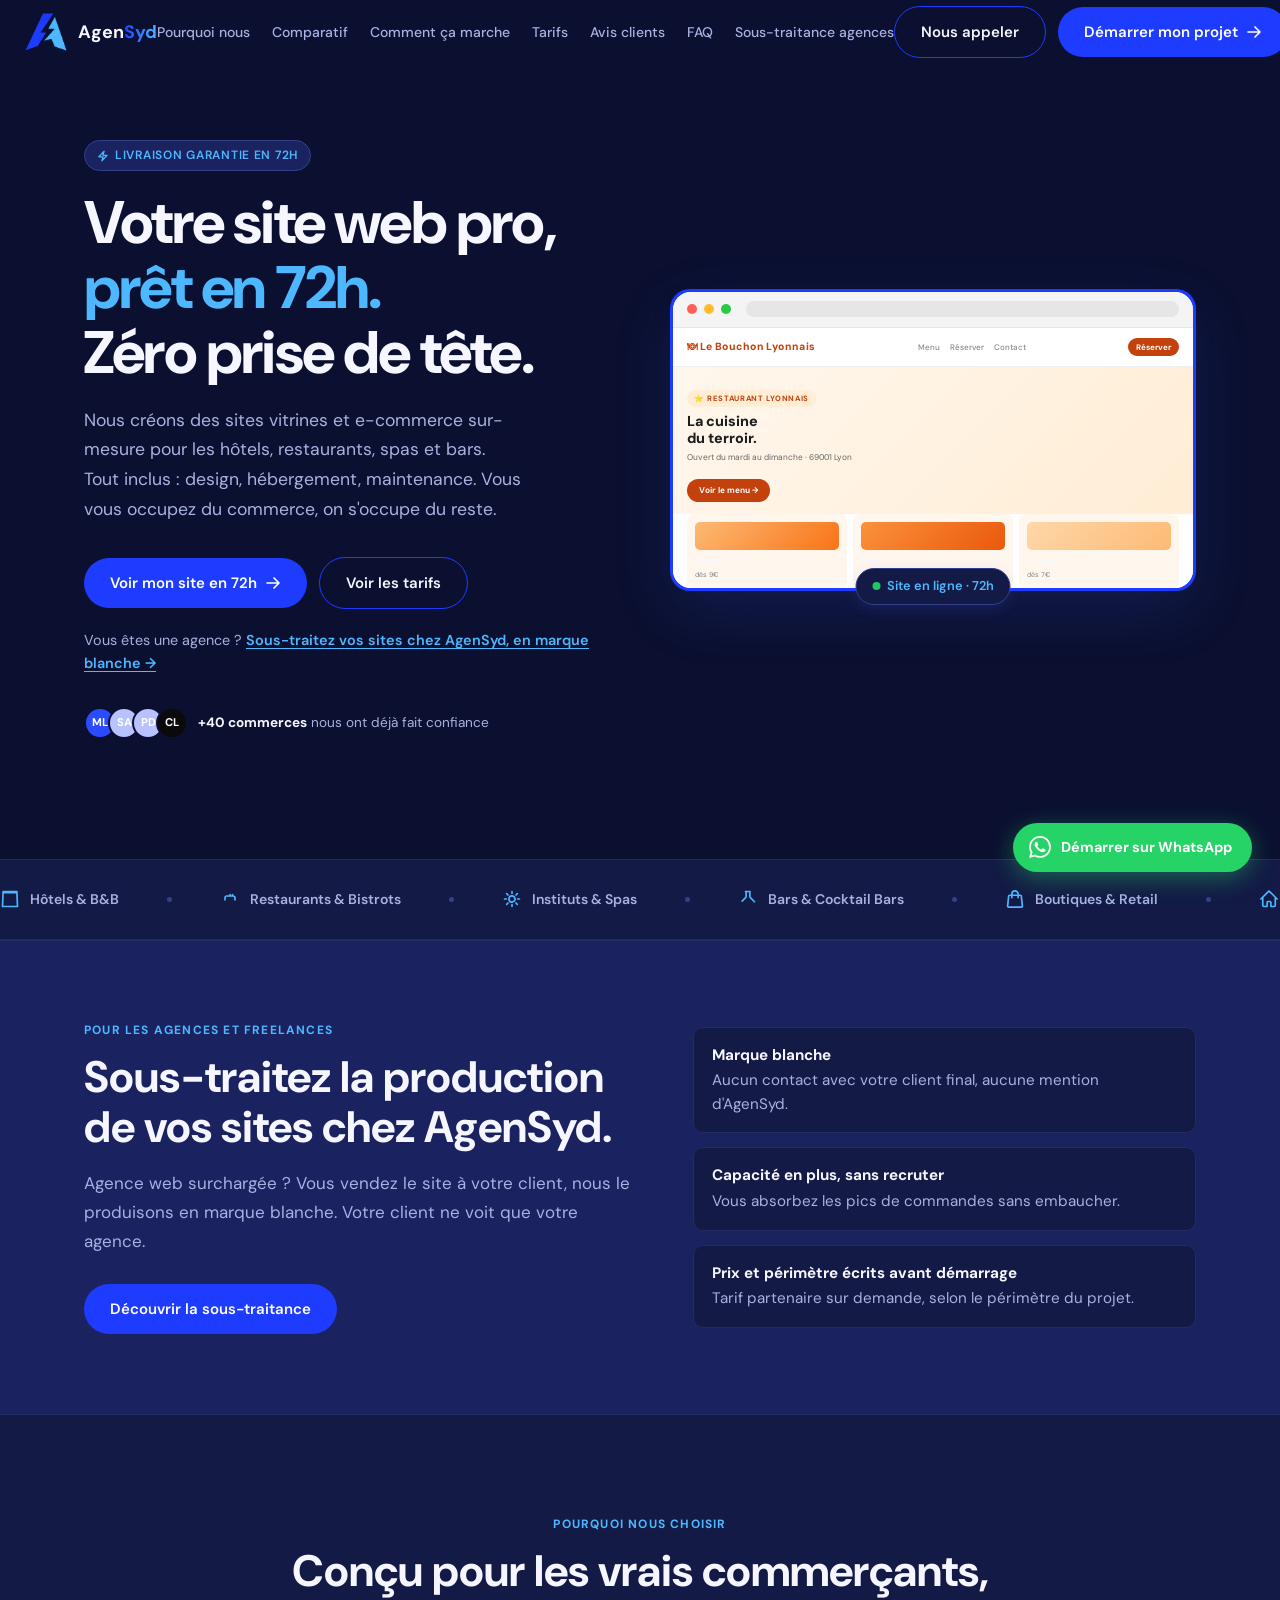
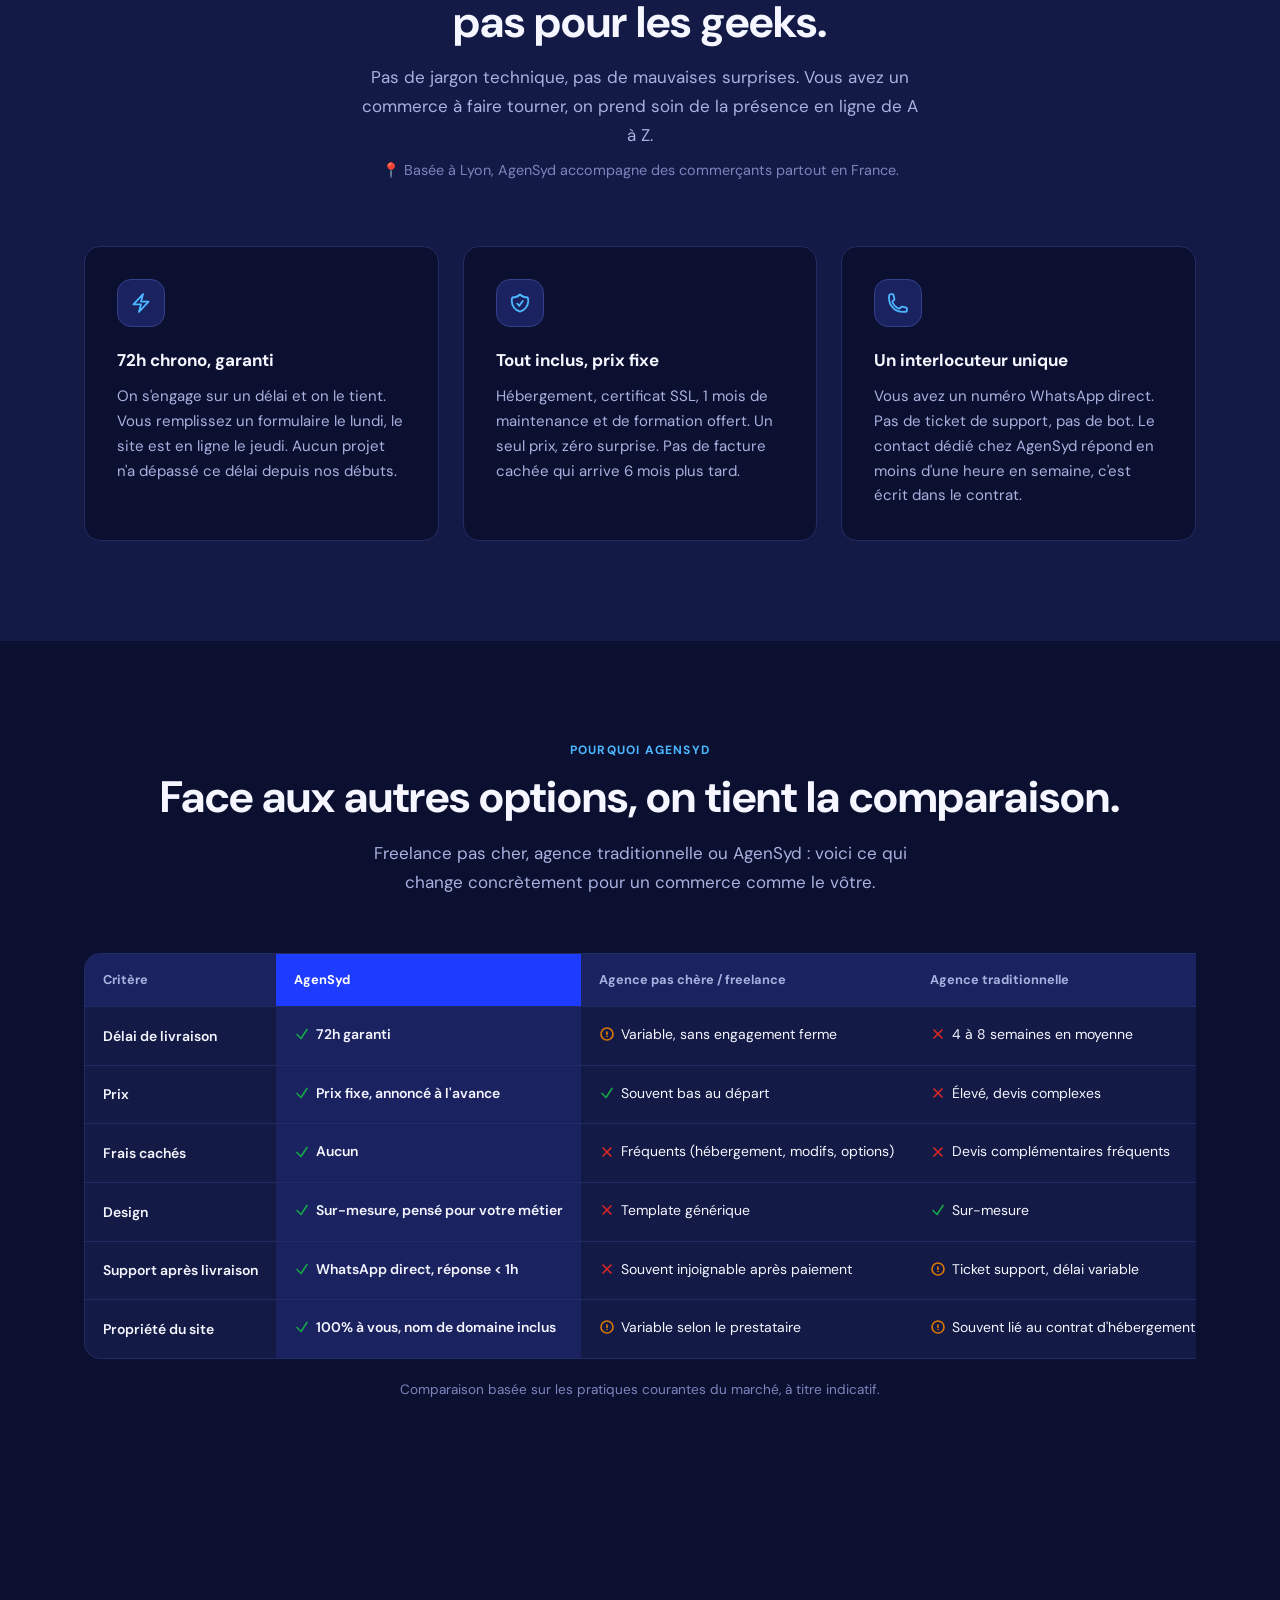
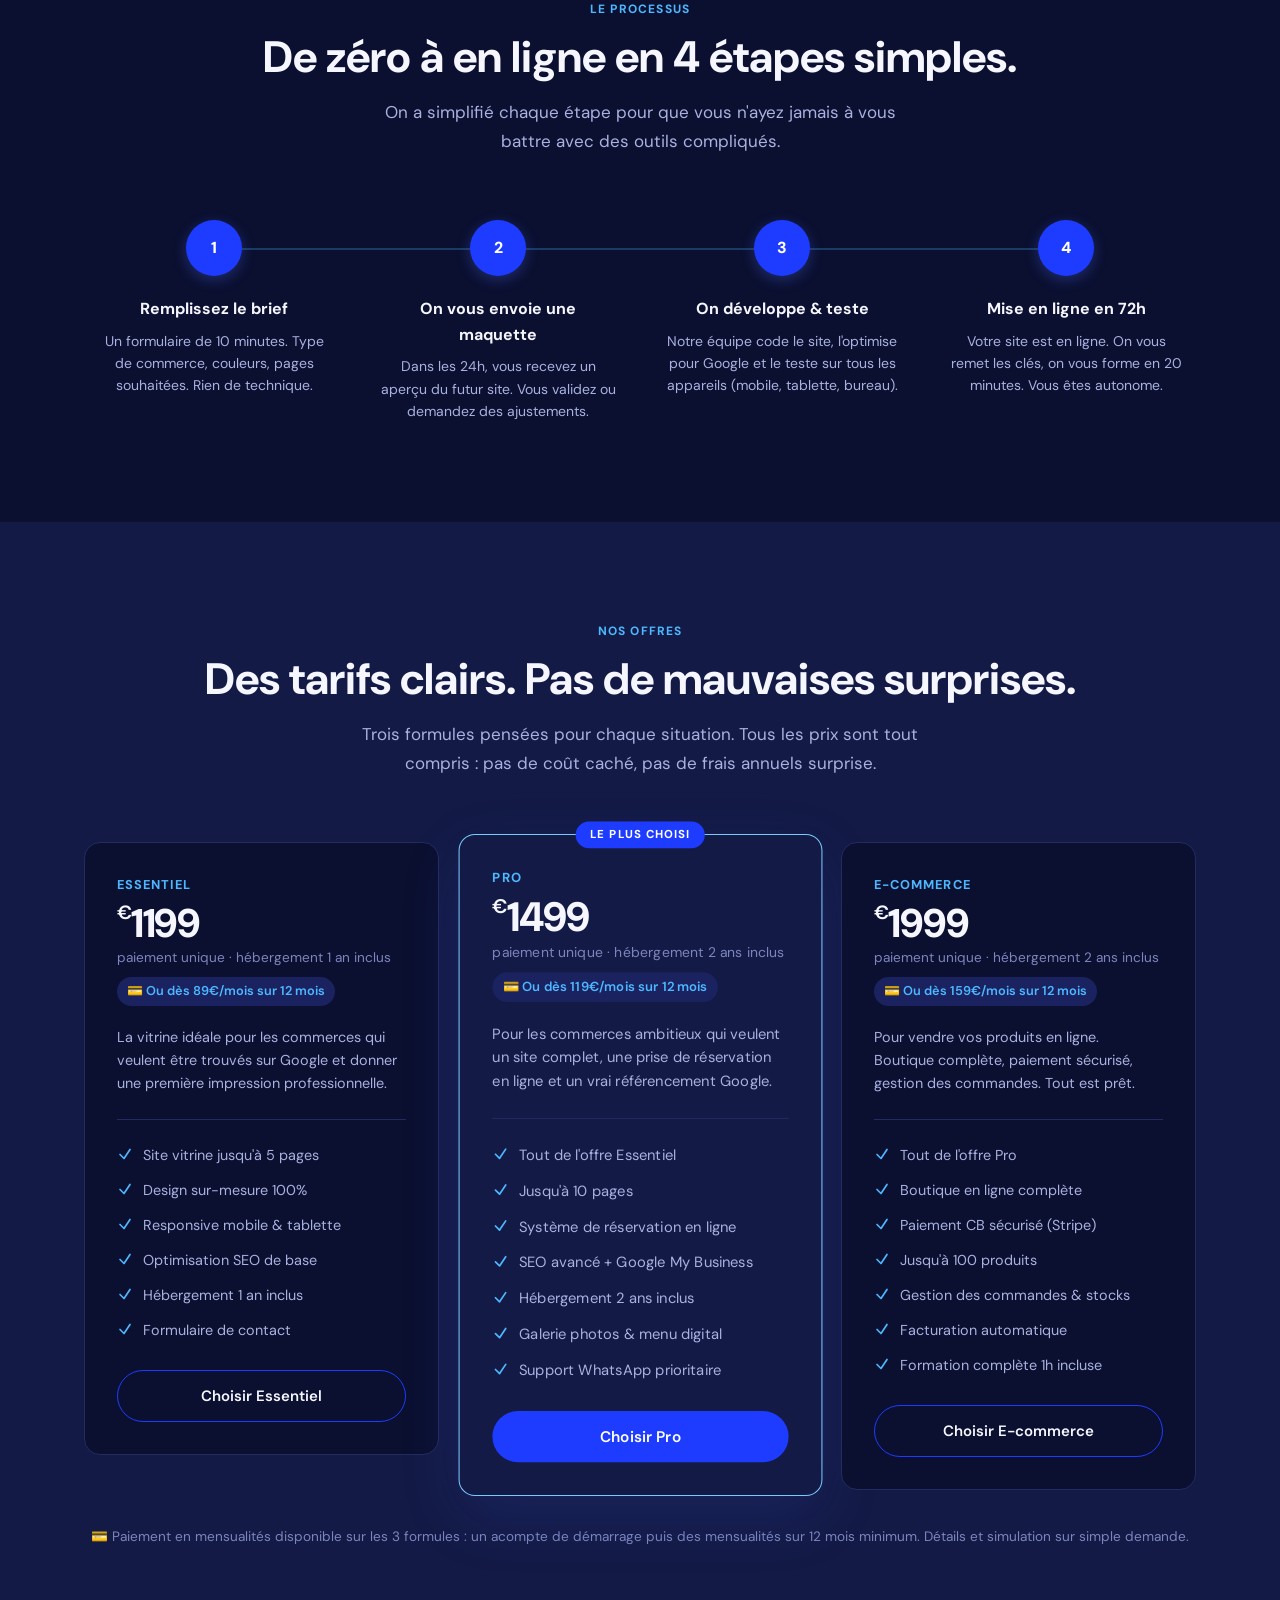
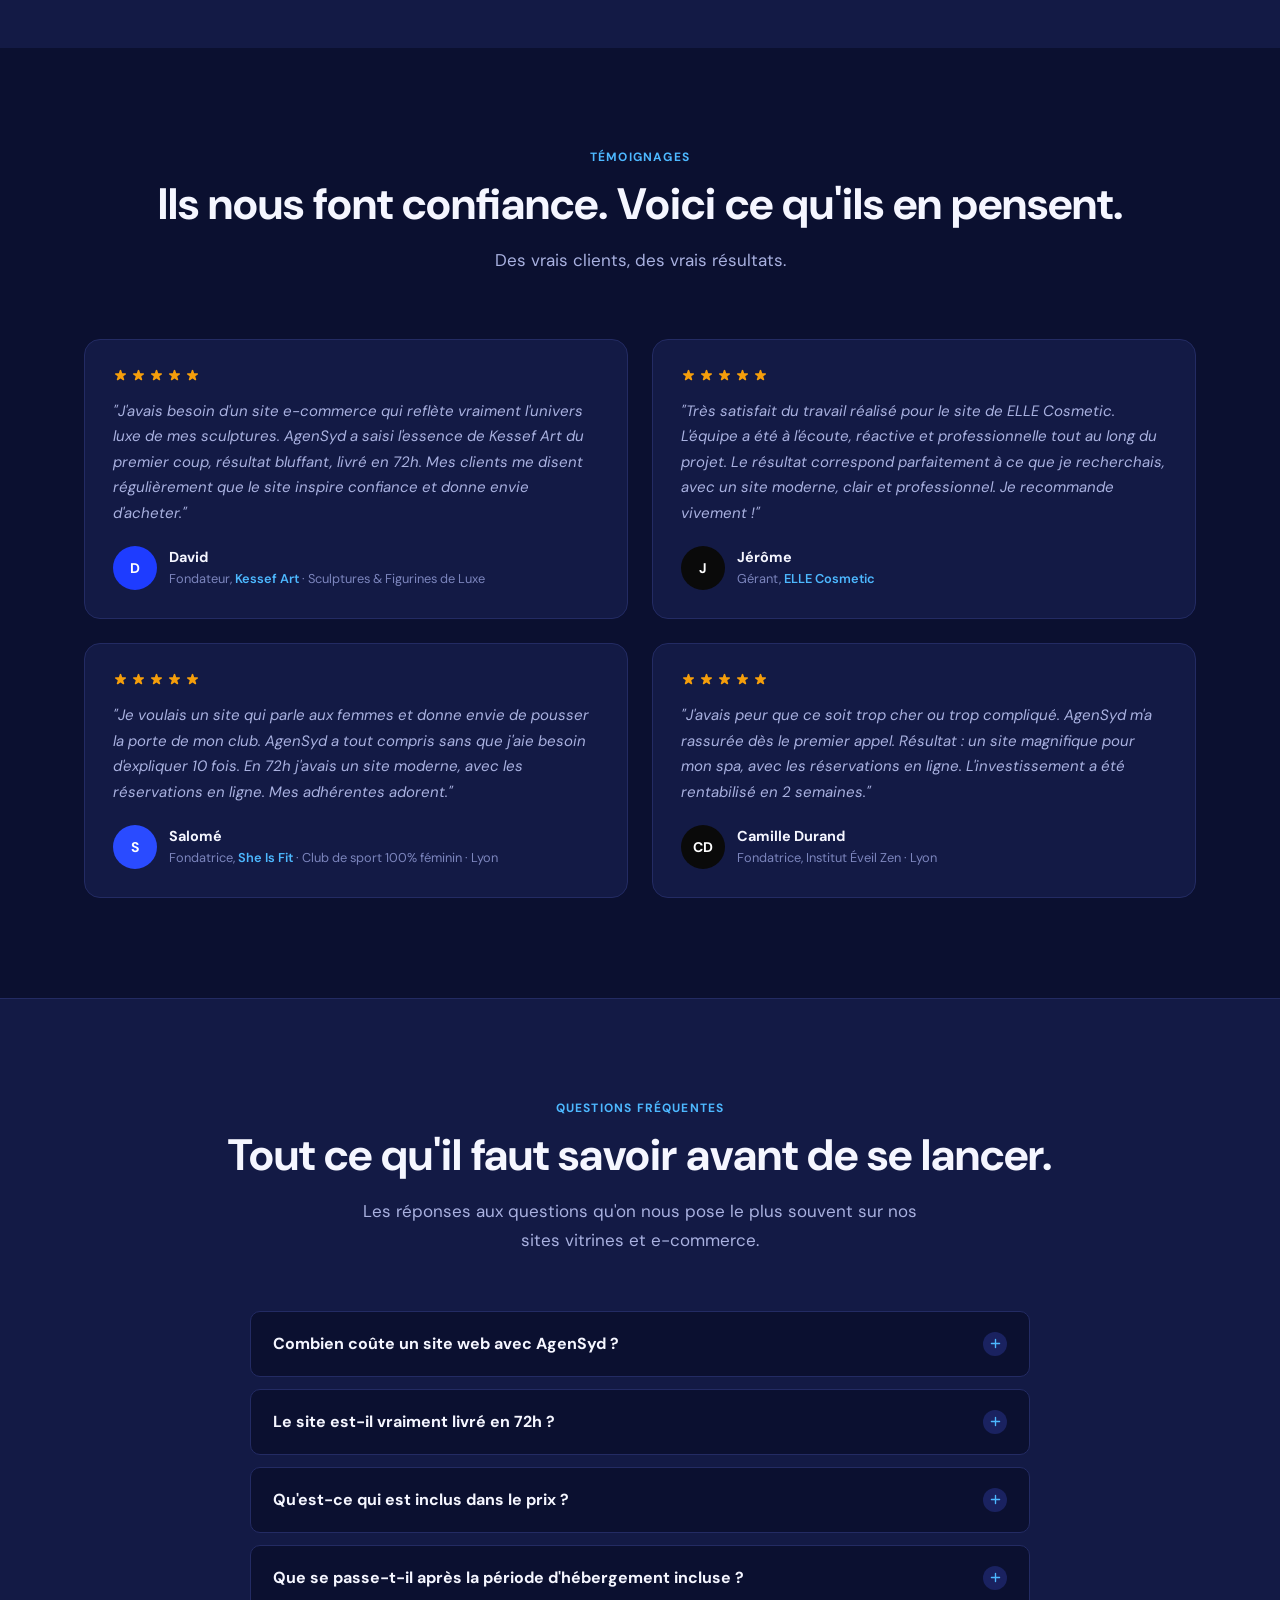
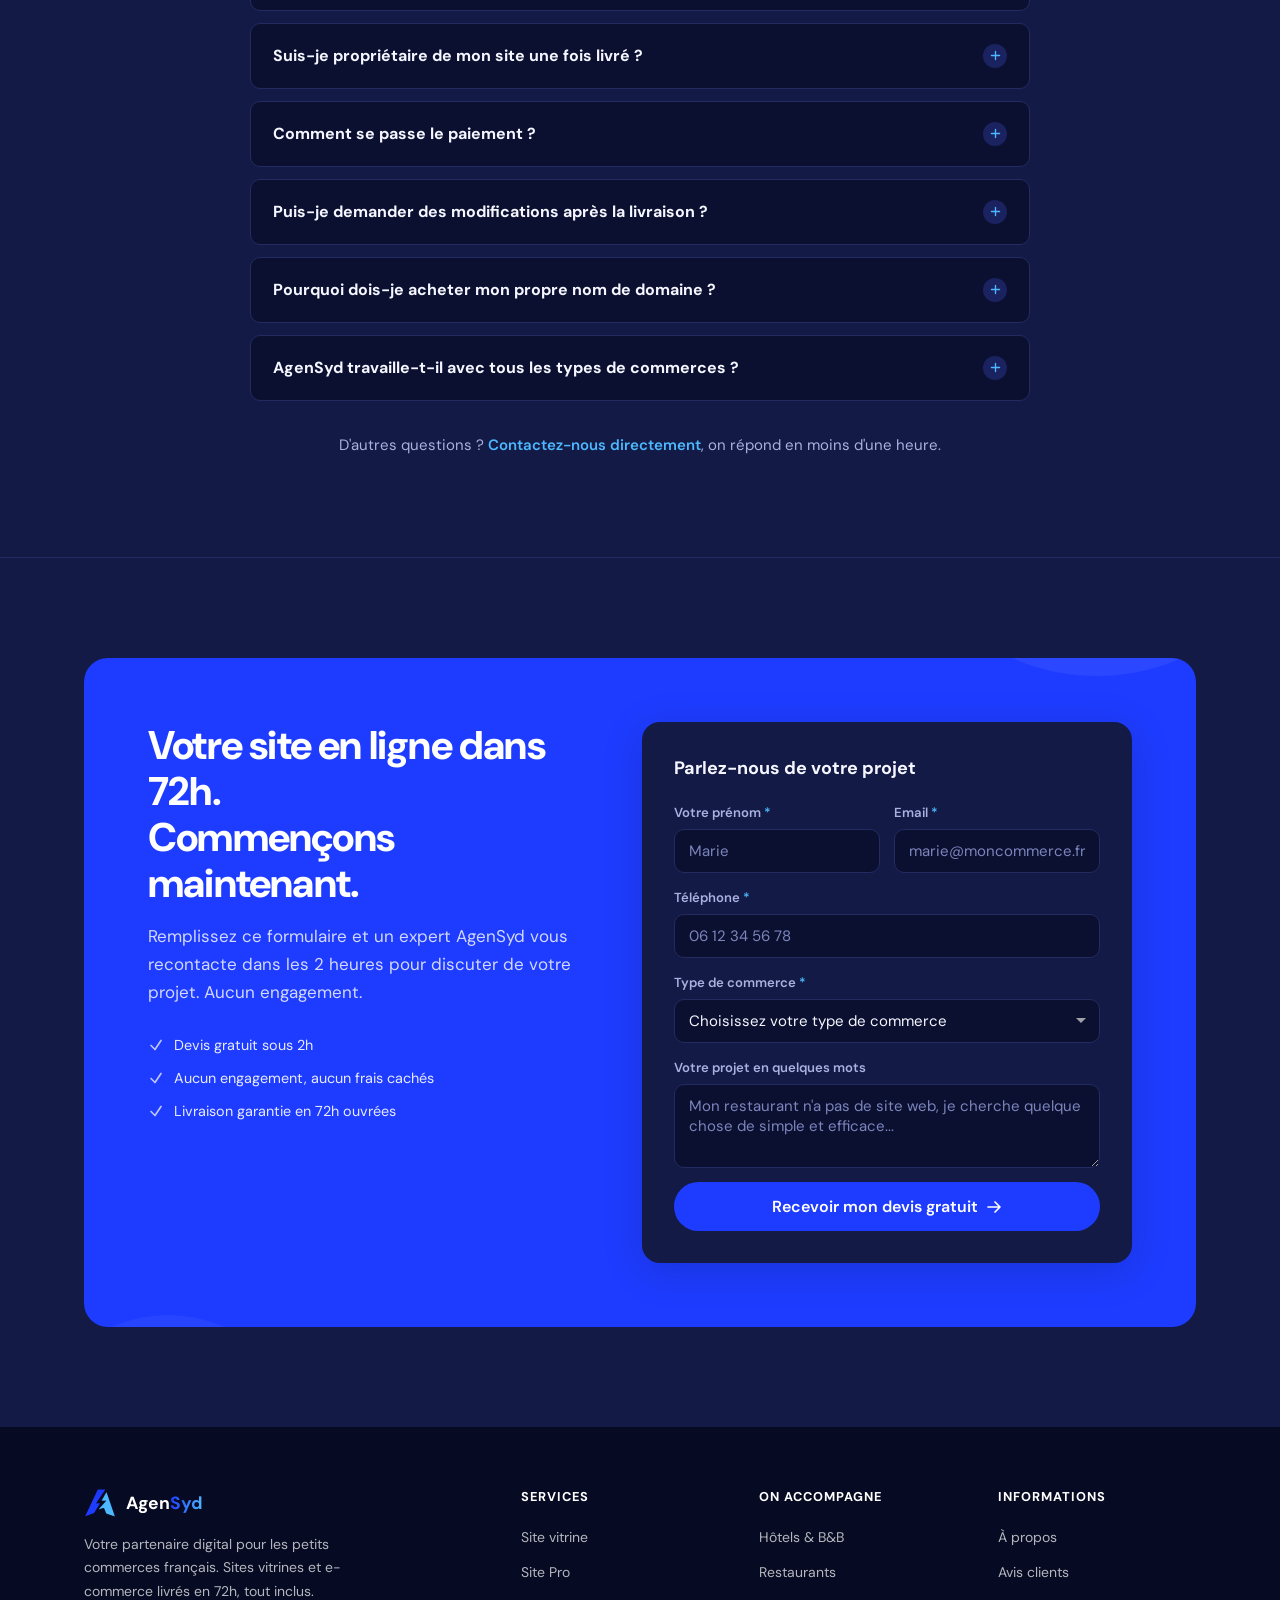
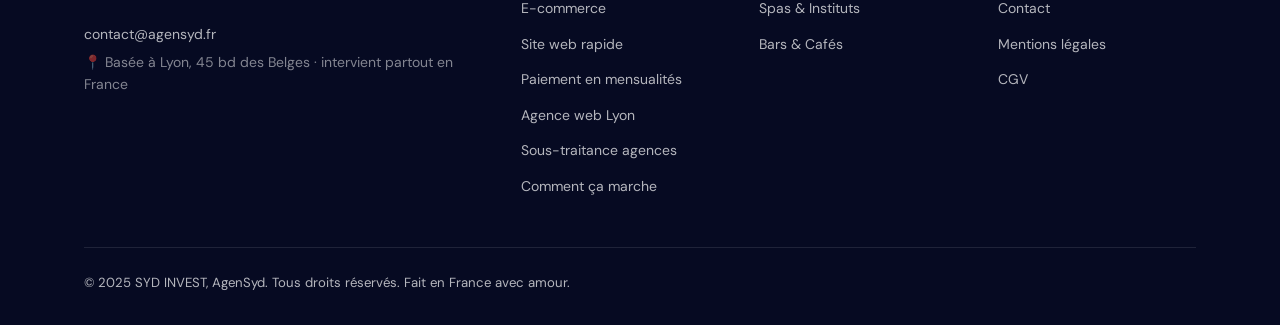
==== index.html @ ad27736f "GEO : bots IA dans robots.txt, schema Organization enrichi, tarifs et FAQ dans llms.txt Co-Authored-" ====
<!DOCTYPE html>
<html lang="fr">
<head>
<!-- Google Tag Manager -->
<script>(function(w,d,s,l,i){w[l]=w[l]||[];w[l].push({'gtm.start':
new Date().getTime(),event:'gtm.js'});var f=d.getElementsByTagName(s)[0],
j=d.createElement(s),dl=l!='dataLayer'?'&l='+l:'';j.async=true;j.src=
'https://www.googletagmanager.com/gtm.js?id='+i+dl;f.parentNode.insertBefore(j,f);
})(window,document,'script','dataLayer','GTM-NB92428T');</script>
<!-- End Google Tag Manager -->

  <meta charset="UTF-8" />
  <meta name="viewport" content="width=device-width, initial-scale=1.0" />
  <title>AgenSyd : Votre site web professionnel en 72h | Hôtels, Restaurants, Spas</title>
  <meta name="description" content="AgenSyd crée des sites vitrines et e-commerce pour les petits commerces français en 72h. Tout inclus : hébergement, maintenance, design. À partir de 1199€." />
  <meta name="keywords" content="agence web, site vitrine, site e-commerce, restaurant, hôtel, spa, bar, 72h, France" />
  <meta property="og:title" content="AgenSyd : Votre site web en 72h" />
  <meta property="og:description" content="Sites vitrines et e-commerce pour les petits commerces français. Livraison en 72h, tout inclus." />
  <meta property="og:type" content="website" />
  <meta property="og:url" content="https://www.agensyd.fr/" />
  <meta property="og:image" content="https://www.agensyd.fr/og-image.jpg" />
  <meta property="og:image:width" content="1200" />
  <meta property="og:image:height" content="630" />
  <meta name="twitter:card" content="summary_large_image" />
  <link rel="canonical" href="https://www.agensyd.fr/" />
  <link rel="icon" type="image/png" href="favicon.png" />
  <link rel="apple-touch-icon" href="apple-touch-icon.png" />
  <link rel="preconnect" href="https://fonts.googleapis.com" />
  <link rel="preconnect" href="https://fonts.gstatic.com" crossorigin />
  <link href="https://fonts.googleapis.com/css2?family=DM+Sans:ital,opsz,wght@0,9..40,300;0,9..40,400;0,9..40,500;0,9..40,600;0,9..40,700;1,9..40,400&family=Inter:wght@400;500;600&display=swap" rel="stylesheet" />
  <script type="application/ld+json">
  {
    "@context": "https://schema.org",
    "@graph": [
      {
        "@type": "Organization",
        "@id": "https://www.agensyd.fr/#organization",
        "name": "AgenSyd",
        "legalName": "SYD INVEST",
        "url": "https://www.agensyd.fr/",
        "logo": { "@type": "ImageObject", "url": "https://www.agensyd.fr/logo.png" },
        "email": "contact@agensyd.fr",
        "telephone": "+33698312855",
        "taxID": "FR69101059954",
        "vatID": "FR69101059954",
        "identifier": { "@type": "PropertyValue", "name": "SIRET", "value": "104 059 954 00012" },
        "address": {
          "@type": "PostalAddress",
          "streetAddress": "45 boulevard des Belges",
          "postalCode": "69006",
          "addressLocality": "Lyon",
          "addressCountry": "FR"
        },
        "areaServed": { "@type": "Country", "name": "France" },
        "description": "Agence web française à Lyon. Sites vitrines et e-commerce pour hôtels, restaurants et spas, livrés en 72h, prix fixe, hébergement et maintenance inclus. Sous-traitance en marque blanche pour agences.",
        "knowsAbout": ["Création de site web", "Site vitrine", "Site e-commerce", "Site pour restaurant", "Site pour hôtel", "Site pour spa", "Sous-traitance web en marque blanche", "SEO local"]
      },
      {
        "@type": "ProfessionalService",
        "@id": "https://www.agensyd.fr/#service-provider",
        "name": "AgenSyd",
        "image": "https://www.agensyd.fr/logo.png",
        "url": "https://www.agensyd.fr/",
        "telephone": "+33698312855",
        "email": "contact@agensyd.fr",
        "priceRange": "€€",
        "address": {
          "@type": "PostalAddress",
          "streetAddress": "45 boulevard des Belges",
          "postalCode": "69006",
          "addressLocality": "Lyon",
          "addressCountry": "FR"
        },
        "geo": {
          "@type": "GeoCoordinates",
          "latitude": 45.7719,
          "longitude": 4.8552
        },
        "areaServed": [
          { "@type": "City", "name": "Lyon" },
          { "@type": "Country", "name": "France" }
        ],
        "parentOrganization": { "@id": "https://www.agensyd.fr/#organization" },
        "hasOfferCatalog": {
          "@type": "OfferCatalog",
          "name": "Formules de création de site web",
          "itemListElement": [
            { "@type": "Offer", "itemOffered": { "@id": "https://www.agensyd.fr/#service-essentiel" } },
            { "@type": "Offer", "itemOffered": { "@id": "https://www.agensyd.fr/#service-pro" } },
            { "@type": "Offer", "itemOffered": { "@id": "https://www.agensyd.fr/#service-ecommerce" } }
          ]
        }
      },
      {
        "@type": "Service",
        "@id": "https://www.agensyd.fr/#service-essentiel",
        "name": "Formule Essentiel",
        "description": "Site vitrine sur-mesure jusqu'à 5 pages, responsive, SEO de base, hébergement 1 an inclus et formulaire de contact.",
        "provider": { "@id": "https://www.agensyd.fr/#organization" },
        "areaServed": { "@type": "Country", "name": "France" },
        "serviceType": "Création de site vitrine",
        "offers": {
          "@type": "Offer",
          "price": "1199",
          "priceCurrency": "EUR",
          "availability": "https://schema.org/InStock",
          "url": "https://www.agensyd.fr/#pricing"
        }
      },
      {
        "@type": "Service",
        "@id": "https://www.agensyd.fr/#service-pro",
        "name": "Formule Pro",
        "description": "Site vitrine complet jusqu'à 10 pages avec système de réservation en ligne, SEO avancé, galerie photos, hébergement 2 ans inclus et support WhatsApp prioritaire.",
        "provider": { "@id": "https://www.agensyd.fr/#organization" },
        "areaServed": { "@type": "Country", "name": "France" },
        "serviceType": "Création de site web professionnel avec réservation en ligne",
        "offers": {
          "@type": "Offer",
          "price": "1499",
          "priceCurrency": "EUR",
          "availability": "https://schema.org/InStock",
          "url": "https://www.agensyd.fr/#pricing"
        }
      },
      {
        "@type": "Service",
        "@id": "https://www.agensyd.fr/#service-ecommerce",
        "name": "Formule E-commerce",
        "description": "Boutique en ligne complète avec paiement CB sécurisé, jusqu'à 100 produits, gestion des commandes, hébergement 2 ans inclus et formation d'1h incluse.",
        "provider": { "@id": "https://www.agensyd.fr/#organization" },
        "areaServed": { "@type": "Country", "name": "France" },
        "serviceType": "Création de boutique e-commerce",
        "offers": {
          "@type": "Offer",
          "price": "1999",
          "priceCurrency": "EUR",
          "availability": "https://schema.org/InStock",
          "url": "https://www.agensyd.fr/#pricing"
        }
      },
      {
        "@type": "WebSite",
        "@id": "https://www.agensyd.fr/#website",
        "url": "https://www.agensyd.fr/",
        "name": "AgenSyd",
        "publisher": { "@id": "https://www.agensyd.fr/#organization" },
        "inLanguage": "fr-FR"
      },
      {
        "@type": "FAQPage",
        "@id": "https://www.agensyd.fr/#faq",
        "mainEntity": [
          {
            "@type": "Question",
            "name": "Combien coûte un site web avec AgenSyd ?",
            "acceptedAnswer": {
              "@type": "Answer",
              "text": "AgenSyd propose 3 formules à prix fixe, sans surprise : Essentiel à 1199€ (site vitrine jusqu'à 5 pages), Pro à 1499€ (avec réservation en ligne) et E-commerce à 1999€ (boutique en ligne complète). L'hébergement, le nom de domaine et la maintenance sont inclus dans chaque formule."
            }
          },
          {
            "@type": "Question",
            "name": "Le site est-il vraiment livré en 72h ?",
            "acceptedAnswer": {
              "@type": "Answer",
              "text": "Oui : une fois que le client a rempli le formulaire, envoyé ses contenus et acheté son nom de domaine, AgenSyd livre le site en 72 heures ouvrées. Le nom de domaine doit être acheté au plus vite car c'est la première étape technique indispensable au lancement."
            }
          },
          {
            "@type": "Question",
            "name": "Qu'est-ce qui est inclus dans le prix d'un site AgenSyd ?",
            "acceptedAnswer": {
              "@type": "Answer",
              "text": "Chaque formule AgenSyd inclut le design sur-mesure, l'hébergement (1 an pour Essentiel, 2 ans pour Pro et E-commerce), un certificat SSL, et 1 mois de maintenance offert après la livraison : accompagnement, ajustements et une formation. Aucun frais caché."
            }
          },
          {
            "@type": "Question",
            "name": "Que se passe-t-il après la période d'hébergement incluse ?",
            "acceptedAnswer": {
              "@type": "Answer",
              "text": "À la fin de la période d'hébergement incluse (1 ou 2 ans selon la formule), AgenSyd contacte le client pour proposer un renouvellement à un tarif transparent. Le site continue de fonctionner normalement, sans coupure automatique."
            }
          },
          {
            "@type": "Question",
            "name": "Le client est-il propriétaire de son site une fois livré ?",
            "acceptedAnswer": {
              "@type": "Answer",
              "text": "Oui. Une fois le solde payé, AgenSyd cède l'intégralité des droits sur le site créé : contenus, design et code appartiennent au client, qui n'est jamais lié contractuellement à AgenSyd après la livraison."
            }
          },
          {
            "@type": "Question",
            "name": "Comment se passe le paiement chez AgenSyd ?",
            "acceptedAnswer": {
              "@type": "Answer",
              "text": "AgenSyd propose deux modes de paiement. Le paiement comptant : le prix affiché est le prix final, par exemple 1499€ TTC pour le site Professionnel, réglé par virement bancaire à la livraison du site. Ou les mensualités sur 12 mois minimum : un acompte de démarrage (299€ Essentiel, 349€ Professionnel, 399€ E-commerce) est payé à la commande, puis 89€, 119€ ou 159€ par mois. Cet acompte garantit à AgenSyd le temps de la première mensualité, car le site est déployé dès l'acompte payé."
            }
          },
          {
            "@type": "Question",
            "name": "Peut-on demander des modifications après la livraison du site ?",
            "acceptedAnswer": {
              "@type": "Answer",
              "text": "Oui, gratuitement pendant le premier mois suivant la livraison. Au-delà de ce mois, AgenSyd propose un forfait maintenance à 59€/mois, sans engagement, pour continuer à faire évoluer le site."
            }
          },
          {
            "@type": "Question",
            "name": "Pourquoi le client doit-il acheter son propre nom de domaine ?",
            "acceptedAnswer": {
              "@type": "Answer",
              "text": "Pour deux raisons : cela garantit que le client est le seul propriétaire de son nom de domaine, même s'il arrête de travailler avec AgenSyd un jour, sans rien perdre. Et cet achat est un engagement concret qui montre que le client est vraiment prêt à lancer son site."
            }
          },
          {
            "@type": "Question",
            "name": "Avec quels types de commerces AgenSyd travaille-t-il ?",
            "acceptedAnswer": {
              "@type": "Answer",
              "text": "AgenSyd est spécialisé dans les sites web pour petits commerces : hôtels, restaurants, spas, bars et instituts. Chaque formule est adaptée à ces métiers (menu digital, réservation en ligne, galerie photos, référencement local)."
            }
          }
        ]
      }
    ]
  }
  </script>
  <style>
    /* ─── Reset & Base ─── */
    *, *::before, *::after { box-sizing: border-box; margin: 0; padding: 0; }
    :root {
      --electric: #1E3CFF;
      --brand: #4DB8FF;
      --brand-light: #7AC9FF;
      --brand-pale: #1A2260;
      --sky: #8FA0FF;
      --sky-light: #B3BFFF;
      --sky-pale: #1A2260;
      --gradient: #1E3CFF;
      --gradient-soft: #1A2260;
      --bg: #0B1030;
      --surface: #131A45;
      --surface-2: #1A2260;
      --border: #232B63;
      --border-strong: #34408A;
      --text: #F5F6FF;
      --text-2: #A9B1E0;
      --text-3: #7C85BD;
      --radius: 16px;
      --radius-sm: 10px;
      --shadow-sm: 0 1px 3px rgba(0,0,0,.06), 0 1px 2px rgba(0,0,0,.04);
      --shadow: 0 4px 16px rgba(77,107,255,.08), 0 2px 6px rgba(0,0,0,.04);
      --shadow-lg: 0 20px 60px rgba(77,107,255,.14), 0 8px 24px rgba(0,0,0,.06);
    }
    html { scroll-behavior: smooth; font-size: 16px; }
    body {
      font-family: 'DM Sans', 'Inter', system-ui, sans-serif;
      background: var(--bg);
      color: var(--text);
      line-height: 1.6;
      -webkit-font-smoothing: antialiased;
      overflow-x: hidden;
    }
    img { max-width: 100%; display: block; }
    a { text-decoration: none; color: inherit; }
    button, input, textarea, select { font-family: inherit; }

    /* ─── Scroll Animations ─── */
    .reveal {
      opacity: 0;
      transform: translateY(28px);
      transition: opacity .65s cubic-bezier(.22,1,.36,1), transform .65s cubic-bezier(.22,1,.36,1);
    }
    .reveal.visible { opacity: 1; transform: none; }
    .reveal-delay-1 { transition-delay: .1s; }
    .reveal-delay-2 { transition-delay: .2s; }
    .reveal-delay-3 { transition-delay: .3s; }
    .reveal-delay-4 { transition-delay: .4s; }
    @media (prefers-reduced-motion: reduce) {
      .reveal { opacity: 1; transform: none; transition: none; }
    }

    /* ─── Helpers ─── */
    .container { max-width: 1160px; margin: 0 auto; padding: 0 24px; }
    .badge {
      display: inline-flex; align-items: center; gap: 6px;
      background: var(--gradient-soft);
      border: 1px solid var(--border-strong);
      color: var(--brand);
      font-size: .75rem; font-weight: 600; letter-spacing: .06em; text-transform: uppercase;
      padding: 5px 12px; border-radius: 100px;
    }
    .badge svg { width: 12px; height: 12px; flex-shrink: 0; }
    .section-label {
      font-size: .75rem; font-weight: 700; letter-spacing: .1em; text-transform: uppercase;
      color: var(--brand); margin-bottom: 12px;
    }
    .section-title {
      font-size: clamp(1.75rem, 4vw, 2.75rem);
      font-weight: 700; line-height: 1.15; color: var(--text); margin-bottom: 16px;
    }
    .section-sub {
      font-size: 1.0625rem; color: var(--text-2); max-width: 560px; line-height: 1.7;
    }
    .btn {
      display: inline-flex; align-items: center; gap: 8px;
      padding: 13px 26px; border-radius: 100px; font-size: .9375rem; font-weight: 600;
      cursor: pointer; transition: all .2s cubic-bezier(.22,1,.36,1);
      border: none; white-space: nowrap;
    }
    .btn:focus-visible { outline: 2px solid var(--brand); outline-offset: 3px; }
    .btn-primary {
      background: var(--gradient); color: #fff;
      box-shadow: 0 4px 14px rgba(77,107,255,.35);
    }
    .btn-primary:hover { transform: translateY(-2px); box-shadow: 0 8px 24px rgba(77,107,255,.42); }
    .btn-primary:active { transform: translateY(0); }
    .btn-ghost {
      background: transparent; color: var(--text);
      border: 1.5px solid var(--border);
    }
    .btn-ghost:hover { border-color: var(--brand-light); color: var(--brand); background: var(--brand-pale); }
    .btn svg { width: 16px; height: 16px; flex-shrink: 0; }

    /* ─── Navbar ─── */
    #navbar {
      position: fixed; top: 0; left: 0; right: 0; z-index: 1000;
      transition: background .3s, box-shadow .3s;
    }
    #navbar.scrolled {
      background: rgba(255,255,255,.92);
      backdrop-filter: blur(20px) saturate(180%);
      -webkit-backdrop-filter: blur(20px) saturate(180%);
      box-shadow: 0 1px 0 var(--border);
    }
    #navbar .container { max-width: 1320px; }
    .nav-inner {
      display: flex; align-items: center;
      height: 64px;
    }
    .nav-logo { flex: 0 0 auto; }
    .nav-cta { flex: 0 0 auto; }
    .nav-logo {
      display: flex; align-items: center; gap: 10px; font-weight: 700; font-size: 1.125rem;
    }
    .logo-syd {
      background: var(--gradient);
      -webkit-background-clip: text; -webkit-text-fill-color: transparent;
      background-clip: text;
      display: inline;
    }
    .nav-logo-mark {
      width: 44px; height: 44px;
      display: flex; align-items: center; justify-content: center;
    }
    .nav-logo-mark img {
      width: 44px; height: 44px; object-fit: contain;
    }
    .nav-links {
      flex: 1;
      display: flex; align-items: center; justify-content: center; gap: 22px; list-style: none;
    }
    .nav-links a {
      font-size: .875rem; font-weight: 500; color: var(--text-2);
      white-space: nowrap;
      transition: color .15s;
    }
    .nav-links a:hover { color: var(--brand); }
    .nav-cta { display: flex; align-items: center; gap: 12px; }
    .nav-hamburger {
      display: none; flex-direction: column; gap: 5px; cursor: pointer;
      background: none; border: none; padding: 4px;
    }
    .nav-hamburger span {
      width: 22px; height: 2px; background: var(--text); border-radius: 2px;
      transition: all .25s;
      transform-origin: center;
    }
    .nav-hamburger[aria-expanded="true"] span:nth-child(1) { transform: translateY(7px) rotate(45deg); }
    .nav-hamburger[aria-expanded="true"] span:nth-child(2) { opacity: 0; }
    .nav-hamburger[aria-expanded="true"] span:nth-child(3) { transform: translateY(-7px) rotate(-45deg); }
    .mobile-menu {
      display: none; position: fixed; inset: 64px 0 0; background: #FFFFFF;
      padding: 24px; flex-direction: column; gap: 8px;
      border-top: 1px solid var(--border); z-index: 999; overflow-y: auto;
    }
    .mobile-menu.open { display: flex; }
    .mobile-menu a {
      padding: 12px 0; font-size: 1.0625rem; font-weight: 500; color: var(--text);
      border-bottom: 1px solid var(--border);
    }
    .mobile-menu .btn { margin-top: 12px; justify-content: center; }

    /* ─── Hero ─── */
    #hero {
      padding: 140px 0 80px;
      background: transparent;
      overflow: hidden;
    }
    .hero-content {
      display: grid; grid-template-columns: 1fr 1fr;
      gap: 60px; align-items: center;
    }
    .hero-title {
      font-size: clamp(2.2rem, 5.5vw, 3.75rem);
      font-weight: 800; line-height: 1.08; letter-spacing: -.03em;
      color: var(--text); margin-bottom: 20px;
    }
    .hero-title .highlight {
      background: var(--gradient);
      -webkit-background-clip: text; -webkit-text-fill-color: transparent;
      background-clip: text;
    }
    .hero-sub {
      font-size: 1.1rem; color: var(--text-2); line-height: 1.7;
      margin-bottom: 32px; max-width: 440px;
    }
    .hero-actions { display: flex; flex-wrap: wrap; gap: 12px; align-items: center; }

    /* ─── WhatsApp Floating Button ─── */
    .whatsapp-float {
      position: fixed; bottom: 28px; right: 28px; z-index: 999;
      display: flex; align-items: center; gap: 10px;
      background: #25D366; color: #fff;
      padding: 13px 20px 13px 16px;
      border-radius: 100px;
      box-shadow: 0 6px 24px rgba(37,211,102,.4);
      font-size: .9rem; font-weight: 700;
      text-decoration: none;
      transition: transform .2s cubic-bezier(.22,1,.36,1), box-shadow .2s;
      animation: wa-bounce 3s ease-in-out infinite;
    }
    .whatsapp-float:hover {
      transform: translateY(-3px) scale(1.03);
      box-shadow: 0 10px 32px rgba(37,211,102,.5);
      text-decoration: none; color: #fff;
    }
    .whatsapp-float svg { width: 22px; height: 22px; flex-shrink: 0; }
    @keyframes wa-bounce {
      0%, 100% { transform: translateY(0); }
      50% { transform: translateY(-5px); }
    }
    .whatsapp-float .wa-label { white-space: nowrap; }
    @media (max-width: 480px) {
      .whatsapp-float { bottom: 20px; right: 16px; padding: 12px 16px 12px 14px; font-size: .82rem; }
      .whatsapp-float .wa-label { display: none; }
      .whatsapp-float { padding: 14px; border-radius: 50%; }
    }
    .hero-social-proof {
      display: flex; align-items: center; gap: 10px; margin-top: 32px;
    }
    .hero-avatars { display: flex; }
    .hero-avatars span {
      width: 32px; height: 32px; border-radius: 50%; border: 2.5px solid #fff;
      display: flex; align-items: center; justify-content: center;
      font-size: .7rem; font-weight: 700; color: #fff; margin-left: -8px;
      flex-shrink: 0;
    }
    .hero-avatars span:first-child { margin-left: 0; }
    .hero-proof-text { font-size: .85rem; color: var(--text-2); }
    .hero-proof-text strong { color: var(--text); }
    .hero-visual { position: relative; }
    .mockup-wrapper {
      position: relative; border-radius: 20px;
      background: var(--gradient);
      padding: 3px;
      box-shadow: var(--shadow-lg);
      animation: float 5s ease-in-out infinite;
    }
    @keyframes float {
      0%, 100% { transform: translateY(0); }
      50% { transform: translateY(-12px); }
    }
    .mockup-inner {
      background: #fff; border-radius: 18px; overflow: hidden;
    }
    .mockup-bar {
      background: #F4F4F5; height: 36px; display: flex; align-items: center;
      padding: 0 14px; gap: 7px; border-bottom: 1px solid #E6E6E6;
      flex-shrink: 0;
    }
    .mockup-dot { width: 10px; height: 10px; border-radius: 50%; }
    /* ── Mockup viewport ── */
    .mockup-viewport {
      position: relative; overflow: hidden;
      height: 260px; background: #fff;
    }
    /* 3 slides stacked, fade in/out */
    .mslide {
      position: absolute; inset: 0;
      opacity: 0; transition: opacity .8s ease;
    }
    .mslide.active { opacity: 1; }
    /* ── Slide shared layout ── */
    .ms-nav {
      display: flex; align-items: center; justify-content: space-between;
      padding: 10px 14px; border-bottom: 1px solid #f0f0f0;
    }
    .ms-logo { font-size: .65rem; font-weight: 800; letter-spacing: .04em; }
    .ms-nav-links { display: flex; gap: 10px; }
    .ms-nav-links span { font-size: .5rem; color: #888; font-weight: 500; }
    .ms-cta-sm {
      font-size: .5rem; font-weight: 700; color: #fff;
      padding: 3px 8px; border-radius: 20px;
    }
    .ms-hero {
      padding: 16px 14px 12px;
      position: relative;
    }
    .ms-tag {
      display: inline-block; font-size: .48rem; font-weight: 700;
      letter-spacing: .08em; text-transform: uppercase;
      padding: 2px 7px; border-radius: 20px; margin-bottom: 6px;
    }
    .ms-title { font-size: .9rem; font-weight: 800; line-height: 1.2; margin-bottom: 5px; }
    .ms-sub { font-size: .52rem; color: #666; line-height: 1.5; margin-bottom: 10px; }
    .ms-btn {
      display: inline-block; font-size: .52rem; font-weight: 700; color: #fff;
      padding: 5px 12px; border-radius: 20px;
    }
    .ms-cards {
      display: grid; grid-template-columns: 1fr 1fr 1fr;
      gap: 6px; padding: 0 14px 14px;
    }
    .ms-card {
      border-radius: 8px; padding: 8px;
      font-size: .48rem; font-weight: 600;
    }
    .ms-card-img { height: 28px; border-radius: 5px; margin-bottom: 5px; }
    .ms-card-label { font-size: .44rem; color: #888; margin-top: 2px; font-weight: 400; }
    .mockup-badge-floating {
      position: absolute; bottom: -14px; left: 50%; transform: translateX(-50%);
      background: #fff; border: 1.5px solid var(--border-strong);
      border-radius: 100px; padding: 7px 16px;
      display: flex; align-items: center; gap: 6px;
      font-size: .8rem; font-weight: 600; color: var(--brand);
      box-shadow: 0 4px 14px rgba(77,107,255,.15);
      white-space: nowrap;
    }
    .pulse {
      width: 8px; height: 8px; border-radius: 50%; background: #22C55E;
      animation: pulse 2s ease-in-out infinite;
    }
    @keyframes pulse {
      0%, 100% { opacity: 1; transform: scale(1); }
      50% { opacity: .6; transform: scale(1.3); }
    }

    /* ─── Social Proof Band ─── */
    #social-proof {
      border-top: 1px solid var(--border); border-bottom: 1px solid var(--border);
      padding: 28px 0; background: var(--surface); overflow: hidden;
      margin-top: 40px;
    }
    .proof-track-wrapper { overflow: hidden; }
    .proof-track {
      display: flex; gap: 48px; align-items: center;
      animation: scroll-track 22s linear infinite;
      width: max-content;
    }
    @keyframes scroll-track {
      from { transform: translateX(0); }
      to { transform: translateX(-50%); }
    }
    .proof-track:hover { animation-play-state: paused; }
    .proof-item {
      display: flex; align-items: center; gap: 10px;
      font-size: .875rem; font-weight: 600; color: var(--text-2);
      white-space: nowrap; flex-shrink: 0;
    }
    .proof-item svg { width: 20px; height: 20px; color: var(--brand); flex-shrink: 0; }
    .proof-sep {
      width: 5px; height: 5px; border-radius: 50%;
      background: var(--border-strong); flex-shrink: 0;
    }

    /* ─── Comparison Table ─── */
    #comparison { padding: 100px 0; background: var(--bg); }
    .comp-header { text-align: center; margin-bottom: 56px; }
    .comp-header .section-sub { margin: 0 auto; }
    .comp-table-wrap { overflow-x: auto; -webkit-overflow-scrolling: touch; }
    .comp-table {
      width: 100%; min-width: 680px; border-collapse: separate; border-spacing: 0;
      background: var(--surface); border-radius: var(--radius); overflow: hidden;
      border: 1px solid var(--border);
    }
    .comp-table th, .comp-table td {
      padding: 16px 18px; text-align: left; font-size: .875rem;
      border-bottom: 1px solid var(--border);
    }
    .comp-table thead th {
      font-size: .8rem; font-weight: 700; color: var(--text-2);
      background: var(--surface-2); white-space: nowrap;
    }
    .comp-table thead th.comp-us {
      background: var(--gradient); color: #fff; position: relative;
    }
    .comp-table tbody th {
      font-weight: 600; color: var(--text); white-space: nowrap;
    }
    .comp-table tbody tr:last-child th, .comp-table tbody tr:last-child td { border-bottom: none; }
    .comp-table td.comp-us { background: var(--surface-2); font-weight: 600; }
    .comp-yes, .comp-no, .comp-mid { display: inline-flex; align-items: center; gap: 6px; white-space: nowrap; }
    .comp-yes svg { width: 16px; height: 16px; color: #16A34A; flex-shrink: 0; }
    .comp-no svg { width: 16px; height: 16px; color: #DC2626; flex-shrink: 0; }
    .comp-mid svg { width: 16px; height: 16px; color: #D97706; flex-shrink: 0; }
    .comp-note { text-align: center; font-size: .85rem; color: var(--text-3); margin-top: 20px; }

    /* ─── Why Section ─── */
    #why {
      padding: 100px 0;
      background: var(--surface);
    }
    .why-header { text-align: center; margin-bottom: 64px; }
    .why-header .section-sub { margin: 0 auto; }
    .why-grid {
      display: grid; grid-template-columns: repeat(3, 1fr); gap: 24px;
    }
    .why-card {
      background: var(--bg); border: 1px solid var(--border);
      border-radius: var(--radius); padding: 32px;
      transition: border-color .25s, box-shadow .25s, transform .25s;
    }
    .why-card:hover {
      border-color: var(--border-strong);
      box-shadow: var(--shadow);
      transform: translateY(-3px);
    }
    .why-icon {
      width: 48px; height: 48px; border-radius: 14px;
      background: var(--gradient-soft); border: 1px solid var(--border-strong);
      display: flex; align-items: center; justify-content: center;
      margin-bottom: 20px;
    }
    .why-icon svg { width: 22px; height: 22px; color: var(--brand); }
    .why-title { font-size: 1.0625rem; font-weight: 700; margin-bottom: 10px; }
    .why-desc { font-size: .9375rem; color: var(--text-2); line-height: 1.65; }

    /* ─── How It Works ─── */
    #how {
      padding: 100px 0;
      background: var(--bg);
    }
    .how-header { text-align: center; margin-bottom: 64px; }
    .how-header .section-sub { margin: 0 auto; }
    .how-steps {
      display: grid; grid-template-columns: repeat(4, 1fr);
      gap: 24px; position: relative;
    }
    .how-steps::before {
      content: '';
      position: absolute; top: 28px; left: calc(12.5% + 12px); right: calc(12.5% + 12px);
      height: 2px;
      background: var(--brand);
      opacity: .25;
    }
    .how-step { text-align: center; padding: 0 12px; position: relative; }
    .how-step-num {
      width: 56px; height: 56px; border-radius: 50%;
      background: var(--gradient);
      color: #fff; font-size: 1rem; font-weight: 800;
      display: flex; align-items: center; justify-content: center;
      margin: 0 auto 20px;
      position: relative; z-index: 1;
      box-shadow: 0 4px 14px rgba(77,107,255,.3);
    }
    .how-step-title { font-size: 1rem; font-weight: 700; margin-bottom: 8px; }
    .how-step-desc { font-size: .875rem; color: var(--text-2); line-height: 1.6; }

    /* ─── Pricing ─── */
    #pricing {
      padding: 100px 0;
      background: var(--surface);
    }
    .pricing-header { text-align: center; margin-bottom: 64px; }
    .pricing-header .section-sub { margin: 0 auto; }
    .pricing-grid {
      display: grid; grid-template-columns: repeat(3, 1fr); gap: 24px;
      align-items: start;
    }
    .pricing-card {
      background: var(--bg); border: 1.5px solid var(--border);
      border-radius: var(--radius); padding: 32px; position: relative;
      transition: border-color .25s, box-shadow .25s, transform .25s;
    }
    .pricing-card:hover { transform: translateY(-4px); box-shadow: var(--shadow-lg); }
    .pricing-card.featured {
      border-color: var(--brand-light);
      background: #fff;
      box-shadow: var(--shadow-lg);
      transform: scale(1.025);
    }
    .pricing-card.featured:hover { transform: scale(1.025) translateY(-4px); }
    .pricing-featured-badge {
      position: absolute; top: -13px; left: 50%; transform: translateX(-50%);
      background: var(--gradient); color: #fff;
      font-size: .7rem; font-weight: 700; letter-spacing: .08em; text-transform: uppercase;
      padding: 4px 14px; border-radius: 100px; white-space: nowrap;
    }
    .pricing-plan { font-size: .8rem; font-weight: 700; letter-spacing: .08em; text-transform: uppercase; color: var(--brand); margin-bottom: 8px; }
    .pricing-price {
      font-size: 2.5rem; font-weight: 800; line-height: 1; margin-bottom: 4px;
      letter-spacing: -.03em; color: var(--text);
    }
    .pricing-price sup { font-size: 1.2rem; vertical-align: top; margin-top: 6px; font-weight: 600; }
    .pricing-billing { font-size: .85rem; color: var(--text-3); margin-bottom: 8px; }
    .pricing-monthly {
      display: inline-flex; align-items: center; gap: 5px;
      font-size: .8rem; color: var(--brand); font-weight: 600;
      background: var(--brand-pale); border-radius: 100px;
      padding: 4px 10px; margin-bottom: 20px;
    }
    .pricing-desc { font-size: .9rem; color: var(--text-2); margin-bottom: 24px; line-height: 1.6; }
    .pricing-note { text-align: center; font-size: .85rem; color: var(--text-3); margin-top: 36px; }
    .pricing-divider { height: 1px; background: var(--border); margin-bottom: 24px; }
    .pricing-features { list-style: none; display: flex; flex-direction: column; gap: 12px; margin-bottom: 28px; }
    .pricing-features li {
      display: flex; align-items: flex-start; gap: 10px;
      font-size: .9rem; color: var(--text-2);
    }
    .pricing-features li svg { width: 16px; height: 16px; color: var(--brand); flex-shrink: 0; margin-top: 2px; }
    .pricing-btn { width: 100%; justify-content: center; }

    /* ─── Agency band ─── */
    .hero-agency-link { margin-top: 20px; font-size: .9rem; color: var(--text-2); }
    .hero-agency-link a { color: var(--brand); font-weight: 600; text-decoration: underline; text-underline-offset: 3px; }
    #agencies { padding: 80px 0; background: var(--surface-2); border-top: 1px solid var(--border); border-bottom: 1px solid var(--border); }
    .agency-inner { display: grid; grid-template-columns: 1.1fr 1fr; gap: 56px; align-items: center; }
    .agency-inner .section-title { text-align: left; margin-bottom: 16px; }
    .agency-inner .section-sub { margin: 0 0 28px; }
    .agency-points { list-style: none; display: flex; flex-direction: column; gap: 14px; }
    .agency-points li { background: var(--surface); border: 1px solid var(--border); border-radius: var(--radius-sm); padding: 16px 18px; font-size: .95rem; color: var(--text-2); line-height: 1.55; }
    .agency-points strong { display: block; color: var(--text); margin-bottom: 2px; }
    @media (max-width: 860px) { .agency-inner { grid-template-columns: 1fr; gap: 32px; } }
    /* ─── Testimonials ─── */
    #testimonials {
      padding: 100px 0;
      background: var(--bg);
    }
    .testi-header { text-align: center; margin-bottom: 64px; }
    .testi-header .section-sub { margin: 0 auto; }
    .testi-grid { display: grid; grid-template-columns: repeat(2, 1fr); gap: 24px; }
    .testi-card {
      background: var(--surface); border: 1px solid var(--border);
      border-radius: var(--radius); padding: 28px;
      transition: box-shadow .25s, transform .25s;
    }
    .testi-card:hover { box-shadow: var(--shadow); transform: translateY(-3px); }
    .testi-stars { display: flex; gap: 3px; margin-bottom: 16px; }
    .testi-stars svg { width: 15px; height: 15px; color: #F59E0B; }
    .testi-quote {
      font-size: .9375rem; color: var(--text-2); line-height: 1.7;
      margin-bottom: 20px; font-style: italic;
    }
    .testi-author { display: flex; align-items: center; gap: 12px; }
    .testi-avatar {
      width: 44px; height: 44px; border-radius: 50%;
      background: var(--gradient);
      display: flex; align-items: center; justify-content: center;
      color: #fff; font-size: .875rem; font-weight: 700; flex-shrink: 0;
    }
    .testi-name { font-size: .9rem; font-weight: 700; }
    .testi-role { font-size: .8rem; color: var(--text-3); }

    /* ─── FAQ ─── */
    #faq { padding: 100px 0; background: var(--surface); border-top: 1px solid var(--border); border-bottom: 1px solid var(--border); }
    .faq-header { text-align: center; margin-bottom: 56px; }
    .faq-header .section-sub { margin: 0 auto; }
    .faq-list { max-width: 780px; margin: 0 auto; display: flex; flex-direction: column; gap: 12px; }
    .faq-item { border: 1px solid var(--border); border-radius: var(--radius-sm); background: var(--bg); overflow: hidden; }
    .faq-q {
      width: 100%; display: flex; align-items: center; justify-content: space-between; gap: 16px;
      padding: 20px 22px; background: none; border: none; cursor: pointer; text-align: left;
      font-family: inherit; font-size: 1rem; font-weight: 700; color: var(--text);
    }
    .faq-q:focus-visible { outline: 2px solid var(--brand); outline-offset: -2px; }
    .faq-q .faq-icon {
      flex-shrink: 0; width: 24px; height: 24px; border-radius: 50%;
      background: var(--gradient-soft); color: var(--brand);
      display: flex; align-items: center; justify-content: center;
      transition: transform .25s cubic-bezier(.22,1,.36,1);
    }
    .faq-q .faq-icon svg { width: 13px; height: 13px; }
    .faq-item.open .faq-q .faq-icon { transform: rotate(45deg); }
    .faq-a {
      max-height: 0; overflow: hidden; transition: max-height .3s cubic-bezier(.22,1,.36,1);
    }
    .faq-a p {
      padding: 0 22px 20px; font-size: .9375rem; color: var(--text-2); line-height: 1.7;
    }
    .faq-more { text-align: center; margin-top: 32px; font-size: .9375rem; color: var(--text-2); }
    .faq-more a { color: var(--brand); font-weight: 600; }
    .faq-more a:hover { text-decoration: underline; }

    /* ─── CTA Final ─── */
    #contact {
      padding: 100px 0;
      background: var(--surface);
    }
    .cta-wrapper {
      background: var(--gradient);
      border-radius: 24px; padding: 64px;
      position: relative; overflow: hidden;
    }
    .cta-wrapper::before {
      content: '';
      position: absolute; top: -60%; right: -10%;
      width: 420px; height: 420px; border-radius: 50%;
      background: rgba(255,255,255,.06);
    }
    .cta-wrapper::after {
      content: '';
      position: absolute; bottom: -40%; left: -5%;
      width: 280px; height: 280px; border-radius: 50%;
      background: rgba(255,255,255,.04);
    }
    .cta-inner {
      display: grid; grid-template-columns: 1fr 1fr;
      gap: 60px; align-items: start; position: relative; z-index: 1;
    }
    .cta-text-col h2 {
      font-size: clamp(1.75rem, 3.5vw, 2.5rem); font-weight: 800;
      line-height: 1.15; color: #fff; margin-bottom: 16px; letter-spacing: -.02em;
    }
    .cta-text-col p { font-size: 1.0625rem; color: rgba(255,255,255,.8); line-height: 1.65; margin-bottom: 28px; }
    .cta-perks { display: flex; flex-direction: column; gap: 10px; }
    .cta-perk {
      display: flex; align-items: center; gap: 10px;
      font-size: .9rem; color: rgba(255,255,255,.9);
    }
    .cta-perk svg { width: 16px; height: 16px; color: rgba(255,255,255,.7); flex-shrink: 0; }
    .contact-form {
      background: #fff; border-radius: 18px; padding: 32px;
      box-shadow: 0 8px 40px rgba(0,0,0,.15);
    }
    .form-title { font-size: 1.125rem; font-weight: 700; margin-bottom: 20px; color: var(--text); }
    .form-row { display: grid; grid-template-columns: 1fr 1fr; gap: 14px; }
    .form-group { display: flex; flex-direction: column; gap: 6px; margin-bottom: 14px; }
    .form-group label { font-size: .82rem; font-weight: 600; color: var(--text-2); }
    .form-group label span { color: var(--brand); }
    .form-control {
      padding: 11px 14px; border-radius: var(--radius-sm);
      border: 1.5px solid var(--border); background: var(--bg);
      font-size: .9375rem; color: var(--text);
      transition: border-color .2s, box-shadow .2s;
    }
    .form-control:focus { outline: none; border-color: var(--brand); box-shadow: 0 0 0 3px rgba(77,107,255,.12); }
    .form-control::placeholder { color: var(--text-3); }
    .form-control.error { border-color: #EF4444; }
    .form-error { font-size: .78rem; color: #EF4444; margin-top: 2px; display: none; }
    .form-error.show { display: block; }
    select.form-control { cursor: pointer; appearance: none;
      background-image: url("data:image/svg+xml,%3Csvg xmlns='http://www.w3.org/2000/svg' width='12' height='12' viewBox='0 0 12 12'%3E%3Cpath fill='%23A1A1AA' d='M6 8L1 3h10z'/%3E%3C/svg%3E");
      background-repeat: no-repeat; background-position: right 12px center;
      padding-right: 36px;
    }
    .form-submit { width: 100%; justify-content: center; padding: 14px 28px; font-size: 1rem; }
    .form-success {
      display: none; text-align: center; padding: 20px;
      background: #F0FDF4; border: 1px solid #86EFAC; border-radius: var(--radius-sm);
      color: #15803D; font-weight: 600; margin-top: 12px;
    }
    .form-success.show { display: block; }

    /* ─── Footer ─── */
    footer {
      background: var(--text); color: rgba(255,255,255,.7);
      padding: 60px 0 32px;
    }
    .footer-grid {
      display: grid; grid-template-columns: 2fr 1fr 1fr 1fr;
      gap: 40px; margin-bottom: 48px;
    }
    .footer-logo {
      display: flex; align-items: center; gap: 10px;
      font-weight: 700; font-size: 1.1rem; color: #fff; margin-bottom: 14px;
    }
    .footer-logo-mark {
      width: 32px; height: 32px;
      display: flex; align-items: center; justify-content: center;
    }
    .footer-logo-mark img {
      width: 32px; height: 32px; object-fit: contain;
    }
    .footer-desc { font-size: .875rem; line-height: 1.65; margin-bottom: 20px; max-width: 260px; }
    .footer-col-title { font-size: .8rem; font-weight: 700; letter-spacing: .08em; text-transform: uppercase; color: #fff; margin-bottom: 16px; }
    .footer-links { list-style: none; display: flex; flex-direction: column; gap: 10px; }
    .footer-links a { font-size: .875rem; transition: color .15s; }
    .footer-links a:hover { color: #fff; }
    .footer-bottom {
      display: flex; align-items: center; justify-content: space-between;
      border-top: 1px solid rgba(255,255,255,.1); padding-top: 24px;
      flex-wrap: wrap; gap: 12px;
    }
    .footer-copy { font-size: .825rem; }
    .footer-socials { display: flex; gap: 12px; }
    .footer-social-link {
      width: 34px; height: 34px; border-radius: 9px;
      border: 1px solid rgba(255,255,255,.12); background: rgba(255,255,255,.05);
      display: flex; align-items: center; justify-content: center;
      transition: background .2s, border-color .2s;
    }
    .footer-social-link:hover { background: rgba(255,255,255,.1); border-color: rgba(255,255,255,.25); }
    .footer-social-link svg { width: 15px; height: 15px; }

    /* ─── Responsive ─── */
    @media (max-width: 1024px) {
      .hero-content { grid-template-columns: 1fr; gap: 48px; }
      .hero-visual { max-width: 480px; margin: 0 auto; }
      .how-steps::before { display: none; }
      .how-steps { grid-template-columns: repeat(2, 1fr); }
      .footer-grid { grid-template-columns: 1fr 1fr; }
    }
    @media (max-width: 1180px) {
      .nav-links, .nav-cta .btn-ghost, .nav-cta .btn-primary { display: none; }
      .nav-hamburger { display: flex; }
      .nav-cta { margin-left: auto; }
    }
    @media (max-width: 768px) {
      #hero { padding: 110px 0 60px; }
      .hero-title { font-size: clamp(1.9rem, 8vw, 2.6rem); }
      .why-grid, .pricing-grid, .testi-grid { grid-template-columns: 1fr; }
      .pricing-card.featured { transform: none; }
      .pricing-card.featured:hover { transform: translateY(-4px); }
      .how-steps { grid-template-columns: 1fr; }
      .cta-inner { grid-template-columns: 1fr; }
      .cta-wrapper { padding: 36px 24px; }
      .form-row { grid-template-columns: 1fr; }
      .footer-grid { grid-template-columns: 1fr; }
      .footer-bottom { flex-direction: column; align-items: flex-start; }
    }
    @media (max-width: 480px) {
      .hero-actions { flex-direction: column; align-items: flex-start; }
      .hero-actions .btn { width: 100%; justify-content: center; }
    }

    /* ─── Pack : nuit profonde et bleu vif ─── */
    .btn-primary, .btn-primary:hover { box-shadow: none; }
    .mobile-menu { background: var(--bg); }
    #navbar.scrolled { background: rgba(11,16,48,.9); }
    .pricing-card.featured, .contact-form, .mockup-badge-floating { background: var(--surface); }
    .hero-avatars span { border-color: var(--bg); }
    footer { background: #060A22; }

    /* ─── Bleu électrique : couleur secondaire ─── */
    .btn-ghost { border-color: var(--electric); }
    .btn-ghost:hover { background: var(--electric); border-color: var(--electric); color: #fff; }
    .cta-wrapper { background: var(--electric); }

    /* ─── CTA : bleu électrique ─── */
    .btn-primary { background: #1E3CFF; color: #fff; box-shadow: none; }
    .btn-primary:hover { background: #4D6BFF; color: #fff; box-shadow: none; }
    .cta-band .btn-primary { background: #F5F6FF; color: #1E3CFF; }
    .cta-band .btn-primary:hover { background: #fff; color: #1E3CFF; }

    /* ─── Liens et accents : bleu clair ─── */
    .hero-title .highlight, h1 .hl { background: none; -webkit-text-fill-color: #4DB8FF; color: #4DB8FF; }
    .logo-syd { background: linear-gradient(90deg, #1E3CFF 0%, #4DB8FF 100%); -webkit-background-clip: text; background-clip: text; -webkit-text-fill-color: transparent; color: transparent; }
</style>
</head>
<body>
<!-- Google Tag Manager (noscript) -->
<noscript><iframe src="https://www.googletagmanager.com/ns.html?id=GTM-NB92428T"
height="0" width="0" style="display:none;visibility:hidden"></iframe></noscript>
<!-- End Google Tag Manager (noscript) -->


<!-- ─── NAVBAR ─── -->
<header id="navbar" role="banner">
  <div class="container">
    <nav class="nav-inner" aria-label="Navigation principale">
      <a href="#" class="nav-logo" aria-label="Accueil AgenSyd">
        <div class="nav-logo-mark">
          <img src="logo-icon.png" alt="AgenSyd logo" width="44" height="44" />
        </div>
        <span>Agen<span class="logo-syd">Syd</span></span>
      </a>
      <ul class="nav-links" role="list">
        <li><a href="#why">Pourquoi nous</a></li>
        <li><a href="#comparison">Comparatif</a></li>
        <li><a href="#how">Comment ça marche</a></li>
        <li><a href="#pricing">Tarifs</a></li>
        <li><a href="#testimonials">Avis clients</a></li>
        <li><a href="#faq">FAQ</a></li>
        <li><a href="sous-traitance.html">Sous-traitance agences</a></li>
      </ul>
      <div class="nav-cta">
        <a href="tel:+33698312855" class="btn btn-ghost">Nous appeler</a>
        <a href="#contact" class="btn btn-primary">
          Démarrer mon projet
          <svg xmlns="http://www.w3.org/2000/svg" fill="none" viewBox="0 0 24 24" stroke="currentColor" stroke-width="2.5" aria-hidden="true"><path stroke-linecap="round" stroke-linejoin="round" d="M13.5 4.5 21 12m0 0-7.5 7.5M21 12H3"/></svg>
        </a>
        <button class="nav-hamburger" id="hamburger" aria-label="Menu" aria-expanded="false" aria-controls="mobile-menu">
          <span></span><span></span><span></span>
        </button>
      </div>
    </nav>
  </div>
</header>
<nav id="mobile-menu" class="mobile-menu" aria-label="Menu mobile">
  <a href="#why" onclick="closeMobile()">Pourquoi nous</a>
  <a href="#comparison" onclick="closeMobile()">Comparatif</a>
  <a href="#how" onclick="closeMobile()">Comment ça marche</a>
  <a href="#pricing" onclick="closeMobile()">Tarifs</a>
  <a href="#testimonials" onclick="closeMobile()">Avis clients</a>
  <a href="#faq" onclick="closeMobile()">FAQ</a>
  <a href="sous-traitance.html" onclick="closeMobile()">Sous-traitance agences</a>
  <a href="#contact" class="btn btn-primary" onclick="closeMobile()">Démarrer mon projet</a>
  <a href="tel:+33698312855" class="btn btn-ghost" onclick="closeMobile()">Nous appeler</a>
</nav>

<!-- ─── HERO ─── -->
<main>
<section id="hero" aria-labelledby="hero-title">
  <div class="container">
    <div class="hero-content">
      <div class="hero-text">
        <div class="reveal" style="margin-bottom:20px">
          <span class="badge">
            <svg xmlns="http://www.w3.org/2000/svg" fill="none" viewBox="0 0 24 24" stroke="currentColor" stroke-width="2.5" aria-hidden="true"><path stroke-linecap="round" stroke-linejoin="round" d="M3.75 13.5l10.5-11.25L12 10.5h8.25L9.75 21.75 12 13.5H3.75z"/></svg>
            Livraison garantie en 72h
          </span>
        </div>
        <h1 class="hero-title reveal reveal-delay-1" id="hero-title">
          Votre site web pro,<br>
          <span class="highlight">prêt en 72h.</span><br>
          Zéro prise de tête.
        </h1>
        <p class="hero-sub reveal reveal-delay-2">
          Nous créons des sites vitrines et e-commerce sur-mesure pour les hôtels, restaurants, spas et bars. Tout inclus&nbsp;: design, hébergement, maintenance. Vous vous occupez du commerce, on s'occupe du reste.
        </p>
        <div class="hero-actions reveal reveal-delay-3">
          <a href="#contact" class="btn btn-primary">
            Voir mon site en 72h
            <svg xmlns="http://www.w3.org/2000/svg" fill="none" viewBox="0 0 24 24" stroke="currentColor" stroke-width="2.5" aria-hidden="true"><path stroke-linecap="round" stroke-linejoin="round" d="M13.5 4.5 21 12m0 0-7.5 7.5M21 12H3"/></svg>
          </a>
          <a href="#pricing" class="btn btn-ghost">Voir les tarifs</a>
        </div>
        <p class="hero-agency-link reveal reveal-delay-3">Vous êtes une agence&nbsp;? <a href="sous-traitance.html">Sous-traitez vos sites chez AgenSyd, en marque blanche&nbsp;&rarr;</a></p>
        <div class="hero-social-proof reveal reveal-delay-4">
          <div class="hero-avatars" aria-hidden="true">
            <span style="background:#2A4BFF">ML</span>
            <span style="background:#B7C2FF">SA</span>
            <span style="background:#B7C2FF">PD</span>
            <span style="background:#0A0A0A">CL</span>
          </div>
          <p class="hero-proof-text">
            <strong>+40 commerces</strong> nous ont déjà fait confiance
          </p>
        </div>
      </div>

      <div class="hero-visual reveal reveal-delay-2" aria-hidden="true">
        <div class="mockup-wrapper">
          <div class="mockup-inner">
            <div class="mockup-bar">
              <div class="mockup-dot" style="background:#FF5F57"></div>
              <div class="mockup-dot" style="background:#FFBD2E"></div>
              <div class="mockup-dot" style="background:#28CA41"></div>
              <div style="flex:1;height:16px;background:#E6E6E6;border-radius:100px;margin-left:8px;"></div>
            </div>
            <div class="mockup-viewport">

              <!-- Slide 1 : Restaurant -->
              <div class="mslide active">
                <div class="ms-nav">
                  <div class="ms-logo" style="color:#C2410C;">🍽 Le Bouchon Lyonnais</div>
                  <div class="ms-nav-links">
                    <span>Menu</span><span>Réserver</span><span>Contact</span>
                  </div>
                  <div class="ms-cta-sm" style="background:#C2410C;">Réserver</div>
                </div>
                <div class="ms-hero" style="background:linear-gradient(135deg,#FFF7ED,#FFEDD5);">
                  <div class="ms-tag" style="background:#FFEDD5;color:#C2410C;">⭐ Restaurant lyonnais</div>
                  <div class="ms-title" style="color:#1C1C1E;">La cuisine<br>du terroir.</div>
                  <div class="ms-sub">Ouvert du mardi au dimanche · 69001 Lyon</div>
                  <div class="ms-btn" style="background:#C2410C;">Voir le menu →</div>
                </div>
                <div class="ms-cards">
                  <div class="ms-card" style="background:#FFF7ED;">
                    <div class="ms-card-img" style="background:linear-gradient(135deg,#FDBA74,#F97316);"></div>
                    <div>Entrées</div><div class="ms-card-label">dès 9€</div>
                  </div>
                  <div class="ms-card" style="background:#FFF7ED;">
                    <div class="ms-card-img" style="background:linear-gradient(135deg,#FB923C,#EA580C);"></div>
                    <div>Plats</div><div class="ms-card-label">dès 18€</div>
                  </div>
                  <div class="ms-card" style="background:#FFF7ED;">
                    <div class="ms-card-img" style="background:linear-gradient(135deg,#FED7AA,#FDBA74);"></div>
                    <div>Desserts</div><div class="ms-card-label">dès 7€</div>
                  </div>
                </div>
              </div>

              <!-- Slide 2 : Spa -->
              <div class="mslide">
                <div class="ms-nav">
                  <div class="ms-logo" style="color:#0F766E;">✦ Spa Sérénité</div>
                  <div class="ms-nav-links">
                    <span>Soins</span><span>Tarifs</span><span>Réserver</span>
                  </div>
                  <div class="ms-cta-sm" style="background:#0F766E;">Réserver</div>
                </div>
                <div class="ms-hero" style="background:linear-gradient(135deg,#F0FDFA,#CCFBF1);">
                  <div class="ms-tag" style="background:#CCFBF1;color:#0F766E;">✦ Institut & spa</div>
                  <div class="ms-title" style="color:#134E4A;">Prenez soin<br>de vous.</div>
                  <div class="ms-sub">Massages · Soins visage · Hammam · Paris 8e</div>
                  <div class="ms-btn" style="background:#0F766E;">Découvrir nos soins →</div>
                </div>
                <div class="ms-cards">
                  <div class="ms-card" style="background:#F0FDFA;">
                    <div class="ms-card-img" style="background:linear-gradient(135deg,#5EEAD4,#14B8A6);"></div>
                    <div>Massages</div><div class="ms-card-label">dès 60€</div>
                  </div>
                  <div class="ms-card" style="background:#F0FDFA;">
                    <div class="ms-card-img" style="background:linear-gradient(135deg,#99F6E4,#5EEAD4);"></div>
                    <div>Visage</div><div class="ms-card-label">dès 75€</div>
                  </div>
                  <div class="ms-card" style="background:#F0FDFA;">
                    <div class="ms-card-img" style="background:linear-gradient(135deg,#CCFBF1,#99F6E4);"></div>
                    <div>Forfaits</div><div class="ms-card-label">dès 120€</div>
                  </div>
                </div>
              </div>

              <!-- Slide 3 : Hôtel -->
              <div class="mslide">
                <div class="ms-nav">
                  <div class="ms-logo" style="color:#1D4ED8;">🏨 Hôtel du Parc</div>
                  <div class="ms-nav-links">
                    <span>Chambres</span><span>Services</span><span>Contact</span>
                  </div>
                  <div class="ms-cta-sm" style="background:#1D4ED8;">Réserver</div>
                </div>
                <div class="ms-hero" style="background:linear-gradient(135deg,#EFF6FF,#EEF1FF);">
                  <div class="ms-tag" style="background:#EEF1FF;color:#1D4ED8;">★★★ Hôtel Bordeaux</div>
                  <div class="ms-title" style="color:#1E3A8A;">Un séjour<br>inoubliable.</div>
                  <div class="ms-sub">20 chambres · Petit-déjeuner inclus · Centre-ville</div>
                  <div class="ms-btn" style="background:#1D4ED8;">Voir les chambres →</div>
                </div>
                <div class="ms-cards">
                  <div class="ms-card" style="background:#EFF6FF;">
                    <div class="ms-card-img" style="background:linear-gradient(135deg,#93C5FD,#CBD3FF);"></div>
                    <div>Standard</div><div class="ms-card-label">dès 89€/nuit</div>
                  </div>
                  <div class="ms-card" style="background:#EFF6FF;">
                    <div class="ms-card-img" style="background:#60A5FA;"></div>
                    <div>Supérieure</div><div class="ms-card-label">dès 129€/nuit</div>
                  </div>
                  <div class="ms-card" style="background:#EFF6FF;">
                    <div class="ms-card-img" style="background:linear-gradient(135deg,#BFDBFE,#93C5FD);"></div>
                    <div>Suite</div><div class="ms-card-label">dès 199€/nuit</div>
                  </div>
                </div>
              </div>

            </div>
          </div>
          <div class="mockup-badge-floating">
            <div class="pulse"></div>
            Site en ligne · 72h
          </div>
        </div>
      </div>
    </div>
  </div>
</section>

<!-- ─── SOCIAL PROOF BAND ─── -->
<div id="social-proof" aria-label="Types de clients accompagnés">
  <div class="proof-track-wrapper">
    <div class="proof-track" aria-hidden="true">
      <div class="proof-item">
        <svg xmlns="http://www.w3.org/2000/svg" fill="none" viewBox="0 0 24 24" stroke="currentColor" stroke-width="2"><path stroke-linecap="round" stroke-linejoin="round" d="M3.75 3h16.5M3.75 3v1.5m0-1.5L3 21h18l-.75-18M3.75 4.5h16.5"/></svg>
        Hôtels &amp; B&amp;B
      </div>
      <div class="proof-sep"></div>
      <div class="proof-item">
        <svg xmlns="http://www.w3.org/2000/svg" fill="none" viewBox="0 0 24 24" stroke="currentColor" stroke-width="2"><path stroke-linecap="round" stroke-linejoin="round" d="M12 8.25v-1.5m0 1.5c-1.355 0-2.697.056-4.024.166C6.845 8.51 6 9.473 6 10.608v2.513m6-4.871c1.355 0 2.697.056 4.024.166C17.155 8.51 18 9.473 18 10.608v2.513M15 8.25v-1.5"/></svg>
        Restaurants &amp; Bistrots
      </div>
      <div class="proof-sep"></div>
      <div class="proof-item">
        <svg xmlns="http://www.w3.org/2000/svg" fill="none" viewBox="0 0 24 24" stroke="currentColor" stroke-width="2"><path stroke-linecap="round" stroke-linejoin="round" d="M12 3v2.25m6.364.386-1.591 1.591M21 12h-2.25m-.386 6.364-1.591-1.591M12 18.75V21m-4.773-4.227-1.591 1.591M5.25 12H3m4.227-4.773L5.636 5.636M15.75 12a3.75 3.75 0 1 1-7.5 0 3.75 3.75 0 0 1 7.5 0z"/></svg>
        Instituts &amp; Spas
      </div>
      <div class="proof-sep"></div>
      <div class="proof-item">
        <svg xmlns="http://www.w3.org/2000/svg" fill="none" viewBox="0 0 24 24" stroke="currentColor" stroke-width="2"><path stroke-linecap="round" stroke-linejoin="round" d="M9.75 3.104v5.714a2.25 2.25 0 0 1-.659 1.591L5 14.5M9.75 3.104c-.251.023-.501.05-.75.082m.75-.082a24.301 24.301 0 0 1 4.5 0m0 0v5.714c0 .597.237 1.17.659 1.591L19.8 15.3"/></svg>
        Bars &amp; Cocktail Bars
      </div>
      <div class="proof-sep"></div>
      <div class="proof-item">
        <svg xmlns="http://www.w3.org/2000/svg" fill="none" viewBox="0 0 24 24" stroke="currentColor" stroke-width="2"><path stroke-linecap="round" stroke-linejoin="round" d="M15.75 10.5V6a3.75 3.75 0 1 0-7.5 0v4.5m11.356-1.993 1.263 12c.07.665-.45 1.243-1.119 1.243H4.25a1.125 1.125 0 0 1-1.12-1.243l1.264-12A1.125 1.125 0 0 1 5.513 7.5h12.974c.576 0 1.059.435 1.119 1.007z"/></svg>
        Boutiques &amp; Retail
      </div>
      <div class="proof-sep"></div>
      <div class="proof-item">
        <svg xmlns="http://www.w3.org/2000/svg" fill="none" viewBox="0 0 24 24" stroke="currentColor" stroke-width="2"><path stroke-linecap="round" stroke-linejoin="round" d="M2.25 12l8.954-8.955c.44-.439 1.152-.439 1.591 0L21.75 12M4.5 9.75v10.125c0 .621.504 1.125 1.125 1.125H9.75v-4.875c0-.621.504-1.125 1.125-1.125h2.25c.621 0 1.125.504 1.125 1.125V21h4.125c.621 0 1.125-.504 1.125-1.125V9.75"/></svg>
        Chambres d'hôtes
      </div>
      <div class="proof-sep"></div>
      <div class="proof-item">
        <svg xmlns="http://www.w3.org/2000/svg" fill="none" viewBox="0 0 24 24" stroke="currentColor" stroke-width="2"><path stroke-linecap="round" stroke-linejoin="round" d="M6.75 3v2.25M17.25 3v2.25M3 18.75V7.5a2.25 2.25 0 0 1 2.25-2.25h13.5A2.25 2.25 0 0 1 21 7.5v11.25m-18 0A2.25 2.25 0 0 0 5.25 21h13.5A2.25 2.25 0 0 0 21 18.75m-18 0v-7.5"/></svg>
        Salles de réception
      </div>
      <div class="proof-sep"></div>
      <!-- Duplicate for seamless scroll loop -->
      <div class="proof-item">
        <svg xmlns="http://www.w3.org/2000/svg" fill="none" viewBox="0 0 24 24" stroke="currentColor" stroke-width="2"><path stroke-linecap="round" stroke-linejoin="round" d="M3.75 3h16.5M3.75 3v1.5m0-1.5L3 21h18l-.75-18M3.75 4.5h16.5"/></svg>
        Hôtels &amp; B&amp;B
      </div>
      <div class="proof-sep"></div>
      <div class="proof-item">
        <svg xmlns="http://www.w3.org/2000/svg" fill="none" viewBox="0 0 24 24" stroke="currentColor" stroke-width="2"><path stroke-linecap="round" stroke-linejoin="round" d="M12 8.25v-1.5m0 1.5c-1.355 0-2.697.056-4.024.166C6.845 8.51 6 9.473 6 10.608v2.513"/></svg>
        Restaurants &amp; Bistrots
      </div>
      <div class="proof-sep"></div>
      <div class="proof-item">
        <svg xmlns="http://www.w3.org/2000/svg" fill="none" viewBox="0 0 24 24" stroke="currentColor" stroke-width="2"><path stroke-linecap="round" stroke-linejoin="round" d="M12 3v2.25m6.364.386-1.591 1.591M21 12h-2.25"/></svg>
        Instituts &amp; Spas
      </div>
      <div class="proof-sep"></div>
      <div class="proof-item">
        <svg xmlns="http://www.w3.org/2000/svg" fill="none" viewBox="0 0 24 24" stroke="currentColor" stroke-width="2"><path stroke-linecap="round" stroke-linejoin="round" d="M15.75 10.5V6a3.75 3.75 0 1 0-7.5 0v4.5"/></svg>
        Boutiques &amp; Retail
      </div>
      <div class="proof-sep"></div>
      <div class="proof-item">
        <svg xmlns="http://www.w3.org/2000/svg" fill="none" viewBox="0 0 24 24" stroke="currentColor" stroke-width="2"><path stroke-linecap="round" stroke-linejoin="round" d="M9.75 3.104v5.714a2.25 2.25 0 0 1-.659 1.591L5 14.5"/></svg>
        Bars &amp; Cocktail Bars
      </div>
      <div class="proof-sep"></div>
      <div class="proof-item">
        <svg xmlns="http://www.w3.org/2000/svg" fill="none" viewBox="0 0 24 24" stroke="currentColor" stroke-width="2"><path stroke-linecap="round" stroke-linejoin="round" d="M2.25 12l8.954-8.955c.44-.439 1.152-.439 1.591 0L21.75 12M4.5 9.75v10.125"/></svg>
        Chambres d'hôtes
      </div>
      <div class="proof-sep"></div>
      <div class="proof-item">
        <svg xmlns="http://www.w3.org/2000/svg" fill="none" viewBox="0 0 24 24" stroke="currentColor" stroke-width="2"><path stroke-linecap="round" stroke-linejoin="round" d="M6.75 3v2.25M17.25 3v2.25M3 18.75V7.5"/></svg>
        Salles de réception
      </div>
    </div>
  </div>
</div>

<!-- ─── AGENCIES / SOUS-TRAITANCE ─── -->
<section id="agencies" aria-labelledby="agencies-title">
  <div class="container agency-inner">
    <div>
      <p class="section-label">Pour les agences et freelances</p>
      <h2 class="section-title" id="agencies-title">Sous-traitez la production de vos sites chez AgenSyd.</h2>
      <p class="section-sub">Agence web surchargée&nbsp;? Vous vendez le site à votre client, nous le produisons en marque blanche. Votre client ne voit que votre agence.</p>
      <a href="sous-traitance.html" class="btn btn-primary">Découvrir la sous-traitance</a>
    </div>
    <ul class="agency-points">
      <li><strong>Marque blanche</strong>Aucun contact avec votre client final, aucune mention d'AgenSyd.</li>
      <li><strong>Capacité en plus, sans recruter</strong>Vous absorbez les pics de commandes sans embaucher.</li>
      <li><strong>Prix et périmètre écrits avant démarrage</strong>Tarif partenaire sur demande, selon le périmètre du projet.</li>
    </ul>
  </div>
</section>

<!-- ─── WHY AGENSYD ─── -->
<section id="why" aria-labelledby="why-title">
  <div class="container">
    <div class="why-header">
      <p class="section-label reveal">Pourquoi nous choisir</p>
      <h2 class="section-title reveal reveal-delay-1" id="why-title">Conçu pour les vrais commerçants,<br>pas pour les geeks.</h2>
      <p class="section-sub reveal reveal-delay-2">Pas de jargon technique, pas de mauvaises surprises. Vous avez un commerce à faire tourner, on prend soin de la présence en ligne de A à Z.</p>
      <p class="section-sub reveal reveal-delay-2" style="margin-top:8px;font-size:.9rem;color:var(--text-3);">📍 Basée à Lyon, AgenSyd accompagne des commerçants partout en France.</p>
    </div>
    <div class="why-grid">
      <div class="why-card reveal">
        <div class="why-icon" aria-hidden="true">
          <svg xmlns="http://www.w3.org/2000/svg" fill="none" viewBox="0 0 24 24" stroke="currentColor" stroke-width="2"><path stroke-linecap="round" stroke-linejoin="round" d="M3.75 13.5l10.5-11.25L12 10.5h8.25L9.75 21.75 12 13.5H3.75z"/></svg>
        </div>
        <h3 class="why-title">72h chrono, garanti</h3>
        <p class="why-desc">On s'engage sur un délai et on le tient. Vous remplissez un formulaire le lundi, le site est en ligne le jeudi. Aucun projet n'a dépassé ce délai depuis nos débuts.</p>
      </div>
      <div class="why-card reveal reveal-delay-1">
        <div class="why-icon" aria-hidden="true">
          <svg xmlns="http://www.w3.org/2000/svg" fill="none" viewBox="0 0 24 24" stroke="currentColor" stroke-width="2"><path stroke-linecap="round" stroke-linejoin="round" d="M9 12.75 11.25 15 15 9.75m-3-7.036A11.959 11.959 0 0 1 3.598 6 11.99 11.99 0 0 0 3 9.749c0 5.592 3.824 10.29 9 11.623 5.176-1.332 9-6.03 9-11.622 0-1.31-.21-2.571-.598-3.751h-.152c-3.196 0-6.1-1.248-8.25-3.285z"/></svg>
        </div>
        <h3 class="why-title">Tout inclus, prix fixe</h3>
        <p class="why-desc">Hébergement, certificat SSL, 1 mois de maintenance et de formation offert. Un seul prix, zéro surprise. Pas de facture cachée qui arrive 6 mois plus tard.</p>
      </div>
      <div class="why-card reveal reveal-delay-2">
        <div class="why-icon" aria-hidden="true">
          <svg xmlns="http://www.w3.org/2000/svg" fill="none" viewBox="0 0 24 24" stroke="currentColor" stroke-width="2"><path stroke-linecap="round" stroke-linejoin="round" d="M2.25 6.75c0 8.284 6.716 15 15 15h2.25a2.25 2.25 0 0 0 2.25-2.25v-1.372c0-.516-.351-.966-.852-1.091l-4.423-1.106c-.44-.11-.902.055-1.173.417l-.97 1.293c-.282.376-.769.542-1.21.38a12.035 12.035 0 0 1-7.143-7.143c-.162-.441.004-.928.38-1.21l1.293-.97c.363-.271.527-.734.417-1.173L6.963 3.102a1.125 1.125 0 0 0-1.091-.852H4.5A2.25 2.25 0 0 0 2.25 4.5v2.25z"/></svg>
        </div>
        <h3 class="why-title">Un interlocuteur unique</h3>
        <p class="why-desc">Vous avez un numéro WhatsApp direct. Pas de ticket de support, pas de bot. Le contact dédié chez AgenSyd répond en moins d'une heure en semaine, c'est écrit dans le contrat.</p>
      </div>
    </div>
  </div>
</section>

<!-- ─── COMPARISON TABLE ─── -->
<section id="comparison" aria-labelledby="comp-title">
  <div class="container">
    <div class="comp-header">
      <p class="section-label reveal">Pourquoi AgenSyd</p>
      <h2 class="section-title reveal reveal-delay-1" id="comp-title">Face aux autres options, on tient la comparaison.</h2>
      <p class="section-sub reveal reveal-delay-2">Freelance pas cher, agence traditionnelle ou AgenSyd&nbsp;: voici ce qui change concrètement pour un commerce comme le vôtre.</p>
    </div>

    <div class="comp-table-wrap reveal reveal-delay-2">
      <table class="comp-table">
        <thead>
          <tr>
            <th scope="col">Critère</th>
            <th scope="col" class="comp-us">AgenSyd</th>
            <th scope="col">Agence pas chère / freelance</th>
            <th scope="col">Agence traditionnelle</th>
          </tr>
        </thead>
        <tbody>
          <tr>
            <th scope="row">Délai de livraison</th>
            <td class="comp-us">
              <span class="comp-yes">
                <svg xmlns="http://www.w3.org/2000/svg" viewBox="0 0 24 24" fill="none" stroke="currentColor" stroke-width="2.5"><path stroke-linecap="round" stroke-linejoin="round" d="m4.5 12.75 6 6 9-13.5"/></svg>
                72h garanti
              </span>
            </td>
            <td>
              <span class="comp-mid">
                <svg xmlns="http://www.w3.org/2000/svg" viewBox="0 0 24 24" fill="none" stroke="currentColor" stroke-width="2.5"><path stroke-linecap="round" stroke-linejoin="round" d="M12 9v3.75m9-.75a9 9 0 1 1-18 0 9 9 0 0 1 18 0Z"/><path stroke-linecap="round" stroke-linejoin="round" d="M12 15.75h.007v.008H12v-.008Z"/></svg>
                Variable, sans engagement ferme
              </span>
            </td>
            <td>
              <span class="comp-no">
                <svg xmlns="http://www.w3.org/2000/svg" viewBox="0 0 24 24" fill="none" stroke="currentColor" stroke-width="2.5"><path stroke-linecap="round" stroke-linejoin="round" d="M6 18 18 6M6 6l12 12"/></svg>
                4 à 8 semaines en moyenne
              </span>
            </td>
          </tr>
          <tr>
            <th scope="row">Prix</th>
            <td class="comp-us">
              <span class="comp-yes">
                <svg xmlns="http://www.w3.org/2000/svg" viewBox="0 0 24 24" fill="none" stroke="currentColor" stroke-width="2.5"><path stroke-linecap="round" stroke-linejoin="round" d="m4.5 12.75 6 6 9-13.5"/></svg>
                Prix fixe, annoncé à l'avance
              </span>
            </td>
            <td>
              <span class="comp-yes">
                <svg xmlns="http://www.w3.org/2000/svg" viewBox="0 0 24 24" fill="none" stroke="currentColor" stroke-width="2.5"><path stroke-linecap="round" stroke-linejoin="round" d="m4.5 12.75 6 6 9-13.5"/></svg>
                Souvent bas au départ
              </span>
            </td>
            <td>
              <span class="comp-no">
                <svg xmlns="http://www.w3.org/2000/svg" viewBox="0 0 24 24" fill="none" stroke="currentColor" stroke-width="2.5"><path stroke-linecap="round" stroke-linejoin="round" d="M6 18 18 6M6 6l12 12"/></svg>
                Élevé, devis complexes
              </span>
            </td>
          </tr>
          <tr>
            <th scope="row">Frais cachés</th>
            <td class="comp-us">
              <span class="comp-yes">
                <svg xmlns="http://www.w3.org/2000/svg" viewBox="0 0 24 24" fill="none" stroke="currentColor" stroke-width="2.5"><path stroke-linecap="round" stroke-linejoin="round" d="m4.5 12.75 6 6 9-13.5"/></svg>
                Aucun
              </span>
            </td>
            <td>
              <span class="comp-no">
                <svg xmlns="http://www.w3.org/2000/svg" viewBox="0 0 24 24" fill="none" stroke="currentColor" stroke-width="2.5"><path stroke-linecap="round" stroke-linejoin="round" d="M6 18 18 6M6 6l12 12"/></svg>
                Fréquents (hébergement, modifs, options)
              </span>
            </td>
            <td>
              <span class="comp-no">
                <svg xmlns="http://www.w3.org/2000/svg" viewBox="0 0 24 24" fill="none" stroke="currentColor" stroke-width="2.5"><path stroke-linecap="round" stroke-linejoin="round" d="M6 18 18 6M6 6l12 12"/></svg>
                Devis complémentaires fréquents
              </span>
            </td>
          </tr>
          <tr>
            <th scope="row">Design</th>
            <td class="comp-us">
              <span class="comp-yes">
                <svg xmlns="http://www.w3.org/2000/svg" viewBox="0 0 24 24" fill="none" stroke="currentColor" stroke-width="2.5"><path stroke-linecap="round" stroke-linejoin="round" d="m4.5 12.75 6 6 9-13.5"/></svg>
                Sur-mesure, pensé pour votre métier
              </span>
            </td>
            <td>
              <span class="comp-no">
                <svg xmlns="http://www.w3.org/2000/svg" viewBox="0 0 24 24" fill="none" stroke="currentColor" stroke-width="2.5"><path stroke-linecap="round" stroke-linejoin="round" d="M6 18 18 6M6 6l12 12"/></svg>
                Template générique
              </span>
            </td>
            <td>
              <span class="comp-yes">
                <svg xmlns="http://www.w3.org/2000/svg" viewBox="0 0 24 24" fill="none" stroke="currentColor" stroke-width="2.5"><path stroke-linecap="round" stroke-linejoin="round" d="m4.5 12.75 6 6 9-13.5"/></svg>
                Sur-mesure
              </span>
            </td>
          </tr>
          <tr>
            <th scope="row">Support après livraison</th>
            <td class="comp-us">
              <span class="comp-yes">
                <svg xmlns="http://www.w3.org/2000/svg" viewBox="0 0 24 24" fill="none" stroke="currentColor" stroke-width="2.5"><path stroke-linecap="round" stroke-linejoin="round" d="m4.5 12.75 6 6 9-13.5"/></svg>
                WhatsApp direct, réponse &lt; 1h
              </span>
            </td>
            <td>
              <span class="comp-no">
                <svg xmlns="http://www.w3.org/2000/svg" viewBox="0 0 24 24" fill="none" stroke="currentColor" stroke-width="2.5"><path stroke-linecap="round" stroke-linejoin="round" d="M6 18 18 6M6 6l12 12"/></svg>
                Souvent injoignable après paiement
              </span>
            </td>
            <td>
              <span class="comp-mid">
                <svg xmlns="http://www.w3.org/2000/svg" viewBox="0 0 24 24" fill="none" stroke="currentColor" stroke-width="2.5"><path stroke-linecap="round" stroke-linejoin="round" d="M12 9v3.75m9-.75a9 9 0 1 1-18 0 9 9 0 0 1 18 0Z"/><path stroke-linecap="round" stroke-linejoin="round" d="M12 15.75h.007v.008H12v-.008Z"/></svg>
                Ticket support, délai variable
              </span>
            </td>
          </tr>
          <tr>
            <th scope="row">Propriété du site</th>
            <td class="comp-us">
              <span class="comp-yes">
                <svg xmlns="http://www.w3.org/2000/svg" viewBox="0 0 24 24" fill="none" stroke="currentColor" stroke-width="2.5"><path stroke-linecap="round" stroke-linejoin="round" d="m4.5 12.75 6 6 9-13.5"/></svg>
                100% à vous, nom de domaine inclus
              </span>
            </td>
            <td>
              <span class="comp-mid">
                <svg xmlns="http://www.w3.org/2000/svg" viewBox="0 0 24 24" fill="none" stroke="currentColor" stroke-width="2.5"><path stroke-linecap="round" stroke-linejoin="round" d="M12 9v3.75m9-.75a9 9 0 1 1-18 0 9 9 0 0 1 18 0Z"/><path stroke-linecap="round" stroke-linejoin="round" d="M12 15.75h.007v.008H12v-.008Z"/></svg>
                Variable selon le prestataire
              </span>
            </td>
            <td>
              <span class="comp-mid">
                <svg xmlns="http://www.w3.org/2000/svg" viewBox="0 0 24 24" fill="none" stroke="currentColor" stroke-width="2.5"><path stroke-linecap="round" stroke-linejoin="round" d="M12 9v3.75m9-.75a9 9 0 1 1-18 0 9 9 0 0 1 18 0Z"/><path stroke-linecap="round" stroke-linejoin="round" d="M12 15.75h.007v.008H12v-.008Z"/></svg>
                Souvent lié au contrat d'hébergement
              </span>
            </td>
          </tr>
        </tbody>
      </table>
    </div>
    <p class="comp-note reveal">Comparaison basée sur les pratiques courantes du marché, à titre indicatif.</p>
  </div>
</section>

<!-- ─── HOW IT WORKS ─── -->
<section id="how" aria-labelledby="how-title">
  <div class="container">
    <div class="how-header">
      <p class="section-label reveal">Le processus</p>
      <h2 class="section-title reveal reveal-delay-1" id="how-title">De zéro à en ligne en 4 étapes simples.</h2>
      <p class="section-sub reveal reveal-delay-2">On a simplifié chaque étape pour que vous n'ayez jamais à vous battre avec des outils compliqués.</p>
    </div>
    <div class="how-steps">
      <div class="how-step reveal">
        <div class="how-step-num" aria-hidden="true">1</div>
        <h3 class="how-step-title">Remplissez le brief</h3>
        <p class="how-step-desc">Un formulaire de 10 minutes. Type de commerce, couleurs, pages souhaitées. Rien de technique.</p>
      </div>
      <div class="how-step reveal reveal-delay-1">
        <div class="how-step-num" aria-hidden="true">2</div>
        <h3 class="how-step-title">On vous envoie une maquette</h3>
        <p class="how-step-desc">Dans les 24h, vous recevez un aperçu du futur site. Vous validez ou demandez des ajustements.</p>
      </div>
      <div class="how-step reveal reveal-delay-2">
        <div class="how-step-num" aria-hidden="true">3</div>
        <h3 class="how-step-title">On développe &amp; teste</h3>
        <p class="how-step-desc">Notre équipe code le site, l'optimise pour Google et le teste sur tous les appareils (mobile, tablette, bureau).</p>
      </div>
      <div class="how-step reveal reveal-delay-3">
        <div class="how-step-num" aria-hidden="true">4</div>
        <h3 class="how-step-title">Mise en ligne en 72h</h3>
        <p class="how-step-desc">Votre site est en ligne. On vous remet les clés, on vous forme en 20 minutes. Vous êtes autonome.</p>
      </div>
    </div>
  </div>
</section>

<!-- ─── PRICING ─── -->
<section id="pricing" aria-labelledby="pricing-title">
  <div class="container">
    <div class="pricing-header">
      <p class="section-label reveal">Nos offres</p>
      <h2 class="section-title reveal reveal-delay-1" id="pricing-title">Des tarifs clairs. Pas de mauvaises surprises.</h2>
      <p class="section-sub reveal reveal-delay-2">Trois formules pensées pour chaque situation. Tous les prix sont tout compris : pas de coût caché, pas de frais annuels surprise.</p>
    </div>
    <div class="pricing-grid">
      <!-- Essentiel -->
      <div class="pricing-card reveal">
        <p class="pricing-plan">Essentiel</p>
        <div class="pricing-price"><sup>€</sup>1199</div>
        <p class="pricing-billing">paiement unique · hébergement 1 an inclus</p>
        <p class="pricing-monthly">💳 Ou dès 89€/mois sur 12 mois</p>
        <p class="pricing-desc">La vitrine idéale pour les commerces qui veulent être trouvés sur Google et donner une première impression professionnelle.</p>
        <div class="pricing-divider"></div>
        <ul class="pricing-features" aria-label="Fonctionnalités incluses">
          <li>
            <svg xmlns="http://www.w3.org/2000/svg" fill="none" viewBox="0 0 24 24" stroke="currentColor" stroke-width="2.5" aria-hidden="true"><path stroke-linecap="round" stroke-linejoin="round" d="m4.5 12.75 6 6 9-13.5"/></svg>
            Site vitrine jusqu'à 5 pages
          </li>
          <li>
            <svg xmlns="http://www.w3.org/2000/svg" fill="none" viewBox="0 0 24 24" stroke="currentColor" stroke-width="2.5" aria-hidden="true"><path stroke-linecap="round" stroke-linejoin="round" d="m4.5 12.75 6 6 9-13.5"/></svg>
            Design sur-mesure 100%
          </li>
          <li>
            <svg xmlns="http://www.w3.org/2000/svg" fill="none" viewBox="0 0 24 24" stroke="currentColor" stroke-width="2.5" aria-hidden="true"><path stroke-linecap="round" stroke-linejoin="round" d="m4.5 12.75 6 6 9-13.5"/></svg>
            Responsive mobile &amp; tablette
          </li>
          <li>
            <svg xmlns="http://www.w3.org/2000/svg" fill="none" viewBox="0 0 24 24" stroke="currentColor" stroke-width="2.5" aria-hidden="true"><path stroke-linecap="round" stroke-linejoin="round" d="m4.5 12.75 6 6 9-13.5"/></svg>
            Optimisation SEO de base
          </li>
          <li>
            <svg xmlns="http://www.w3.org/2000/svg" fill="none" viewBox="0 0 24 24" stroke="currentColor" stroke-width="2.5" aria-hidden="true"><path stroke-linecap="round" stroke-linejoin="round" d="m4.5 12.75 6 6 9-13.5"/></svg>
            Hébergement 1 an inclus
          </li>
          <li>
            <svg xmlns="http://www.w3.org/2000/svg" fill="none" viewBox="0 0 24 24" stroke="currentColor" stroke-width="2.5" aria-hidden="true"><path stroke-linecap="round" stroke-linejoin="round" d="m4.5 12.75 6 6 9-13.5"/></svg>
            Formulaire de contact
          </li>
        </ul>
        <a href="#contact" class="btn btn-ghost pricing-btn">Choisir Essentiel</a>
      </div>

      <!-- Pro (featured) -->
      <div class="pricing-card featured reveal reveal-delay-1">
        <div class="pricing-featured-badge" aria-label="Offre la plus populaire">Le plus choisi</div>
        <p class="pricing-plan">Pro</p>
        <div class="pricing-price"><sup>€</sup>1499</div>
        <p class="pricing-billing">paiement unique · hébergement 2 ans inclus</p>
        <p class="pricing-monthly">💳 Ou dès 119€/mois sur 12 mois</p>
        <p class="pricing-desc">Pour les commerces ambitieux qui veulent un site complet, une prise de réservation en ligne et un vrai référencement Google.</p>
        <div class="pricing-divider"></div>
        <ul class="pricing-features" aria-label="Fonctionnalités incluses">
          <li>
            <svg xmlns="http://www.w3.org/2000/svg" fill="none" viewBox="0 0 24 24" stroke="currentColor" stroke-width="2.5" aria-hidden="true"><path stroke-linecap="round" stroke-linejoin="round" d="m4.5 12.75 6 6 9-13.5"/></svg>
            Tout de l'offre Essentiel
          </li>
          <li>
            <svg xmlns="http://www.w3.org/2000/svg" fill="none" viewBox="0 0 24 24" stroke="currentColor" stroke-width="2.5" aria-hidden="true"><path stroke-linecap="round" stroke-linejoin="round" d="m4.5 12.75 6 6 9-13.5"/></svg>
            Jusqu'à 10 pages
          </li>
          <li>
            <svg xmlns="http://www.w3.org/2000/svg" fill="none" viewBox="0 0 24 24" stroke="currentColor" stroke-width="2.5" aria-hidden="true"><path stroke-linecap="round" stroke-linejoin="round" d="m4.5 12.75 6 6 9-13.5"/></svg>
            Système de réservation en ligne
          </li>
          <li>
            <svg xmlns="http://www.w3.org/2000/svg" fill="none" viewBox="0 0 24 24" stroke="currentColor" stroke-width="2.5" aria-hidden="true"><path stroke-linecap="round" stroke-linejoin="round" d="m4.5 12.75 6 6 9-13.5"/></svg>
            SEO avancé + Google My Business
          </li>
          <li>
            <svg xmlns="http://www.w3.org/2000/svg" fill="none" viewBox="0 0 24 24" stroke="currentColor" stroke-width="2.5" aria-hidden="true"><path stroke-linecap="round" stroke-linejoin="round" d="m4.5 12.75 6 6 9-13.5"/></svg>
            Hébergement 2 ans inclus
          </li>
          <li>
            <svg xmlns="http://www.w3.org/2000/svg" fill="none" viewBox="0 0 24 24" stroke="currentColor" stroke-width="2.5" aria-hidden="true"><path stroke-linecap="round" stroke-linejoin="round" d="m4.5 12.75 6 6 9-13.5"/></svg>
            Galerie photos &amp; menu digital
          </li>
          <li>
            <svg xmlns="http://www.w3.org/2000/svg" fill="none" viewBox="0 0 24 24" stroke="currentColor" stroke-width="2.5" aria-hidden="true"><path stroke-linecap="round" stroke-linejoin="round" d="m4.5 12.75 6 6 9-13.5"/></svg>
            Support WhatsApp prioritaire
          </li>
        </ul>
        <a href="#contact" class="btn btn-primary pricing-btn">Choisir Pro</a>
      </div>

      <!-- E-commerce -->
      <div class="pricing-card reveal reveal-delay-2">
        <p class="pricing-plan">E-commerce</p>
        <div class="pricing-price"><sup>€</sup>1999</div>
        <p class="pricing-billing">paiement unique · hébergement 2 ans inclus</p>
        <p class="pricing-monthly">💳 Ou dès 159€/mois sur 12 mois</p>
        <p class="pricing-desc">Pour vendre vos produits en ligne. Boutique complète, paiement sécurisé, gestion des commandes. Tout est prêt.</p>
        <div class="pricing-divider"></div>
        <ul class="pricing-features" aria-label="Fonctionnalités incluses">
          <li>
            <svg xmlns="http://www.w3.org/2000/svg" fill="none" viewBox="0 0 24 24" stroke="currentColor" stroke-width="2.5" aria-hidden="true"><path stroke-linecap="round" stroke-linejoin="round" d="m4.5 12.75 6 6 9-13.5"/></svg>
            Tout de l'offre Pro
          </li>
          <li>
            <svg xmlns="http://www.w3.org/2000/svg" fill="none" viewBox="0 0 24 24" stroke="currentColor" stroke-width="2.5" aria-hidden="true"><path stroke-linecap="round" stroke-linejoin="round" d="m4.5 12.75 6 6 9-13.5"/></svg>
            Boutique en ligne complète
          </li>
          <li>
            <svg xmlns="http://www.w3.org/2000/svg" fill="none" viewBox="0 0 24 24" stroke="currentColor" stroke-width="2.5" aria-hidden="true"><path stroke-linecap="round" stroke-linejoin="round" d="m4.5 12.75 6 6 9-13.5"/></svg>
            Paiement CB sécurisé (Stripe)
          </li>
          <li>
            <svg xmlns="http://www.w3.org/2000/svg" fill="none" viewBox="0 0 24 24" stroke="currentColor" stroke-width="2.5" aria-hidden="true"><path stroke-linecap="round" stroke-linejoin="round" d="m4.5 12.75 6 6 9-13.5"/></svg>
            Jusqu'à 100 produits
          </li>
          <li>
            <svg xmlns="http://www.w3.org/2000/svg" fill="none" viewBox="0 0 24 24" stroke="currentColor" stroke-width="2.5" aria-hidden="true"><path stroke-linecap="round" stroke-linejoin="round" d="m4.5 12.75 6 6 9-13.5"/></svg>
            Gestion des commandes &amp; stocks
          </li>
          <li>
            <svg xmlns="http://www.w3.org/2000/svg" fill="none" viewBox="0 0 24 24" stroke="currentColor" stroke-width="2.5" aria-hidden="true"><path stroke-linecap="round" stroke-linejoin="round" d="m4.5 12.75 6 6 9-13.5"/></svg>
            Facturation automatique
          </li>
          <li>
            <svg xmlns="http://www.w3.org/2000/svg" fill="none" viewBox="0 0 24 24" stroke="currentColor" stroke-width="2.5" aria-hidden="true"><path stroke-linecap="round" stroke-linejoin="round" d="m4.5 12.75 6 6 9-13.5"/></svg>
            Formation complète 1h incluse
          </li>
        </ul>
        <a href="#contact" class="btn btn-ghost pricing-btn">Choisir E-commerce</a>
      </div>
    </div>
    <p class="pricing-note reveal">💳 Paiement en mensualités disponible sur les 3 formules : un acompte de démarrage puis des mensualités sur 12 mois minimum. Détails et simulation sur simple demande.</p>
  </div>
</section>

<!-- ─── TESTIMONIALS ─── -->
<section id="testimonials" aria-labelledby="testi-title">
  <div class="container">
    <div class="testi-header">
      <p class="section-label reveal">Témoignages</p>
      <h2 class="section-title reveal reveal-delay-1" id="testi-title">Ils nous font confiance. Voici ce qu'ils en pensent.</h2>
      <p class="section-sub reveal reveal-delay-2">Des vrais clients, des vrais résultats.</p>
    </div>
    <div class="testi-grid">
      <div class="testi-card reveal">
        <div class="testi-stars" aria-label="5 étoiles sur 5">
          <svg xmlns="http://www.w3.org/2000/svg" viewBox="0 0 20 20" fill="currentColor" aria-hidden="true"><path d="M9.049 2.927c.3-.921 1.603-.921 1.902 0l1.07 3.292a1 1 0 00.95.69h3.462c.969 0 1.371 1.24.588 1.81l-2.8 2.034a1 1 0 00-.364 1.118l1.07 3.292c.3.921-.755 1.688-1.54 1.118l-2.8-2.034a1 1 0 00-1.175 0l-2.8 2.034c-.784.57-1.838-.197-1.539-1.118l1.07-3.292a1 1 0 00-.364-1.118L2.98 8.72c-.783-.57-.38-1.81.588-1.81h3.461a1 1 0 00.951-.69l1.07-3.292z"/></svg>
          <svg xmlns="http://www.w3.org/2000/svg" viewBox="0 0 20 20" fill="currentColor" aria-hidden="true"><path d="M9.049 2.927c.3-.921 1.603-.921 1.902 0l1.07 3.292a1 1 0 00.95.69h3.462c.969 0 1.371 1.24.588 1.81l-2.8 2.034a1 1 0 00-.364 1.118l1.07 3.292c.3.921-.755 1.688-1.54 1.118l-2.8-2.034a1 1 0 00-1.175 0l-2.8 2.034c-.784.57-1.838-.197-1.539-1.118l1.07-3.292a1 1 0 00-.364-1.118L2.98 8.72c-.783-.57-.38-1.81.588-1.81h3.461a1 1 0 00.951-.69l1.07-3.292z"/></svg>
          <svg xmlns="http://www.w3.org/2000/svg" viewBox="0 0 20 20" fill="currentColor" aria-hidden="true"><path d="M9.049 2.927c.3-.921 1.603-.921 1.902 0l1.07 3.292a1 1 0 00.95.69h3.462c.969 0 1.371 1.24.588 1.81l-2.8 2.034a1 1 0 00-.364 1.118l1.07 3.292c.3.921-.755 1.688-1.54 1.118l-2.8-2.034a1 1 0 00-1.175 0l-2.8 2.034c-.784.57-1.838-.197-1.539-1.118l1.07-3.292a1 1 0 00-.364-1.118L2.98 8.72c-.783-.57-.38-1.81.588-1.81h3.461a1 1 0 00.951-.69l1.07-3.292z"/></svg>
          <svg xmlns="http://www.w3.org/2000/svg" viewBox="0 0 20 20" fill="currentColor" aria-hidden="true"><path d="M9.049 2.927c.3-.921 1.603-.921 1.902 0l1.07 3.292a1 1 0 00.95.69h3.462c.969 0 1.371 1.24.588 1.81l-2.8 2.034a1 1 0 00-.364 1.118l1.07 3.292c.3.921-.755 1.688-1.54 1.118l-2.8-2.034a1 1 0 00-1.175 0l-2.8 2.034c-.784.57-1.838-.197-1.539-1.118l1.07-3.292a1 1 0 00-.364-1.118L2.98 8.72c-.783-.57-.38-1.81.588-1.81h3.461a1 1 0 00.951-.69l1.07-3.292z"/></svg>
          <svg xmlns="http://www.w3.org/2000/svg" viewBox="0 0 20 20" fill="currentColor" aria-hidden="true"><path d="M9.049 2.927c.3-.921 1.603-.921 1.902 0l1.07 3.292a1 1 0 00.95.69h3.462c.969 0 1.371 1.24.588 1.81l-2.8 2.034a1 1 0 00-.364 1.118l1.07 3.292c.3.921-.755 1.688-1.54 1.118l-2.8-2.034a1 1 0 00-1.175 0l-2.8 2.034c-.784.57-1.838-.197-1.539-1.118l1.07-3.292a1 1 0 00-.364-1.118L2.98 8.72c-.783-.57-.38-1.81.588-1.81h3.461a1 1 0 00.951-.69l1.07-3.292z"/></svg>
        </div>
        <blockquote class="testi-quote">"J'avais besoin d'un site e-commerce qui reflète vraiment l'univers luxe de mes sculptures. AgenSyd a saisi l'essence de Kessef Art du premier coup, résultat bluffant, livré en 72h. Mes clients me disent régulièrement que le site inspire confiance et donne envie d'acheter."</blockquote>
        <div class="testi-author">
          <div class="testi-avatar" aria-hidden="true">D</div>
          <div>
            <p class="testi-name">David</p>
            <p class="testi-role">Fondateur, <a href="https://www.kessefart.com/" target="_blank" rel="noopener" style="color:var(--brand);font-weight:600;">Kessef Art</a> · Sculptures &amp; Figurines de Luxe</p>
          </div>
        </div>
      </div>

      <div class="testi-card reveal reveal-delay-1">
        <div class="testi-stars" aria-label="5 étoiles sur 5">
          <svg xmlns="http://www.w3.org/2000/svg" viewBox="0 0 20 20" fill="currentColor" aria-hidden="true"><path d="M9.049 2.927c.3-.921 1.603-.921 1.902 0l1.07 3.292a1 1 0 00.95.69h3.462c.969 0 1.371 1.24.588 1.81l-2.8 2.034a1 1 0 00-.364 1.118l1.07 3.292c.3.921-.755 1.688-1.54 1.118l-2.8-2.034a1 1 0 00-1.175 0l-2.8 2.034c-.784.57-1.838-.197-1.539-1.118l1.07-3.292a1 1 0 00-.364-1.118L2.98 8.72c-.783-.57-.38-1.81.588-1.81h3.461a1 1 0 00.951-.69l1.07-3.292z"/></svg>
          <svg xmlns="http://www.w3.org/2000/svg" viewBox="0 0 20 20" fill="currentColor" aria-hidden="true"><path d="M9.049 2.927c.3-.921 1.603-.921 1.902 0l1.07 3.292a1 1 0 00.95.69h3.462c.969 0 1.371 1.24.588 1.81l-2.8 2.034a1 1 0 00-.364 1.118l1.07 3.292c.3.921-.755 1.688-1.54 1.118l-2.8-2.034a1 1 0 00-1.175 0l-2.8 2.034c-.784.57-1.838-.197-1.539-1.118l1.07-3.292a1 1 0 00-.364-1.118L2.98 8.72c-.783-.57-.38-1.81.588-1.81h3.461a1 1 0 00.951-.69l1.07-3.292z"/></svg>
          <svg xmlns="http://www.w3.org/2000/svg" viewBox="0 0 20 20" fill="currentColor" aria-hidden="true"><path d="M9.049 2.927c.3-.921 1.603-.921 1.902 0l1.07 3.292a1 1 0 00.95.69h3.462c.969 0 1.371 1.24.588 1.81l-2.8 2.034a1 1 0 00-.364 1.118l1.07 3.292c.3.921-.755 1.688-1.54 1.118l-2.8-2.034a1 1 0 00-1.175 0l-2.8 2.034c-.784.57-1.838-.197-1.539-1.118l1.07-3.292a1 1 0 00-.364-1.118L2.98 8.72c-.783-.57-.38-1.81.588-1.81h3.461a1 1 0 00.951-.69l1.07-3.292z"/></svg>
          <svg xmlns="http://www.w3.org/2000/svg" viewBox="0 0 20 20" fill="currentColor" aria-hidden="true"><path d="M9.049 2.927c.3-.921 1.603-.921 1.902 0l1.07 3.292a1 1 0 00.95.69h3.462c.969 0 1.371 1.24.588 1.81l-2.8 2.034a1 1 0 00-.364 1.118l1.07 3.292c.3.921-.755 1.688-1.54 1.118l-2.8-2.034a1 1 0 00-1.175 0l-2.8 2.034c-.784.57-1.838-.197-1.539-1.118l1.07-3.292a1 1 0 00-.364-1.118L2.98 8.72c-.783-.57-.38-1.81.588-1.81h3.461a1 1 0 00.951-.69l1.07-3.292z"/></svg>
          <svg xmlns="http://www.w3.org/2000/svg" viewBox="0 0 20 20" fill="currentColor" aria-hidden="true"><path d="M9.049 2.927c.3-.921 1.603-.921 1.902 0l1.07 3.292a1 1 0 00.95.69h3.462c.969 0 1.371 1.24.588 1.81l-2.8 2.034a1 1 0 00-.364 1.118l1.07 3.292c.3.921-.755 1.688-1.54 1.118l-2.8-2.034a1 1 0 00-1.175 0l-2.8 2.034c-.784.57-1.838-.197-1.539-1.118l1.07-3.292a1 1 0 00-.364-1.118L2.98 8.72c-.783-.57-.38-1.81.588-1.81h3.461a1 1 0 00.951-.69l1.07-3.292z"/></svg>
        </div>
        <blockquote class="testi-quote">"Très satisfait du travail réalisé pour le site de ELLE Cosmetic. L'équipe a été à l'écoute, réactive et professionnelle tout au long du projet. Le résultat correspond parfaitement à ce que je recherchais, avec un site moderne, clair et professionnel. Je recommande vivement !"</blockquote>
        <div class="testi-author">
          <div class="testi-avatar" aria-hidden="true" style="background:#0A0A0A">J</div>
          <div>
            <p class="testi-name">Jérôme</p>
            <p class="testi-role">Gérant, <a href="https://ellecosmetique.com/" target="_blank" rel="noopener" style="color:var(--brand);font-weight:600;">ELLE Cosmetic</a></p>
          </div>
        </div>
      </div>

      <div class="testi-card reveal reveal-delay-2">
        <div class="testi-stars" aria-label="5 étoiles sur 5">
          <svg xmlns="http://www.w3.org/2000/svg" viewBox="0 0 20 20" fill="currentColor" aria-hidden="true"><path d="M9.049 2.927c.3-.921 1.603-.921 1.902 0l1.07 3.292a1 1 0 00.95.69h3.462c.969 0 1.371 1.24.588 1.81l-2.8 2.034a1 1 0 00-.364 1.118l1.07 3.292c.3.921-.755 1.688-1.54 1.118l-2.8-2.034a1 1 0 00-1.175 0l-2.8 2.034c-.784.57-1.838-.197-1.539-1.118l1.07-3.292a1 1 0 00-.364-1.118L2.98 8.72c-.783-.57-.38-1.81.588-1.81h3.461a1 1 0 00.951-.69l1.07-3.292z"/></svg>
          <svg xmlns="http://www.w3.org/2000/svg" viewBox="0 0 20 20" fill="currentColor" aria-hidden="true"><path d="M9.049 2.927c.3-.921 1.603-.921 1.902 0l1.07 3.292a1 1 0 00.95.69h3.462c.969 0 1.371 1.24.588 1.81l-2.8 2.034a1 1 0 00-.364 1.118l1.07 3.292c.3.921-.755 1.688-1.54 1.118l-2.8-2.034a1 1 0 00-1.175 0l-2.8 2.034c-.784.57-1.838-.197-1.539-1.118l1.07-3.292a1 1 0 00-.364-1.118L2.98 8.72c-.783-.57-.38-1.81.588-1.81h3.461a1 1 0 00.951-.69l1.07-3.292z"/></svg>
          <svg xmlns="http://www.w3.org/2000/svg" viewBox="0 0 20 20" fill="currentColor" aria-hidden="true"><path d="M9.049 2.927c.3-.921 1.603-.921 1.902 0l1.07 3.292a1 1 0 00.95.69h3.462c.969 0 1.371 1.24.588 1.81l-2.8 2.034a1 1 0 00-.364 1.118l1.07 3.292c.3.921-.755 1.688-1.54 1.118l-2.8-2.034a1 1 0 00-1.175 0l-2.8 2.034c-.784.57-1.838-.197-1.539-1.118l1.07-3.292a1 1 0 00-.364-1.118L2.98 8.72c-.783-.57-.38-1.81.588-1.81h3.461a1 1 0 00.951-.69l1.07-3.292z"/></svg>
          <svg xmlns="http://www.w3.org/2000/svg" viewBox="0 0 20 20" fill="currentColor" aria-hidden="true"><path d="M9.049 2.927c.3-.921 1.603-.921 1.902 0l1.07 3.292a1 1 0 00.95.69h3.462c.969 0 1.371 1.24.588 1.81l-2.8 2.034a1 1 0 00-.364 1.118l1.07 3.292c.3.921-.755 1.688-1.54 1.118l-2.8-2.034a1 1 0 00-1.175 0l-2.8 2.034c-.784.57-1.838-.197-1.539-1.118l1.07-3.292a1 1 0 00-.364-1.118L2.98 8.72c-.783-.57-.38-1.81.588-1.81h3.461a1 1 0 00.951-.69l1.07-3.292z"/></svg>
          <svg xmlns="http://www.w3.org/2000/svg" viewBox="0 0 20 20" fill="currentColor" aria-hidden="true"><path d="M9.049 2.927c.3-.921 1.603-.921 1.902 0l1.07 3.292a1 1 0 00.95.69h3.462c.969 0 1.371 1.24.588 1.81l-2.8 2.034a1 1 0 00-.364 1.118l1.07 3.292c.3.921-.755 1.688-1.54 1.118l-2.8-2.034a1 1 0 00-1.175 0l-2.8 2.034c-.784.57-1.838-.197-1.539-1.118l1.07-3.292a1 1 0 00-.364-1.118L2.98 8.72c-.783-.57-.38-1.81.588-1.81h3.461a1 1 0 00.951-.69l1.07-3.292z"/></svg>
        </div>
        <blockquote class="testi-quote">"Je voulais un site qui parle aux femmes et donne envie de pousser la porte de mon club. AgenSyd a tout compris sans que j'aie besoin d'expliquer 10 fois. En 72h j'avais un site moderne, avec les réservations en ligne. Mes adhérentes adorent."</blockquote>
        <div class="testi-author">
          <div class="testi-avatar" aria-hidden="true" style="background:#2A4BFF">S</div>
          <div>
            <p class="testi-name">Salom&eacute;</p>
            <p class="testi-role">Fondatrice, <a href="https://www.sheisfit.fr/" target="_blank" rel="noopener" style="color:var(--brand);font-weight:600;">She Is Fit</a> · Club de sport 100% féminin · Lyon</p>
          </div>
        </div>
      </div>

      <div class="testi-card reveal reveal-delay-3">
        <div class="testi-stars" aria-label="5 étoiles sur 5">
          <svg xmlns="http://www.w3.org/2000/svg" viewBox="0 0 20 20" fill="currentColor" aria-hidden="true"><path d="M9.049 2.927c.3-.921 1.603-.921 1.902 0l1.07 3.292a1 1 0 00.95.69h3.462c.969 0 1.371 1.24.588 1.81l-2.8 2.034a1 1 0 00-.364 1.118l1.07 3.292c.3.921-.755 1.688-1.54 1.118l-2.8-2.034a1 1 0 00-1.175 0l-2.8 2.034c-.784.57-1.838-.197-1.539-1.118l1.07-3.292a1 1 0 00-.364-1.118L2.98 8.72c-.783-.57-.38-1.81.588-1.81h3.461a1 1 0 00.951-.69l1.07-3.292z"/></svg>
          <svg xmlns="http://www.w3.org/2000/svg" viewBox="0 0 20 20" fill="currentColor" aria-hidden="true"><path d="M9.049 2.927c.3-.921 1.603-.921 1.902 0l1.07 3.292a1 1 0 00.95.69h3.462c.969 0 1.371 1.24.588 1.81l-2.8 2.034a1 1 0 00-.364 1.118l1.07 3.292c.3.921-.755 1.688-1.54 1.118l-2.8-2.034a1 1 0 00-1.175 0l-2.8 2.034c-.784.57-1.838-.197-1.539-1.118l1.07-3.292a1 1 0 00-.364-1.118L2.98 8.72c-.783-.57-.38-1.81.588-1.81h3.461a1 1 0 00.951-.69l1.07-3.292z"/></svg>
          <svg xmlns="http://www.w3.org/2000/svg" viewBox="0 0 20 20" fill="currentColor" aria-hidden="true"><path d="M9.049 2.927c.3-.921 1.603-.921 1.902 0l1.07 3.292a1 1 0 00.95.69h3.462c.969 0 1.371 1.24.588 1.81l-2.8 2.034a1 1 0 00-.364 1.118l1.07 3.292c.3.921-.755 1.688-1.54 1.118l-2.8-2.034a1 1 0 00-1.175 0l-2.8 2.034c-.784.57-1.838-.197-1.539-1.118l1.07-3.292a1 1 0 00-.364-1.118L2.98 8.72c-.783-.57-.38-1.81.588-1.81h3.461a1 1 0 00.951-.69l1.07-3.292z"/></svg>
          <svg xmlns="http://www.w3.org/2000/svg" viewBox="0 0 20 20" fill="currentColor" aria-hidden="true"><path d="M9.049 2.927c.3-.921 1.603-.921 1.902 0l1.07 3.292a1 1 0 00.95.69h3.462c.969 0 1.371 1.24.588 1.81l-2.8 2.034a1 1 0 00-.364 1.118l1.07 3.292c.3.921-.755 1.688-1.54 1.118l-2.8-2.034a1 1 0 00-1.175 0l-2.8 2.034c-.784.57-1.838-.197-1.539-1.118l1.07-3.292a1 1 0 00-.364-1.118L2.98 8.72c-.783-.57-.38-1.81.588-1.81h3.461a1 1 0 00.951-.69l1.07-3.292z"/></svg>
          <svg xmlns="http://www.w3.org/2000/svg" viewBox="0 0 20 20" fill="currentColor" aria-hidden="true"><path d="M9.049 2.927c.3-.921 1.603-.921 1.902 0l1.07 3.292a1 1 0 00.95.69h3.462c.969 0 1.371 1.24.588 1.81l-2.8 2.034a1 1 0 00-.364 1.118l1.07 3.292c.3.921-.755 1.688-1.54 1.118l-2.8-2.034a1 1 0 00-1.175 0l-2.8 2.034c-.784.57-1.838-.197-1.539-1.118l1.07-3.292a1 1 0 00-.364-1.118L2.98 8.72c-.783-.57-.38-1.81.588-1.81h3.461a1 1 0 00.951-.69l1.07-3.292z"/></svg>
        </div>
        <blockquote class="testi-quote">"J'avais peur que ce soit trop cher ou trop compliqué. AgenSyd m'a rassurée dès le premier appel. Résultat : un site magnifique pour mon spa, avec les réservations en ligne. L'investissement a été rentabilisé en 2 semaines."</blockquote>
        <div class="testi-author">
          <div class="testi-avatar" aria-hidden="true" style="background:#0A0A0A">CD</div>
          <div>
            <p class="testi-name">Camille Durand</p>
            <p class="testi-role">Fondatrice, Institut Éveil Zen · Lyon</p>
          </div>
        </div>
      </div>
    </div>
  </div>
</section>

<!-- ─── FAQ ─── -->
<section id="faq" aria-labelledby="faq-title">
  <div class="container">
    <div class="faq-header">
      <p class="section-label reveal">Questions fréquentes</p>
      <h2 class="section-title reveal reveal-delay-1" id="faq-title">Tout ce qu'il faut savoir avant de se lancer.</h2>
      <p class="section-sub reveal reveal-delay-2">Les réponses aux questions qu'on nous pose le plus souvent sur nos sites vitrines et e-commerce.</p>
    </div>

    <div class="faq-list">
      <div class="faq-item reveal">
        <button class="faq-q" aria-expanded="false">
          Combien coûte un site web avec AgenSyd&nbsp;?
          <span class="faq-icon" aria-hidden="true"><svg xmlns="http://www.w3.org/2000/svg" fill="none" viewBox="0 0 24 24" stroke="currentColor" stroke-width="2.5"><path stroke-linecap="round" stroke-linejoin="round" d="M12 4.5v15m7.5-7.5h-15"/></svg></span>
        </button>
        <div class="faq-a">
          <p>AgenSyd propose 3 formules à prix fixe, sans surprise&nbsp;: <strong>Essentiel à 1199€</strong> (site vitrine jusqu'à 5 pages), <strong>Pro à 1499€</strong> (avec réservation en ligne) et <strong>E-commerce à 1999€</strong> (boutique en ligne complète). L'hébergement, le nom de domaine et la maintenance sont inclus dans chaque formule.</p>
        </div>
      </div>

      <div class="faq-item reveal">
        <button class="faq-q" aria-expanded="false">
          Le site est-il vraiment livré en 72h&nbsp;?
          <span class="faq-icon" aria-hidden="true"><svg xmlns="http://www.w3.org/2000/svg" fill="none" viewBox="0 0 24 24" stroke="currentColor" stroke-width="2.5"><path stroke-linecap="round" stroke-linejoin="round" d="M12 4.5v15m7.5-7.5h-15"/></svg></span>
        </button>
        <div class="faq-a">
          <p>Oui&nbsp;: une fois que vous avez rempli le formulaire, envoyé vos contenus (textes, photos, logo) et <strong>acheté votre nom de domaine</strong>, AgenSyd livre votre site en <strong>72 heures ouvrées</strong>. Le nom de domaine doit être acheté au plus vite car c'est la première étape technique indispensable au lancement&nbsp;: sans lui, le compte à rebours ne peut pas démarrer.</p>
        </div>
      </div>

      <div class="faq-item reveal">
        <button class="faq-q" aria-expanded="false">
          Qu'est-ce qui est inclus dans le prix&nbsp;?
          <span class="faq-icon" aria-hidden="true"><svg xmlns="http://www.w3.org/2000/svg" fill="none" viewBox="0 0 24 24" stroke="currentColor" stroke-width="2.5"><path stroke-linecap="round" stroke-linejoin="round" d="M12 4.5v15m7.5-7.5h-15"/></svg></span>
        </button>
        <div class="faq-a">
          <p>Chaque formule AgenSyd inclut le <strong>design sur-mesure</strong>, l'<strong>hébergement</strong> (1 an pour Essentiel, 2 ans pour Pro et E-commerce), un <strong>certificat SSL</strong>, et <strong>1 mois de maintenance offert</strong> après la livraison&nbsp;: accompagnement, ajustements et une formation pour prendre en main le site. Aucun frais caché&nbsp;: le prix affiché est le prix final.</p>
        </div>
      </div>

      <div class="faq-item reveal">
        <button class="faq-q" aria-expanded="false">
          Que se passe-t-il après la période d'hébergement incluse&nbsp;?
          <span class="faq-icon" aria-hidden="true"><svg xmlns="http://www.w3.org/2000/svg" fill="none" viewBox="0 0 24 24" stroke="currentColor" stroke-width="2.5"><path stroke-linecap="round" stroke-linejoin="round" d="M12 4.5v15m7.5-7.5h-15"/></svg></span>
        </button>
        <div class="faq-a">
          <p>À la fin de la période d'hébergement incluse (1 ou 2 ans selon votre formule), AgenSyd vous contacte pour vous proposer un renouvellement à un tarif transparent. Le site continue de fonctionner normalement&nbsp;: il n'y a aucune coupure automatique ni relance agressive.</p>
        </div>
      </div>

      <div class="faq-item reveal">
        <button class="faq-q" aria-expanded="false">
          Suis-je propriétaire de mon site une fois livré&nbsp;?
          <span class="faq-icon" aria-hidden="true"><svg xmlns="http://www.w3.org/2000/svg" fill="none" viewBox="0 0 24 24" stroke="currentColor" stroke-width="2.5"><path stroke-linecap="round" stroke-linejoin="round" d="M12 4.5v15m7.5-7.5h-15"/></svg></span>
        </button>
        <div class="faq-a">
          <p>Oui. Une fois le solde payé, AgenSyd vous cède l'intégralité des droits sur le site créé&nbsp;: contenus, design et code vous appartiennent. Vous n'êtes jamais bloqué chez AgenSyd&nbsp;: le site, le nom de domaine, le contenu vous appartiennent pleinement.</p>
        </div>
      </div>

      <div class="faq-item reveal">
        <button class="faq-q" aria-expanded="false">
          Comment se passe le paiement&nbsp;?
          <span class="faq-icon" aria-hidden="true"><svg xmlns="http://www.w3.org/2000/svg" fill="none" viewBox="0 0 24 24" stroke="currentColor" stroke-width="2.5"><path stroke-linecap="round" stroke-linejoin="round" d="M12 4.5v15m7.5-7.5h-15"/></svg></span>
        </button>
        <div class="faq-a">
          <p>AgenSyd propose <strong>deux modes de paiement</strong>. Le <strong>paiement comptant</strong>&nbsp;: le prix affiché est le prix final, par exemple <strong>1499€ TTC</strong> pour le site Professionnel, réglé par virement à la livraison. Ou les <strong>mensualités sur 12 mois minimum</strong>&nbsp;: un <strong>acompte de démarrage</strong> (299€ Essentiel, 349€ Professionnel, 399€ E-commerce) est payé à la commande, puis 89€, 119€ ou 159€ par mois. Cet acompte nous garantit le temps de la première mensualité, car le site est déployé dès l'acompte payé.</p>
        </div>
      </div>

      <div class="faq-item reveal">
        <button class="faq-q" aria-expanded="false">
          Puis-je demander des modifications après la livraison&nbsp;?
          <span class="faq-icon" aria-hidden="true"><svg xmlns="http://www.w3.org/2000/svg" fill="none" viewBox="0 0 24 24" stroke="currentColor" stroke-width="2.5"><path stroke-linecap="round" stroke-linejoin="round" d="M12 4.5v15m7.5-7.5h-15"/></svg></span>
        </button>
        <div class="faq-a">
          <p>Oui, et c'est <strong>gratuit pendant le premier mois</strong> suivant la livraison&nbsp;: couleurs, textes, mises en page, tout ce qui est raisonnable est ajusté sans frais. Si vous souhaitez continuer à faire évoluer le site au-delà de ce mois, AgenSyd propose un forfait maintenance à <strong>59€/mois</strong>, sans engagement.</p>
        </div>
      </div>

      <div class="faq-item reveal">
        <button class="faq-q" aria-expanded="false">
          Pourquoi dois-je acheter mon propre nom de domaine&nbsp;?
          <span class="faq-icon" aria-hidden="true"><svg xmlns="http://www.w3.org/2000/svg" fill="none" viewBox="0 0 24 24" stroke="currentColor" stroke-width="2.5"><path stroke-linecap="round" stroke-linejoin="round" d="M12 4.5v15m7.5-7.5h-15"/></svg></span>
        </button>
        <div class="faq-a">
          <p>Pour deux raisons simples&nbsp;: d'abord, cela garantit que <strong>vous êtes le seul propriétaire</strong> de votre nom de domaine. Si un jour vous ne travaillez plus avec AgenSyd, on coupe simplement le lien entre le domaine et le site, sans que vous perdiez quoi que ce soit. Ensuite, cet achat est un <strong>engagement concret de votre part</strong>&nbsp;: il montre que vous êtes vraiment prêt à lancer le projet, que ce soit avec AgenSyd ou un autre prestataire.</p>
        </div>
      </div>

      <div class="faq-item reveal">
        <button class="faq-q" aria-expanded="false">
          AgenSyd travaille-t-il avec tous les types de commerces&nbsp;?
          <span class="faq-icon" aria-hidden="true"><svg xmlns="http://www.w3.org/2000/svg" fill="none" viewBox="0 0 24 24" stroke="currentColor" stroke-width="2.5"><path stroke-linecap="round" stroke-linejoin="round" d="M12 4.5v15m7.5-7.5h-15"/></svg></span>
        </button>
        <div class="faq-a">
          <p>AgenSyd est spécialisé dans les sites web pour petits commerces&nbsp;: <strong>hôtels, restaurants, spas, bars et instituts</strong>. Chaque formule est adaptée à ces métiers (menu digital, réservation en ligne, galerie photos, référencement local) plutôt que d'être un template générique.</p>
        </div>
      </div>
    </div>

    <p class="faq-more">D'autres questions&nbsp;? <a href="#contact">Contactez-nous directement</a>, on répond en moins d'une heure.</p>
  </div>
</section>

<!-- ─── CONTACT / CTA FINAL ─── -->
<section id="contact" aria-labelledby="cta-title">
  <div class="container">
    <div class="cta-wrapper">
      <div class="cta-inner">
        <div class="cta-text-col">
          <h2 id="cta-title">Votre site en ligne dans 72h.<br>Commençons maintenant.</h2>
          <p>Remplissez ce formulaire et un expert AgenSyd vous recontacte dans les 2 heures pour discuter de votre projet. Aucun engagement.</p>
          <div class="cta-perks">
            <div class="cta-perk">
              <svg xmlns="http://www.w3.org/2000/svg" fill="none" viewBox="0 0 24 24" stroke="currentColor" stroke-width="2.5" aria-hidden="true"><path stroke-linecap="round" stroke-linejoin="round" d="m4.5 12.75 6 6 9-13.5"/></svg>
              Devis gratuit sous 2h
            </div>
            <div class="cta-perk">
              <svg xmlns="http://www.w3.org/2000/svg" fill="none" viewBox="0 0 24 24" stroke="currentColor" stroke-width="2.5" aria-hidden="true"><path stroke-linecap="round" stroke-linejoin="round" d="m4.5 12.75 6 6 9-13.5"/></svg>
              Aucun engagement, aucun frais cachés
            </div>
            <div class="cta-perk">
              <svg xmlns="http://www.w3.org/2000/svg" fill="none" viewBox="0 0 24 24" stroke="currentColor" stroke-width="2.5" aria-hidden="true"><path stroke-linecap="round" stroke-linejoin="round" d="m4.5 12.75 6 6 9-13.5"/></svg>
              Livraison garantie en 72h ouvrées
            </div>
          </div>
        </div>
        <div class="contact-form">
          <p class="form-title">Parlez-nous de votre projet</p>
          <form id="contactForm" action="https://formspree.io/f/xzdqvqzj" method="POST" novalidate aria-label="Formulaire de contact">
            <div class="form-row">
              <div class="form-group">
                <label for="name">Votre prénom <span aria-hidden="true">*</span></label>
                <input type="text" id="name" name="name" class="form-control" placeholder="Marie" autocomplete="given-name" required />
                <span class="form-error" id="name-error" role="alert">Veuillez entrer votre prénom.</span>
              </div>
              <div class="form-group">
                <label for="email">Email <span aria-hidden="true">*</span></label>
                <input type="email" id="email" name="email" class="form-control" placeholder="marie@moncommerce.fr" autocomplete="email" required />
                <span class="form-error" id="email-error" role="alert">Veuillez entrer un email valide.</span>
              </div>
            </div>
            <div class="form-group">
              <label for="phone">Téléphone <span aria-hidden="true">*</span></label>
              <input type="tel" id="phone" name="phone" class="form-control" placeholder="06 12 34 56 78" autocomplete="tel" required />
              <span class="form-error" id="phone-error" role="alert">Veuillez entrer votre numéro de téléphone.</span>
            </div>
            <div class="form-group">
              <label for="commerce">Type de commerce <span aria-hidden="true">*</span></label>
              <select id="commerce" name="commerce" class="form-control" required aria-required="true">
                <option value="" disabled selected>Choisissez votre type de commerce</option>
                <option value="hotel">Hôtel / B&amp;B / Chambre d'hôtes</option>
                <option value="restaurant">Restaurant / Bistrot / Brasserie</option>
                <option value="bar">Bar / Café / Cocktail bar</option>
                <option value="spa">Spa / Institut beauté / Bien-être</option>
                <option value="boutique">Boutique / Retail</option>
                <option value="autre">Autre type de commerce</option>
              </select>
              <span class="form-error" id="commerce-error" role="alert">Veuillez sélectionner votre type de commerce.</span>
            </div>
            <div class="form-group">
              <label for="message">Votre projet en quelques mots</label>
              <textarea id="message" name="message" class="form-control" rows="3" placeholder="Mon restaurant n'a pas de site web, je cherche quelque chose de simple et efficace..."></textarea>
            </div>
            <button type="submit" class="btn btn-primary form-submit" id="submitBtn">
              Recevoir mon devis gratuit
              <svg xmlns="http://www.w3.org/2000/svg" fill="none" viewBox="0 0 24 24" stroke="currentColor" stroke-width="2.5" aria-hidden="true" id="submitArrow"><path stroke-linecap="round" stroke-linejoin="round" d="M13.5 4.5 21 12m0 0-7.5 7.5M21 12H3"/></svg>
            </button>
            <div class="form-success" id="form-success" role="status" aria-live="polite">
              Votre demande a bien été envoyée ! Un expert vous contacte dans les 2 heures.
            </div>
          </form>
        </div>
      </div>
    </div>
  </div>
</section>
</main>

<!-- ─── FOOTER ─── -->
<footer role="contentinfo">
  <div class="container">
    <div class="footer-grid">
      <div>
        <div class="footer-logo">
          <div class="footer-logo-mark">
            <img src="logo-icon.png" alt="" aria-hidden="true" width="32" height="32" />
          </div>
          <span>Agen<span class="logo-syd">Syd</span></span>
        </div>
        <p class="footer-desc">Votre partenaire digital pour les petits commerces français. Sites vitrines et e-commerce livrés en 72h, tout inclus.</p>
        <a href="mailto:contact@agensyd.fr" style="font-size:.875rem;color:rgba(255,255,255,.7);transition:color .15s;display:block;margin-bottom:6px;">contact@agensyd.fr</a>
        <p style="font-size:.875rem;color:rgba(255,255,255,.5);">📍 Basée à Lyon, 45 bd des Belges &middot; intervient partout en France</p>
      </div>
      <div>
        <p class="footer-col-title">Services</p>
        <ul class="footer-links" role="list">
          <li><a href="#pricing">Site vitrine</a></li>
          <li><a href="#pricing">Site Pro</a></li>
          <li><a href="#pricing">E-commerce</a></li>
          <li><a href="site-web-rapide.html">Site web rapide</a></li>
          <li><a href="abonnement-site-web.html">Paiement en mensualités</a></li>
          <li><a href="agence-web-lyon.html">Agence web Lyon</a></li>
          <li><a href="sous-traitance.html">Sous-traitance agences</a></li>
          <li><a href="#how">Comment ça marche</a></li>
        </ul>
      </div>
      <div>
        <p class="footer-col-title">On accompagne</p>
        <ul class="footer-links" role="list">
          <li><a href="hotels.html">Hôtels &amp; B&amp;B</a></li>
          <li><a href="restaurants.html">Restaurants</a></li>
          <li><a href="spas.html">Spas &amp; Instituts</a></li>
          <li><a href="#contact">Bars &amp; Cafés</a></li>
        </ul>
      </div>
      <div>
        <p class="footer-col-title">Informations</p>
        <ul class="footer-links" role="list">
          <li><a href="#why">À propos</a></li>
          <li><a href="#testimonials">Avis clients</a></li>
          <li><a href="#contact">Contact</a></li>
          <li><a href="mentions-legales.html">Mentions légales</a></li>
          <li><a href="cgu.html">CGV</a></li>
        </ul>
      </div>
    </div>
    <div class="footer-bottom">
      <p class="footer-copy">© 2025 SYD INVEST, AgenSyd. Tous droits réservés. Fait en France avec amour.</p>
    </div>
  </div>
</footer>

<!-- ─── WHATSAPP FLOATING BUTTON ─── -->
<a href="https://wa.me/33698312855?text=Bonjour%2C%20je%20souhaite%20un%20devis%20pour%20mon%20site%20web%20avec%20AgenSyd." target="_blank" rel="noopener" class="whatsapp-float" aria-label="Nous contacter sur WhatsApp">
  <svg xmlns="http://www.w3.org/2000/svg" viewBox="0 0 24 24" fill="currentColor" aria-hidden="true"><path d="M17.472 14.382c-.297-.149-1.758-.867-2.03-.967-.273-.099-.471-.148-.67.15-.197.297-.767.966-.94 1.164-.173.199-.347.223-.644.075-.297-.15-1.255-.463-2.39-1.475-.883-.788-1.48-1.761-1.653-2.059-.173-.297-.018-.458.13-.606.134-.133.298-.347.446-.52.149-.174.198-.298.298-.497.099-.198.05-.371-.025-.52-.075-.149-.669-1.612-.916-2.207-.242-.579-.487-.5-.669-.51-.173-.008-.371-.01-.57-.01-.198 0-.52.074-.792.372-.272.297-1.04 1.016-1.04 2.479 0 1.462 1.065 2.875 1.213 3.074.149.198 2.096 3.2 5.077 4.487.709.306 1.262.489 1.694.625.712.227 1.36.195 1.871.118.571-.085 1.758-.719 2.006-1.413.248-.694.248-1.289.173-1.413-.074-.124-.272-.198-.57-.347m-5.421 7.403h-.004a9.87 9.87 0 01-5.031-1.378l-.361-.214-3.741.982.998-3.648-.235-.374a9.86 9.86 0 01-1.51-5.26c.001-5.45 4.436-9.884 9.888-9.884 2.64 0 5.122 1.03 6.988 2.898a9.825 9.825 0 012.893 6.994c-.003 5.45-4.437 9.884-9.885 9.884m8.413-18.297A11.815 11.815 0 0012.05 0C5.495 0 .16 5.335.157 11.892c0 2.096.547 4.142 1.588 5.945L.057 24l6.305-1.654a11.882 11.882 0 005.683 1.448h.005c6.554 0 11.89-5.335 11.893-11.893a11.821 11.821 0 00-3.48-8.413z"/></svg>
  <span class="wa-label">Démarrer sur WhatsApp</span>
</a>

<script>
  // ─── Navbar scroll ───
  var navbar = document.getElementById('navbar');
  window.addEventListener('scroll', function() {
    navbar.classList.toggle('scrolled', window.scrollY > 20);
  }, { passive: true });

  // ─── Mobile menu ───
  var hamburger = document.getElementById('hamburger');
  var mobileMenu = document.getElementById('mobile-menu');
  hamburger.addEventListener('click', function() {
    var isOpen = mobileMenu.classList.toggle('open');
    hamburger.setAttribute('aria-expanded', isOpen ? 'true' : 'false');
    document.body.style.overflow = isOpen ? 'hidden' : '';
  });
  function closeMobile() {
    mobileMenu.classList.remove('open');
    hamburger.setAttribute('aria-expanded', 'false');
    document.body.style.overflow = '';
  }

  // ─── Scroll animations ───
  var revealObserver = new IntersectionObserver(function(entries) {
    entries.forEach(function(e) {
      if (e.isIntersecting) {
        e.target.classList.add('visible');
        revealObserver.unobserve(e.target);
      }
    });
  }, { threshold: 0.1, rootMargin: '0px 0px -40px 0px' });
  document.querySelectorAll('.reveal').forEach(function(el) { revealObserver.observe(el); });

  // ─── Form validation ───
  var form = document.getElementById('contactForm');
  var fields = [
    { id: 'name', validate: function(v) { return v.trim().length >= 2; }, errId: 'name-error' },
    { id: 'email', validate: function(v) { return /^[^\s@]+@[^\s@]+\.[^\s@]+$/.test(v); }, errId: 'email-error' },
    { id: 'phone', validate: function(v) { return v.trim().length >= 8; }, errId: 'phone-error' },
    { id: 'commerce', validate: function(v) { return v !== ''; }, errId: 'commerce-error' },
  ];

  function validateField(f) {
    var el = document.getElementById(f.id);
    var errEl = document.getElementById(f.errId);
    var ok = f.validate(el.value);
    el.classList.toggle('error', !ok);
    errEl.classList.toggle('show', !ok);
    return ok;
  }

  fields.forEach(function(f) {
    document.getElementById(f.id).addEventListener('blur', function() { validateField(f); });
  });

  form.addEventListener('submit', function(e) {
    e.preventDefault();
    var allOk = fields.map(validateField).every(Boolean);
    if (!allOk) {
      for (var i = 0; i < fields.length; i++) {
        if (!fields[i].validate(document.getElementById(fields[i].id).value)) {
          document.getElementById(fields[i].id).focus();
          break;
        }
      }
      return;
    }
    var btn = document.getElementById('submitBtn');
    var arrow = document.getElementById('submitArrow');
    btn.disabled = true;
    var textNode = btn.firstChild;
    while (textNode && textNode.nodeType !== 3) { textNode = textNode.nextSibling; }
    if (textNode) { textNode.nodeValue = 'Envoi en cours… '; }
    if (arrow) { arrow.style.display = 'none'; }

    var data = new FormData(form);
    fetch('https://formspree.io/f/xzdqvqzj', {
      method: 'POST',
      body: data,
      headers: { 'Accept': 'application/json' }
    }).then(function(response) {
      if (response.ok) {
        document.getElementById('form-success').classList.add('show');
        form.reset();
      } else {
        alert('Une erreur est survenue. Merci de nous contacter directement à contact@agensyd.fr');
      }
    }).catch(function() {
      alert('Une erreur est survenue. Merci de nous contacter directement à contact@agensyd.fr');
    }).finally(function() {
      btn.disabled = false;
      if (textNode) { textNode.nodeValue = 'Recevoir mon devis gratuit '; }
      if (arrow) { arrow.style.display = ''; }
    });
  });

  /* ── Mockup slideshow (fade between 3 mini-sites) ── */
  (function() {
    var slides = document.querySelectorAll('.mslide');
    var idx = 0;
    setInterval(function() {
      slides[idx].classList.remove('active');
      idx = (idx + 1) % slides.length;
      slides[idx].classList.add('active');
    }, 3200);
  })();

  /* ── FAQ accordion ── */
  document.querySelectorAll('.faq-item').forEach(function(item) {
    var btn = item.querySelector('.faq-q');
    var answer = item.querySelector('.faq-a');
    btn.addEventListener('click', function() {
      var isOpen = item.classList.contains('open');
      document.querySelectorAll('.faq-item.open').forEach(function(openItem) {
        if (openItem !== item) {
          openItem.classList.remove('open');
          openItem.querySelector('.faq-q').setAttribute('aria-expanded', 'false');
          openItem.querySelector('.faq-a').style.maxHeight = null;
        }
      });
      item.classList.toggle('open', !isOpen);
      btn.setAttribute('aria-expanded', String(!isOpen));
      answer.style.maxHeight = isOpen ? null : answer.scrollHeight + 'px';
    });
  });
</script>
</body>
</html>
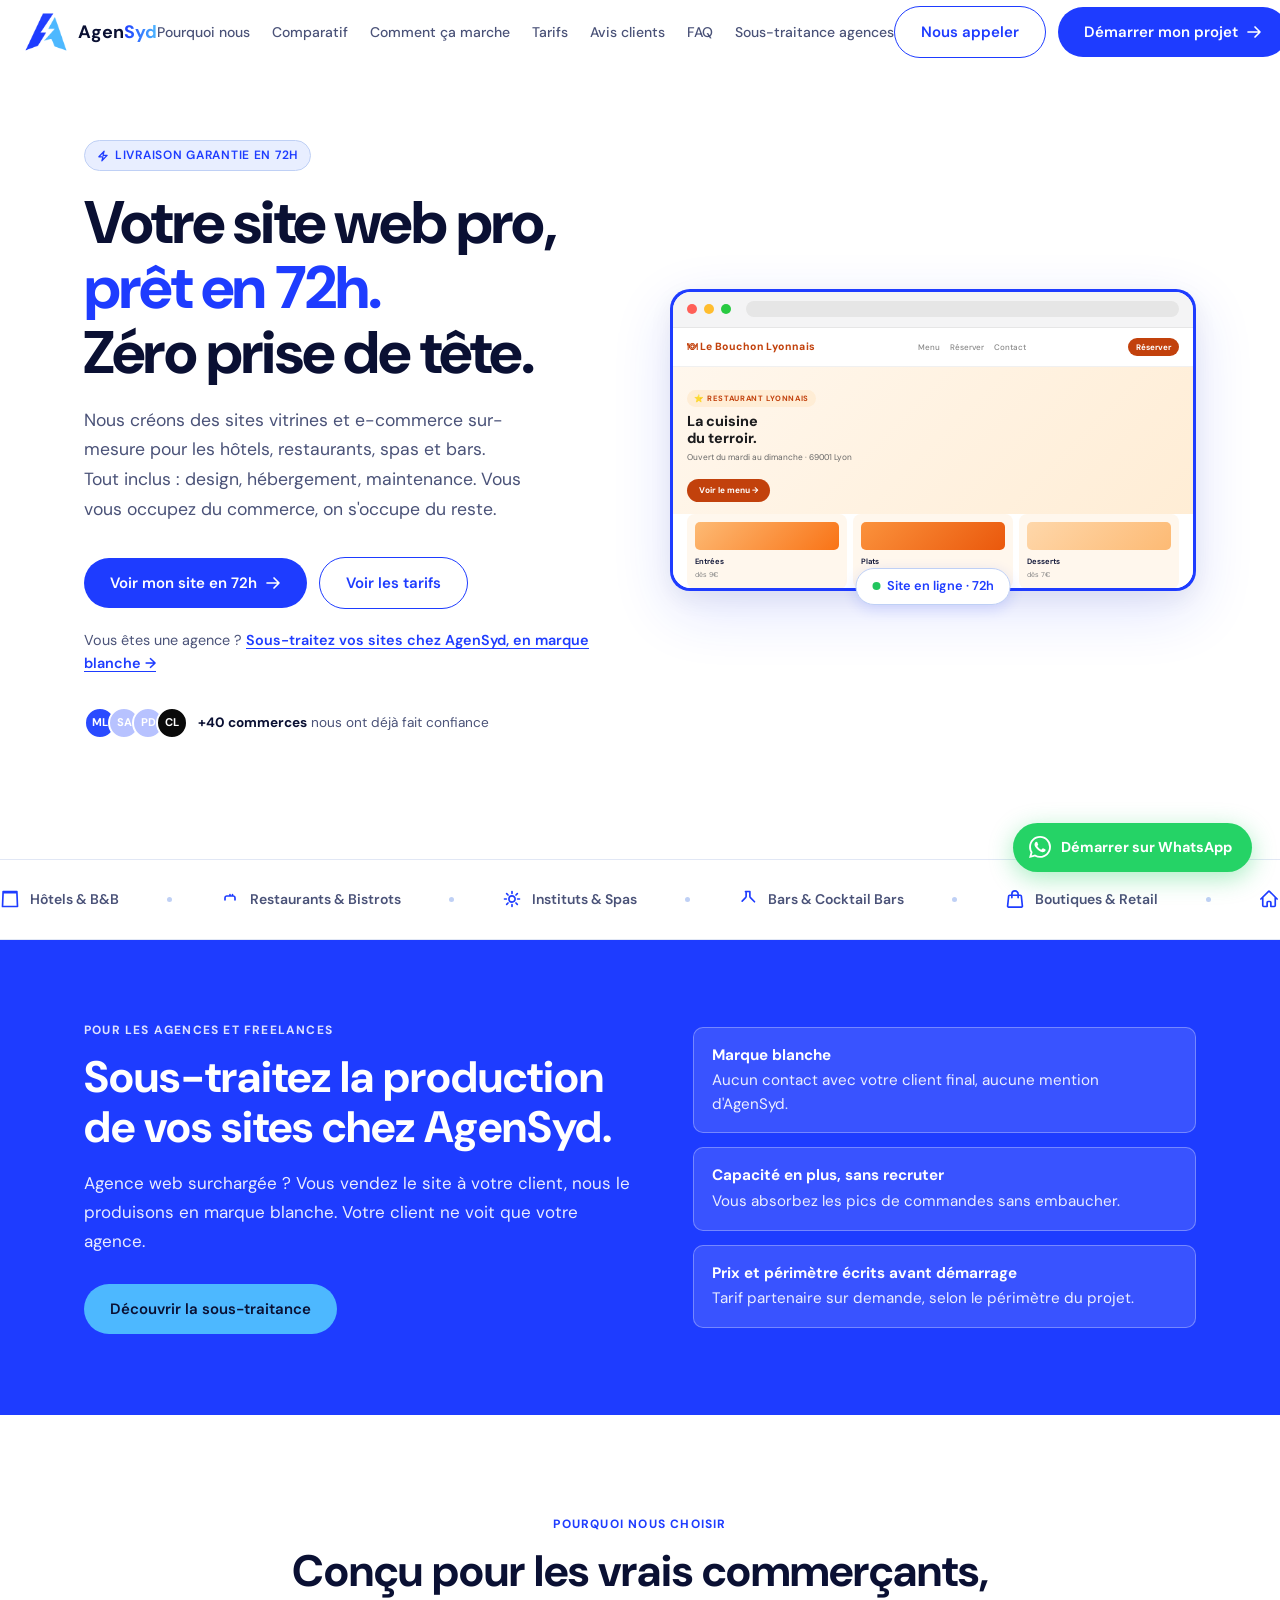
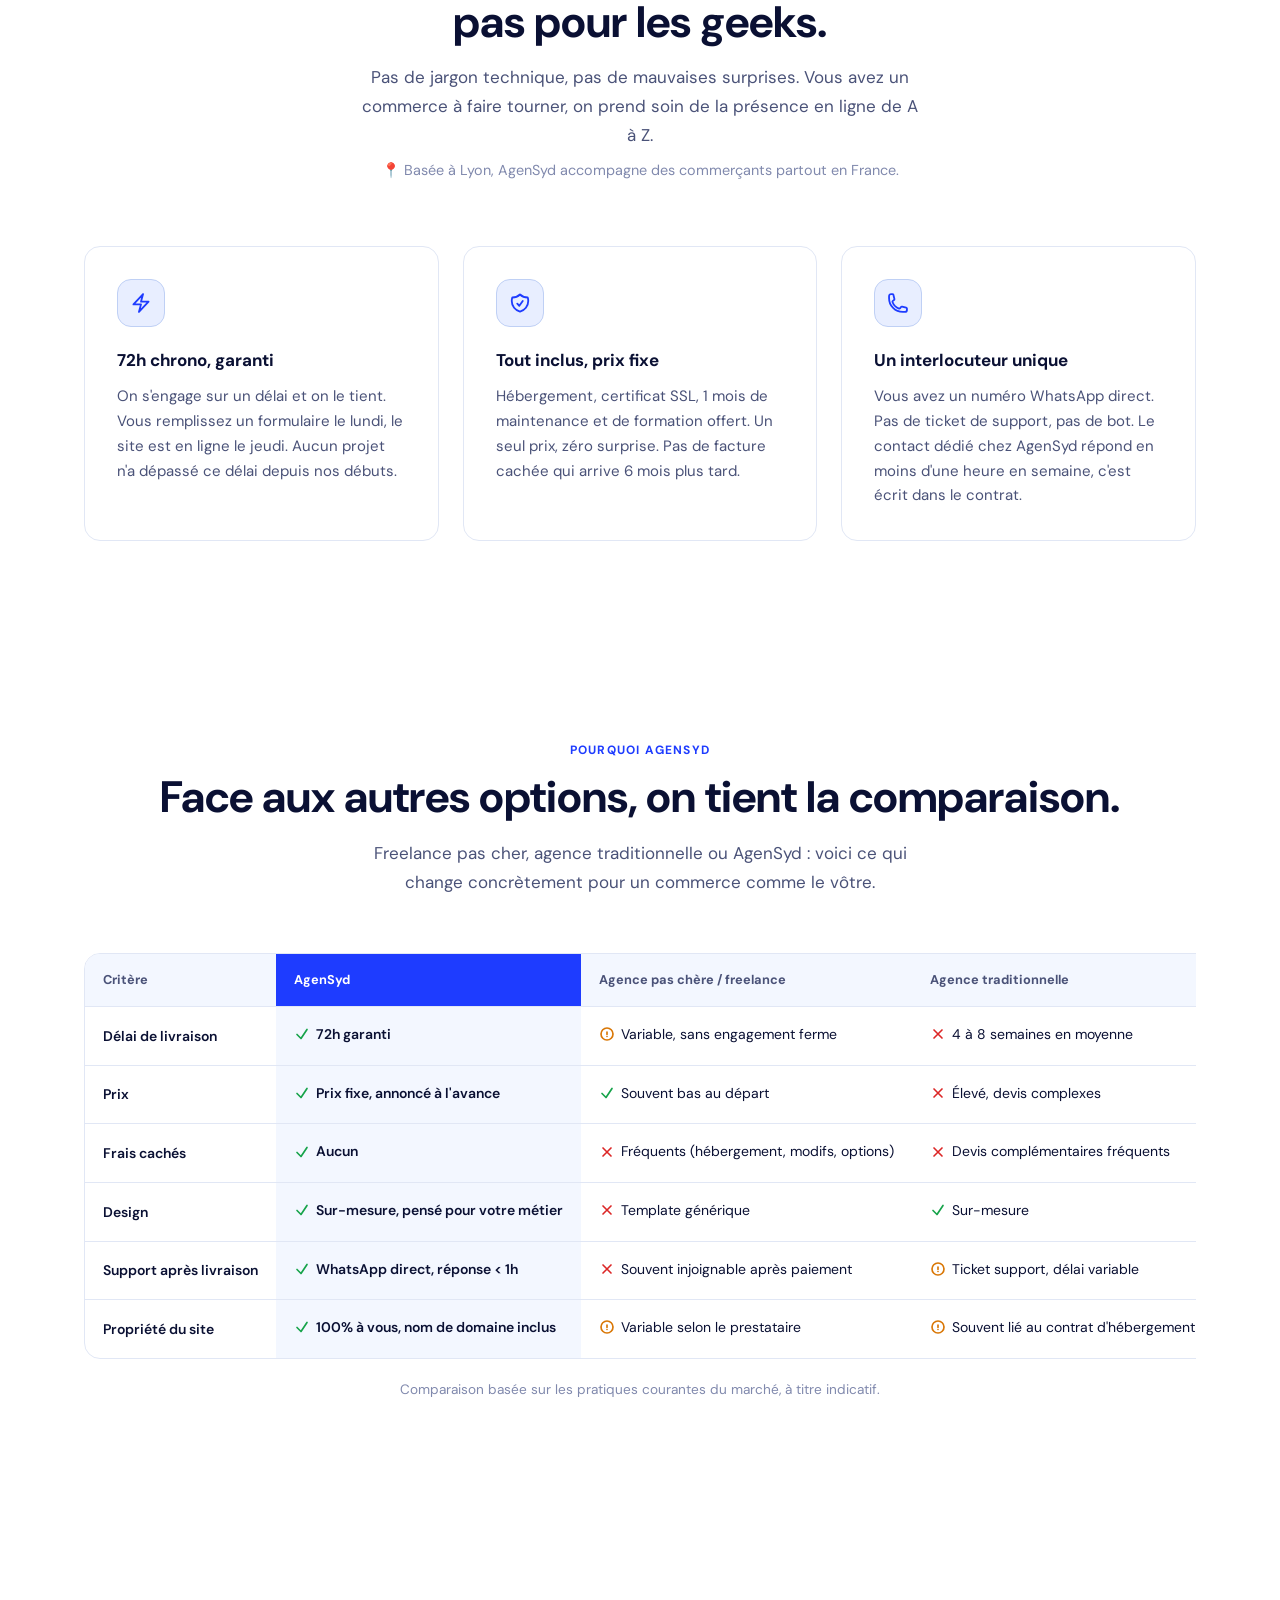
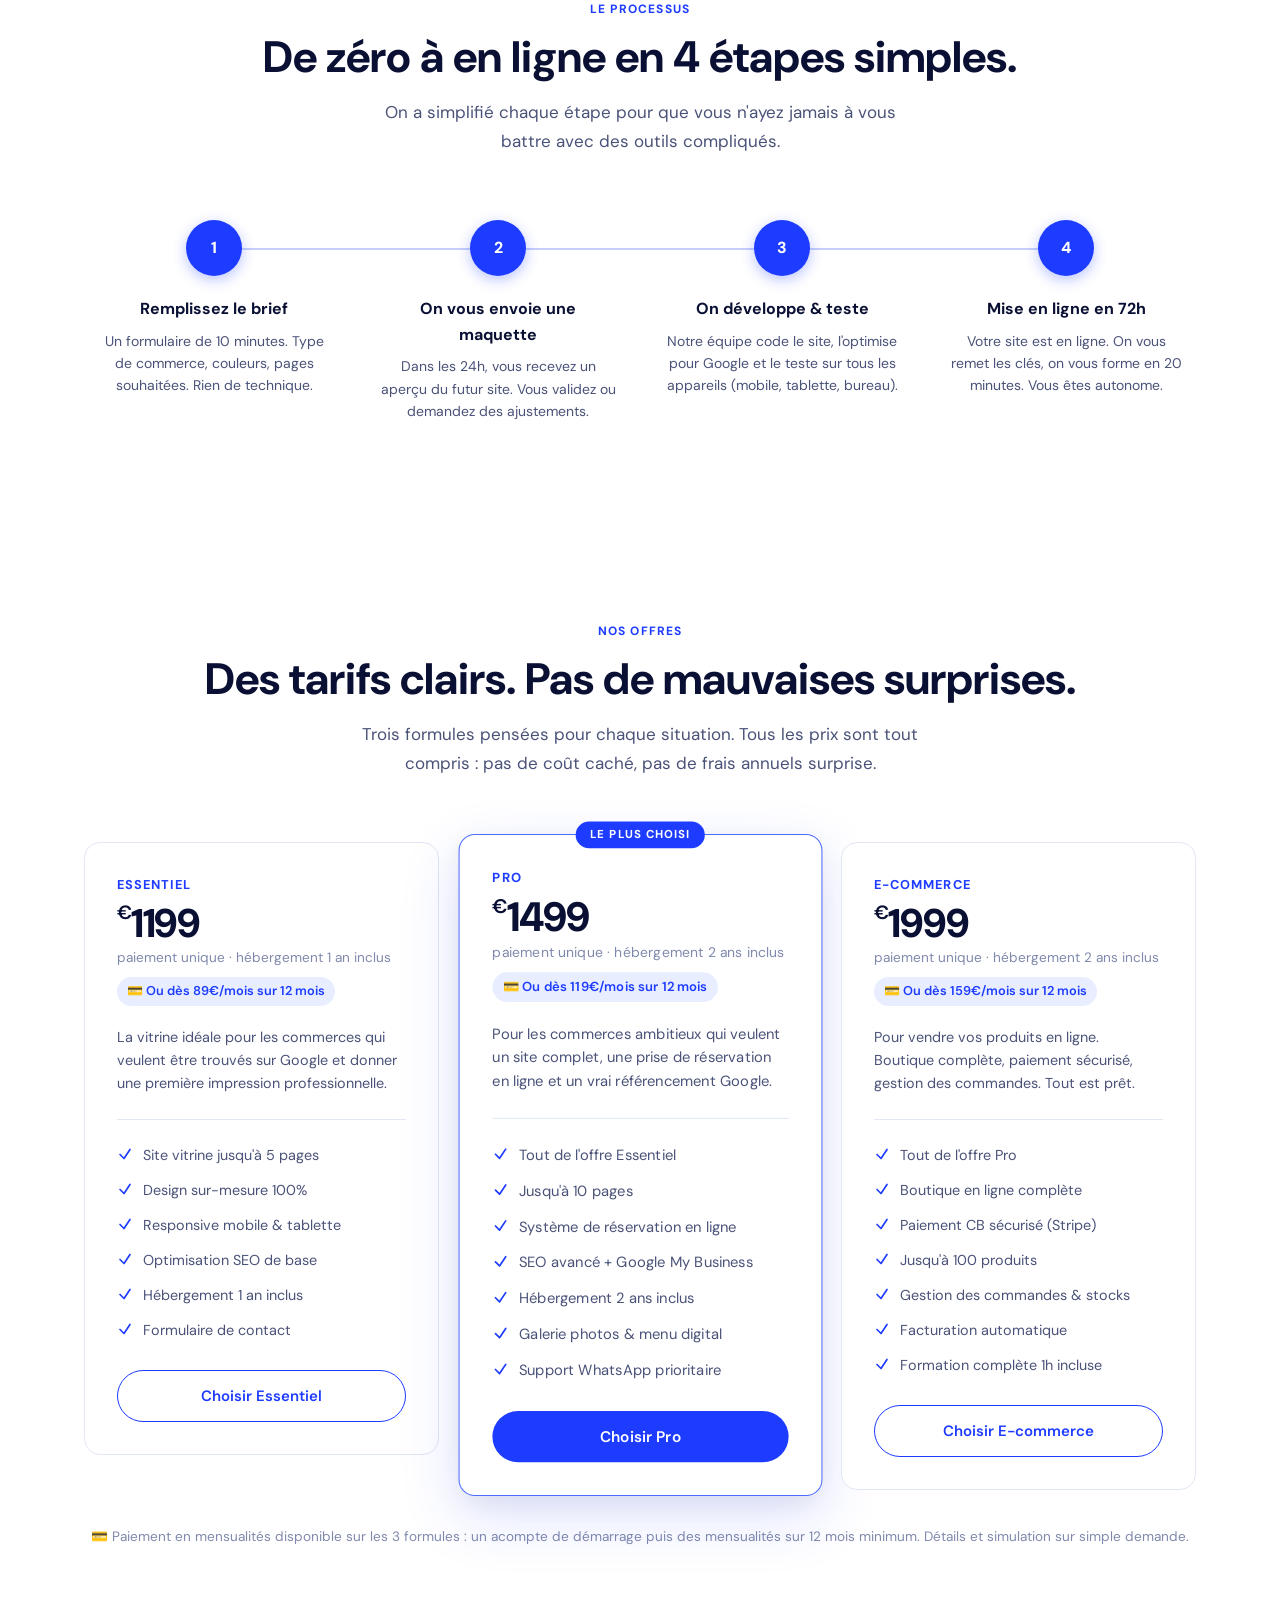
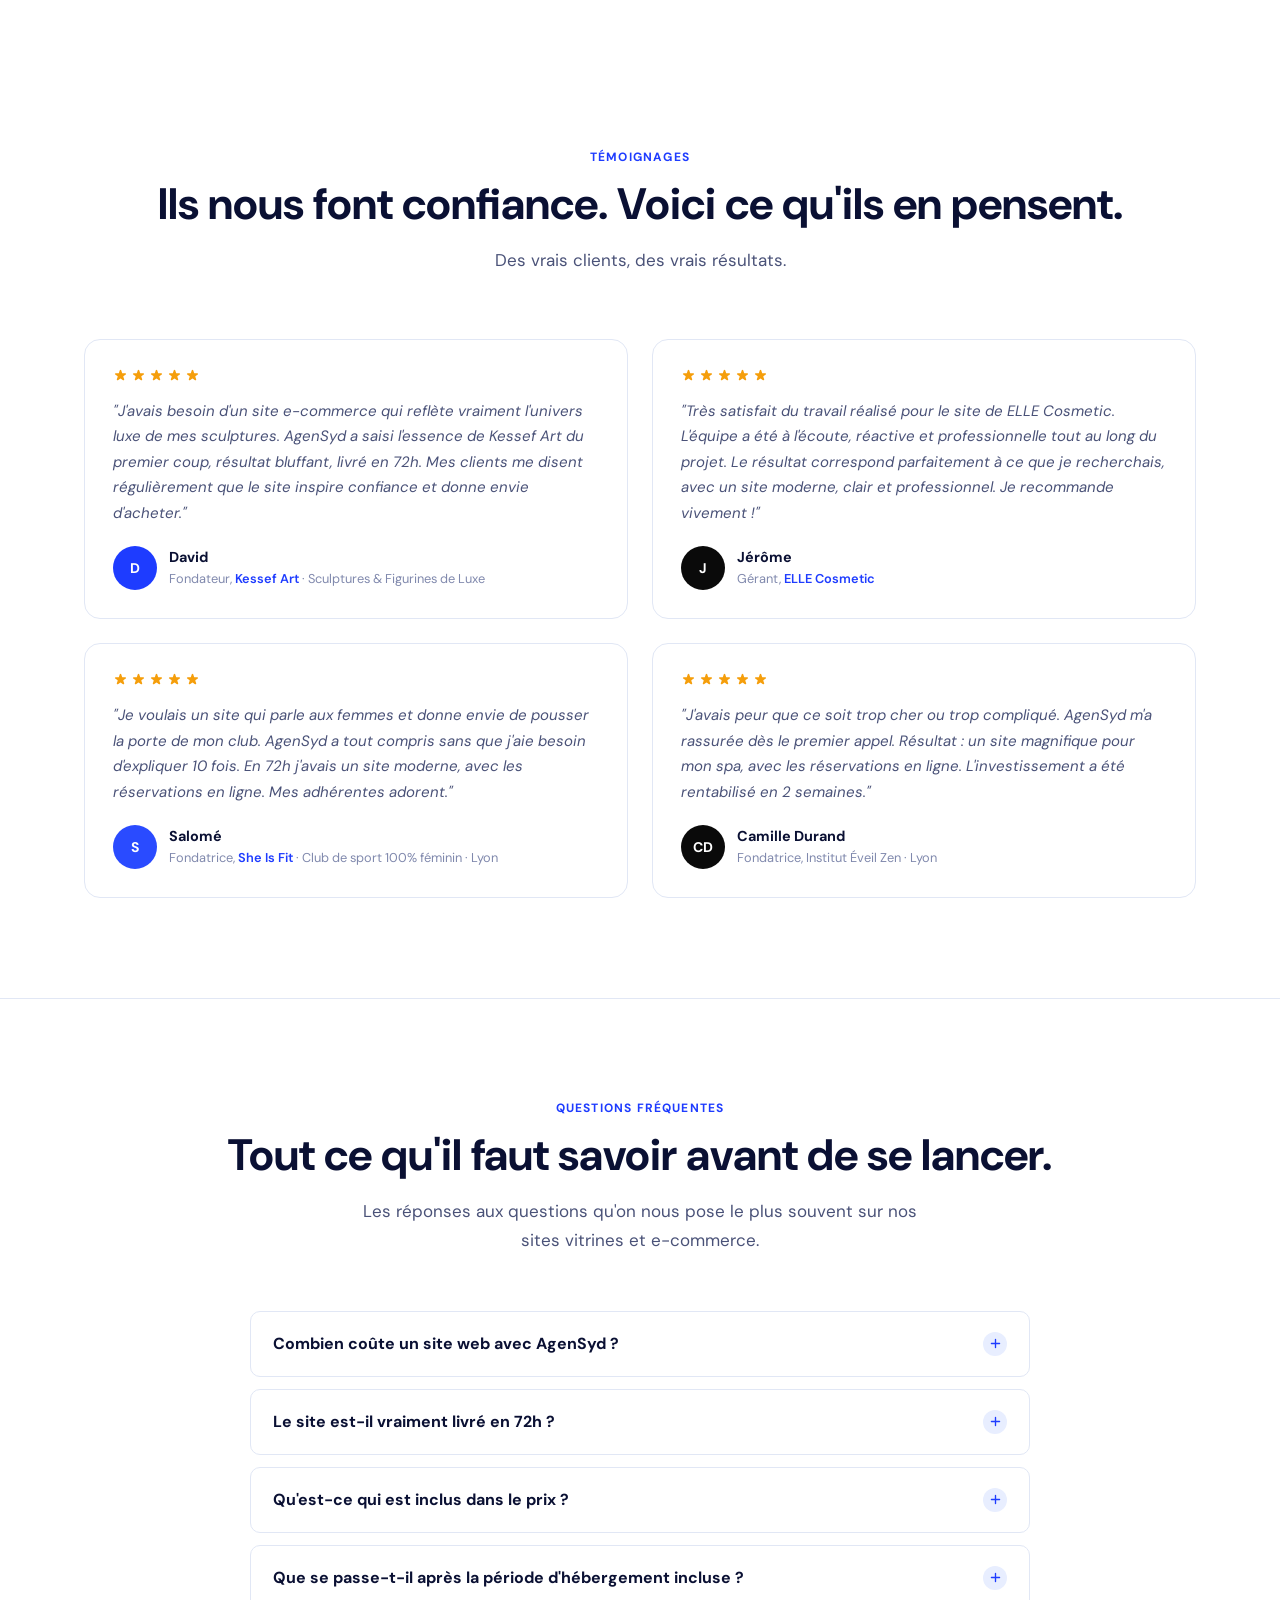
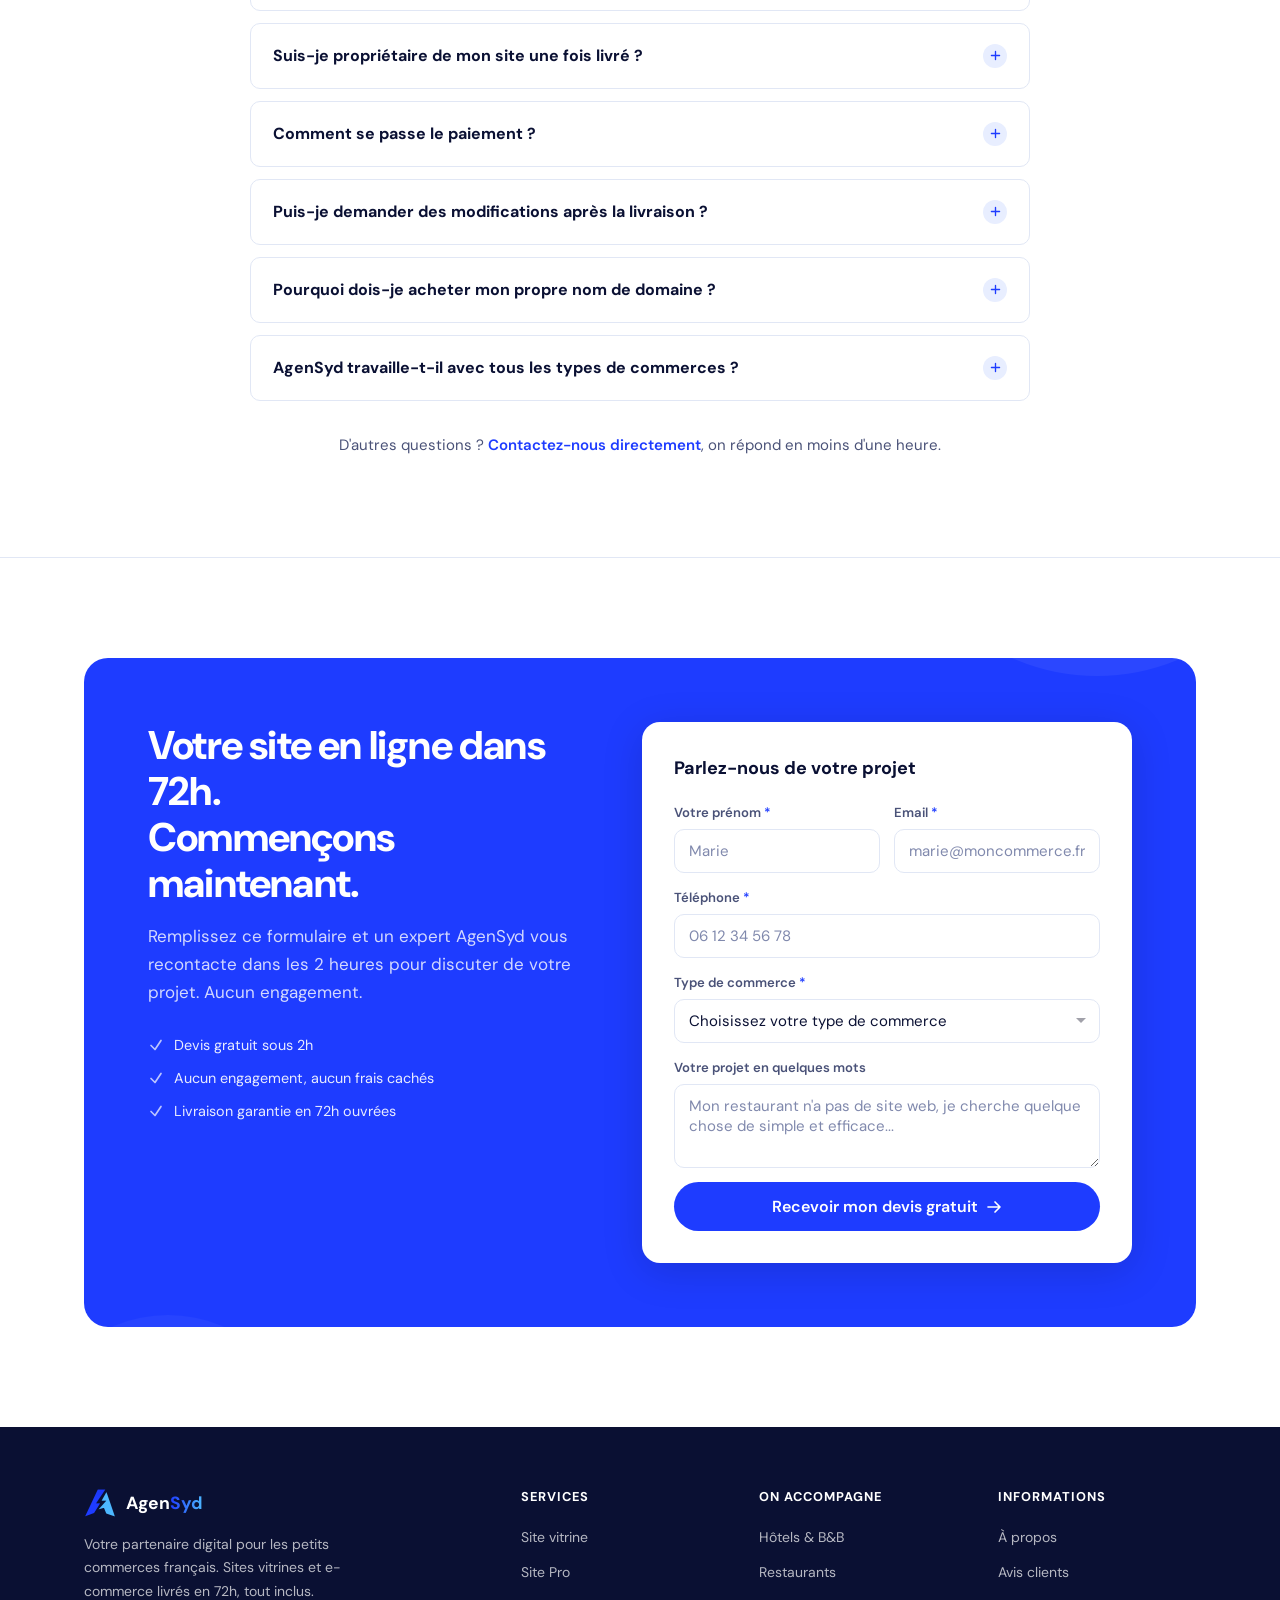
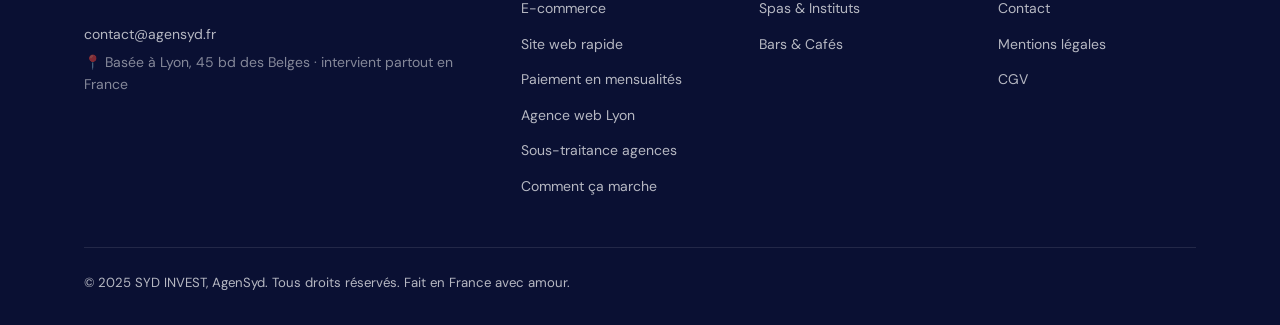
==== commit 3f812f6c: "Thème clair : fond blanc, bleu électrique et bleu clair sur tout le site Co-Authored-By: Claude Sonn" ====
--- a/index.html
+++ b/index.html
@@ -53,6 +53,11 @@
         },
         "areaServed": { "@type": "Country", "name": "France" },
         "description": "Agence web française à Lyon. Sites vitrines et e-commerce pour hôtels, restaurants et spas, livrés en 72h, prix fixe, hébergement et maintenance inclus. Sous-traitance en marque blanche pour agences.",
+        "sameAs": [
+          "https://www.linkedin.com/company/agensyd/",
+          "https://www.instagram.com/agensyd/",
+          "https://www.google.com/maps/place/AgenSyd/data=!4m6!3m5!1s0xa7fc3abdceadc759:0x173c9f292dde845e!8m2!3d30.6959409!4d-49.8171262!16s%2Fg%2F11zc_6w9zf"
+        ],
         "knowsAbout": ["Création de site web", "Site vitrine", "Site e-commerce", "Site pour restaurant", "Site pour hôtel", "Site pour spa", "Sous-traitance web en marque blanche", "SEO local"]
       },
       {
@@ -233,27 +238,27 @@
     *, *::before, *::after { box-sizing: border-box; margin: 0; padding: 0; }
     :root {
       --electric: #1E3CFF;
-      --brand: #4DB8FF;
-      --brand-light: #7AC9FF;
-      --brand-pale: #1A2260;
-      --sky: #8FA0FF;
-      --sky-light: #B3BFFF;
-      --sky-pale: #1A2260;
+      --brand: #1E3CFF;
+      --brand-light: #4D6BFF;
+      --brand-pale: #E8EEFF;
+      --sky: #4DB8FF;
+      --sky-light: #7AC9FF;
+      --sky-pale: #E3F4FF;
       --gradient: #1E3CFF;
-      --gradient-soft: #1A2260;
-      --bg: #0B1030;
-      --surface: #131A45;
-      --surface-2: #1A2260;
-      --border: #232B63;
-      --border-strong: #34408A;
-      --text: #F5F6FF;
-      --text-2: #A9B1E0;
-      --text-3: #7C85BD;
+      --gradient-soft: #E8EEFF;
+      --bg: #FFFFFF;
+      --surface: #FFFFFF;
+      --surface-2: #F3F7FF;
+      --border: #E1E7F5;
+      --border-strong: #BFD0F5;
+      --text: #0A1033;
+      --text-2: #4A5278;
+      --text-3: #8089AD;
       --radius: 16px;
       --radius-sm: 10px;
       --shadow-sm: 0 1px 3px rgba(0,0,0,.06), 0 1px 2px rgba(0,0,0,.04);
-      --shadow: 0 4px 16px rgba(77,107,255,.08), 0 2px 6px rgba(0,0,0,.04);
-      --shadow-lg: 0 20px 60px rgba(77,107,255,.14), 0 8px 24px rgba(0,0,0,.06);
+      --shadow: 0 4px 16px rgba(30,60,255,.08), 0 2px 6px rgba(0,0,0,.04);
+      --shadow-lg: 0 20px 60px rgba(30,60,255,.14), 0 8px 24px rgba(0,0,0,.06);
     }
     html { scroll-behavior: smooth; font-size: 16px; }
     body {
@@ -314,9 +319,9 @@
     .btn:focus-visible { outline: 2px solid var(--brand); outline-offset: 3px; }
     .btn-primary {
       background: var(--gradient); color: #fff;
-      box-shadow: 0 4px 14px rgba(77,107,255,.35);
-    }
-    .btn-primary:hover { transform: translateY(-2px); box-shadow: 0 8px 24px rgba(77,107,255,.42); }
+      box-shadow: 0 4px 14px rgba(30,60,255,.35);
+    }
+    .btn-primary:hover { transform: translateY(-2px); box-shadow: 0 8px 24px rgba(30,60,255,.42); }
     .btn-primary:active { transform: translateY(0); }
     .btn-ghost {
       background: transparent; color: var(--text);
@@ -537,7 +542,7 @@
       border-radius: 100px; padding: 7px 16px;
       display: flex; align-items: center; gap: 6px;
       font-size: .8rem; font-weight: 600; color: var(--brand);
-      box-shadow: 0 4px 14px rgba(77,107,255,.15);
+      box-shadow: 0 4px 14px rgba(30,60,255,.15);
       white-space: nowrap;
     }
     .pulse {
@@ -665,7 +670,7 @@
       display: flex; align-items: center; justify-content: center;
       margin: 0 auto 20px;
       position: relative; z-index: 1;
-      box-shadow: 0 4px 14px rgba(77,107,255,.3);
+      box-shadow: 0 4px 14px rgba(30,60,255,.3);
     }
     .how-step-title { font-size: 1rem; font-weight: 700; margin-bottom: 8px; }
     .how-step-desc { font-size: .875rem; color: var(--text-2); line-height: 1.6; }
@@ -847,7 +852,7 @@
       font-size: .9375rem; color: var(--text);
       transition: border-color .2s, box-shadow .2s;
     }
-    .form-control:focus { outline: none; border-color: var(--brand); box-shadow: 0 0 0 3px rgba(77,107,255,.12); }
+    .form-control:focus { outline: none; border-color: var(--brand); box-shadow: 0 0 0 3px rgba(30,60,255,.12); }
     .form-control::placeholder { color: var(--text-3); }
     .form-control.error { border-color: #EF4444; }
     .form-error { font-size: .78rem; color: #EF4444; margin-top: 2px; display: none; }
@@ -937,28 +942,25 @@
       .hero-actions .btn { width: 100%; justify-content: center; }
     }
 
-    /* ─── Pack : nuit profonde et bleu vif ─── */
-    .btn-primary, .btn-primary:hover { box-shadow: none; }
+    /* ─── Thème clair : bleu électrique et bleu clair ─── */
+    .btn-primary { background: #1E3CFF; color: #fff; box-shadow: none; }
+    .btn-primary:hover { background: #0F2BE0; color: #fff; box-shadow: none; }
+    .btn-ghost { background: transparent; color: #1E3CFF; border-color: #1E3CFF; }
+    .btn-ghost:hover { background: #1E3CFF; border-color: #1E3CFF; color: #fff; }
+    .logo-syd { background: linear-gradient(90deg, #1E3CFF 0%, #4DB8FF 100%); -webkit-background-clip: text; background-clip: text; -webkit-text-fill-color: transparent; color: transparent; }
+    footer { background: #0A1033; }
+    .hero-title .highlight { background: none; -webkit-text-fill-color: #1E3CFF; color: #1E3CFF; }
+    .hero-avatars span { border-color: #fff; }
     .mobile-menu { background: var(--bg); }
-    #navbar.scrolled { background: rgba(11,16,48,.9); }
     .pricing-card.featured, .contact-form, .mockup-badge-floating { background: var(--surface); }
-    .hero-avatars span { border-color: var(--bg); }
-    footer { background: #060A22; }
-
-    /* ─── Bleu électrique : couleur secondaire ─── */
-    .btn-ghost { border-color: var(--electric); }
-    .btn-ghost:hover { background: var(--electric); border-color: var(--electric); color: #fff; }
-    .cta-wrapper { background: var(--electric); }
-
-    /* ─── CTA : bleu électrique ─── */
-    .btn-primary { background: #1E3CFF; color: #fff; box-shadow: none; }
-    .btn-primary:hover { background: #4D6BFF; color: #fff; box-shadow: none; }
-    .cta-band .btn-primary { background: #F5F6FF; color: #1E3CFF; }
-    .cta-band .btn-primary:hover { background: #fff; color: #1E3CFF; }
-
-    /* ─── Liens et accents : bleu clair ─── */
-    .hero-title .highlight, h1 .hl { background: none; -webkit-text-fill-color: #4DB8FF; color: #4DB8FF; }
-    .logo-syd { background: linear-gradient(90deg, #1E3CFF 0%, #4DB8FF 100%); -webkit-background-clip: text; background-clip: text; -webkit-text-fill-color: transparent; color: transparent; }
+    .cta-wrapper { background: #1E3CFF; }
+    #agencies { background: #1E3CFF; border-color: #1E3CFF; }
+    #agencies .section-label { color: rgba(255,255,255,.85); }
+    #agencies .section-title, #agencies .agency-points strong { color: #fff; }
+    #agencies .section-sub, #agencies .agency-points li { color: rgba(255,255,255,.9); }
+    #agencies .agency-points li { background: rgba(255,255,255,.12); border-color: rgba(255,255,255,.3); }
+    #agencies .btn-primary { background: #4DB8FF; color: #0A1033; }
+    #agencies .btn-primary:hover { background: #7AC9FF; color: #0A1033; }
 </style>
 </head>
 <body>
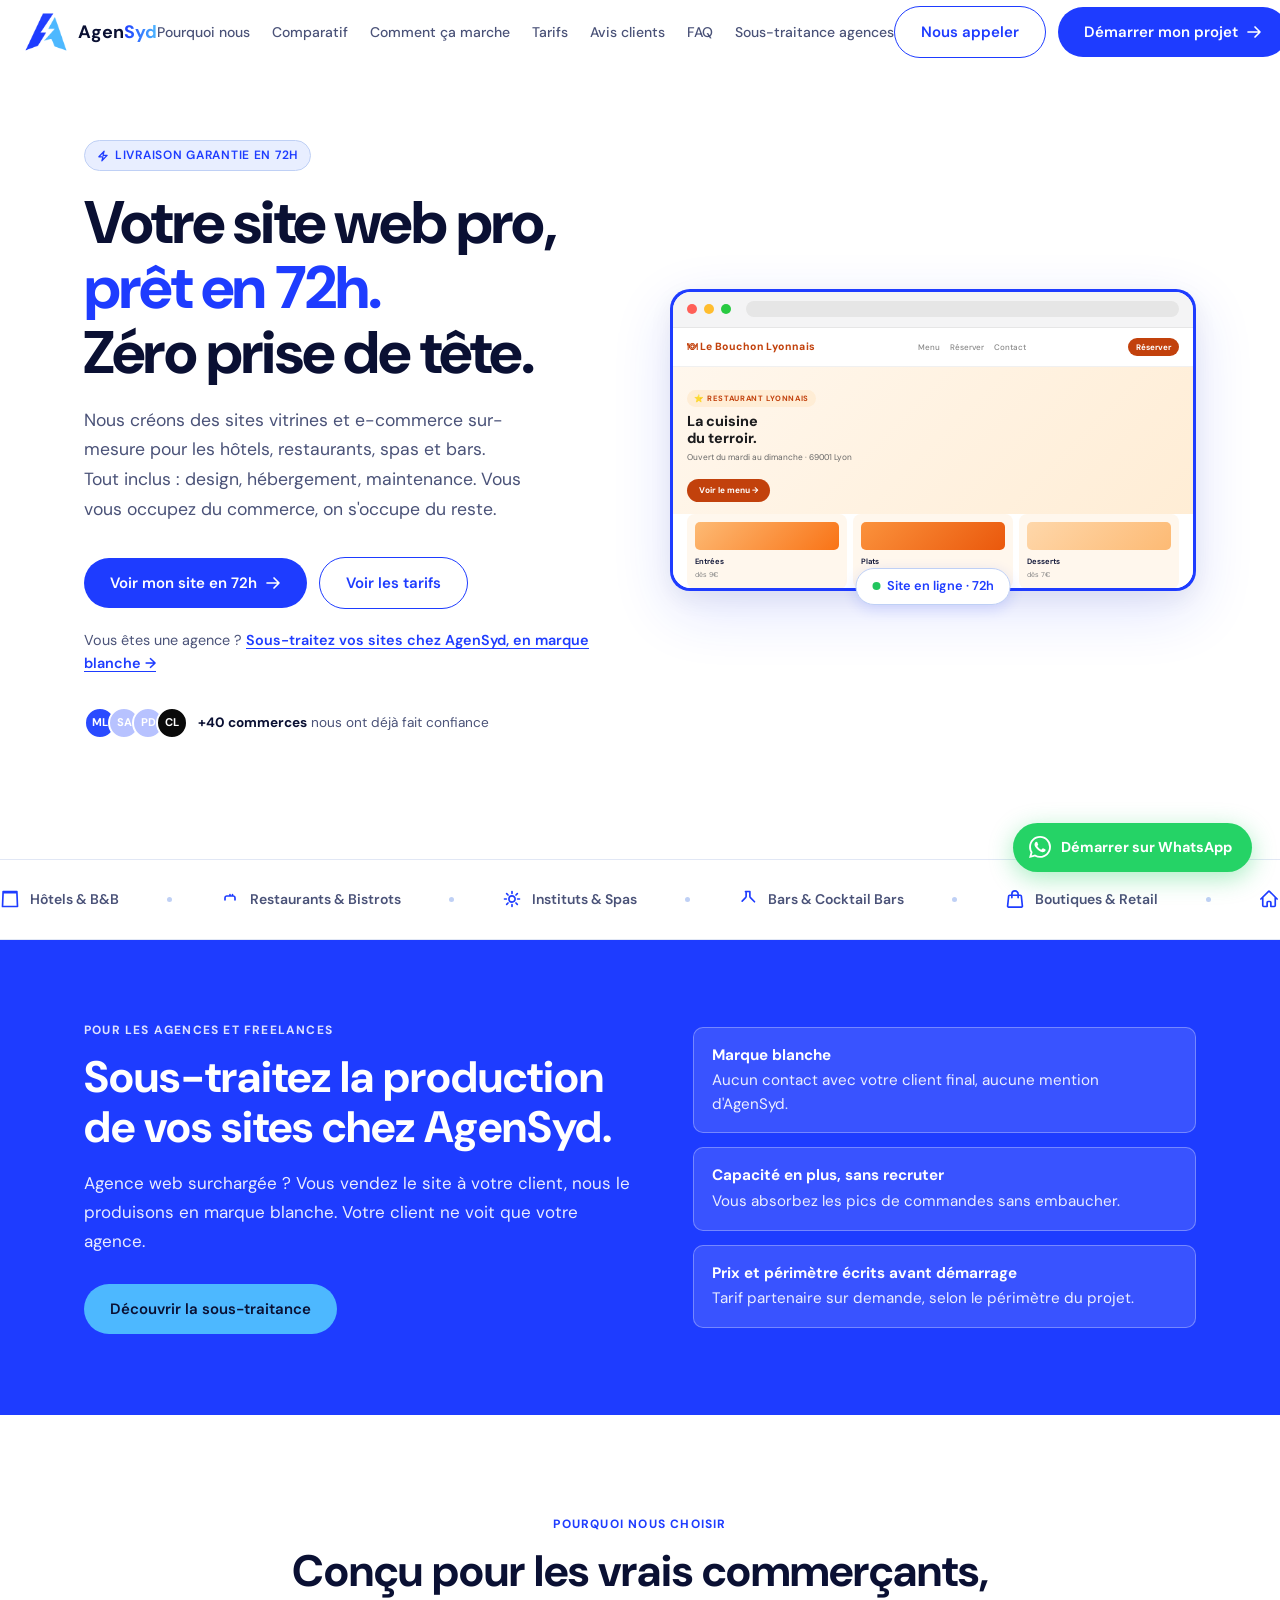
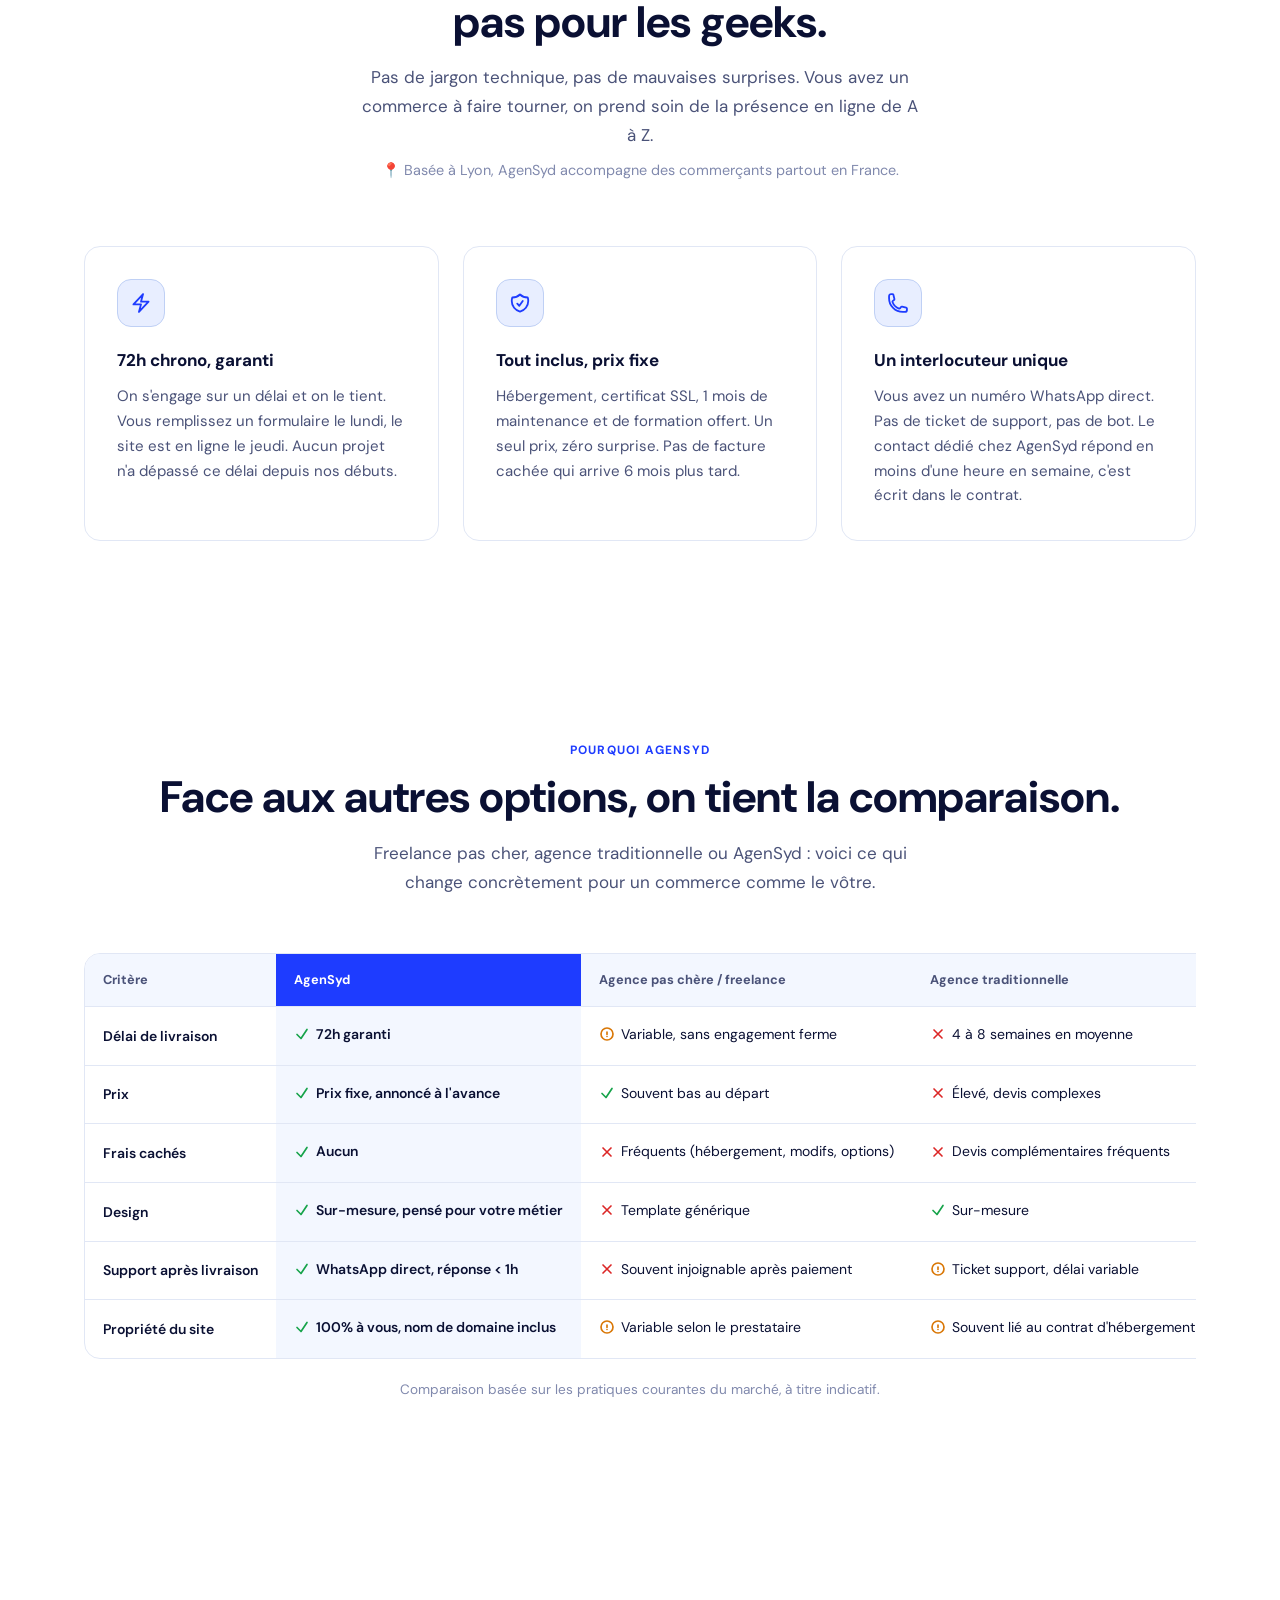
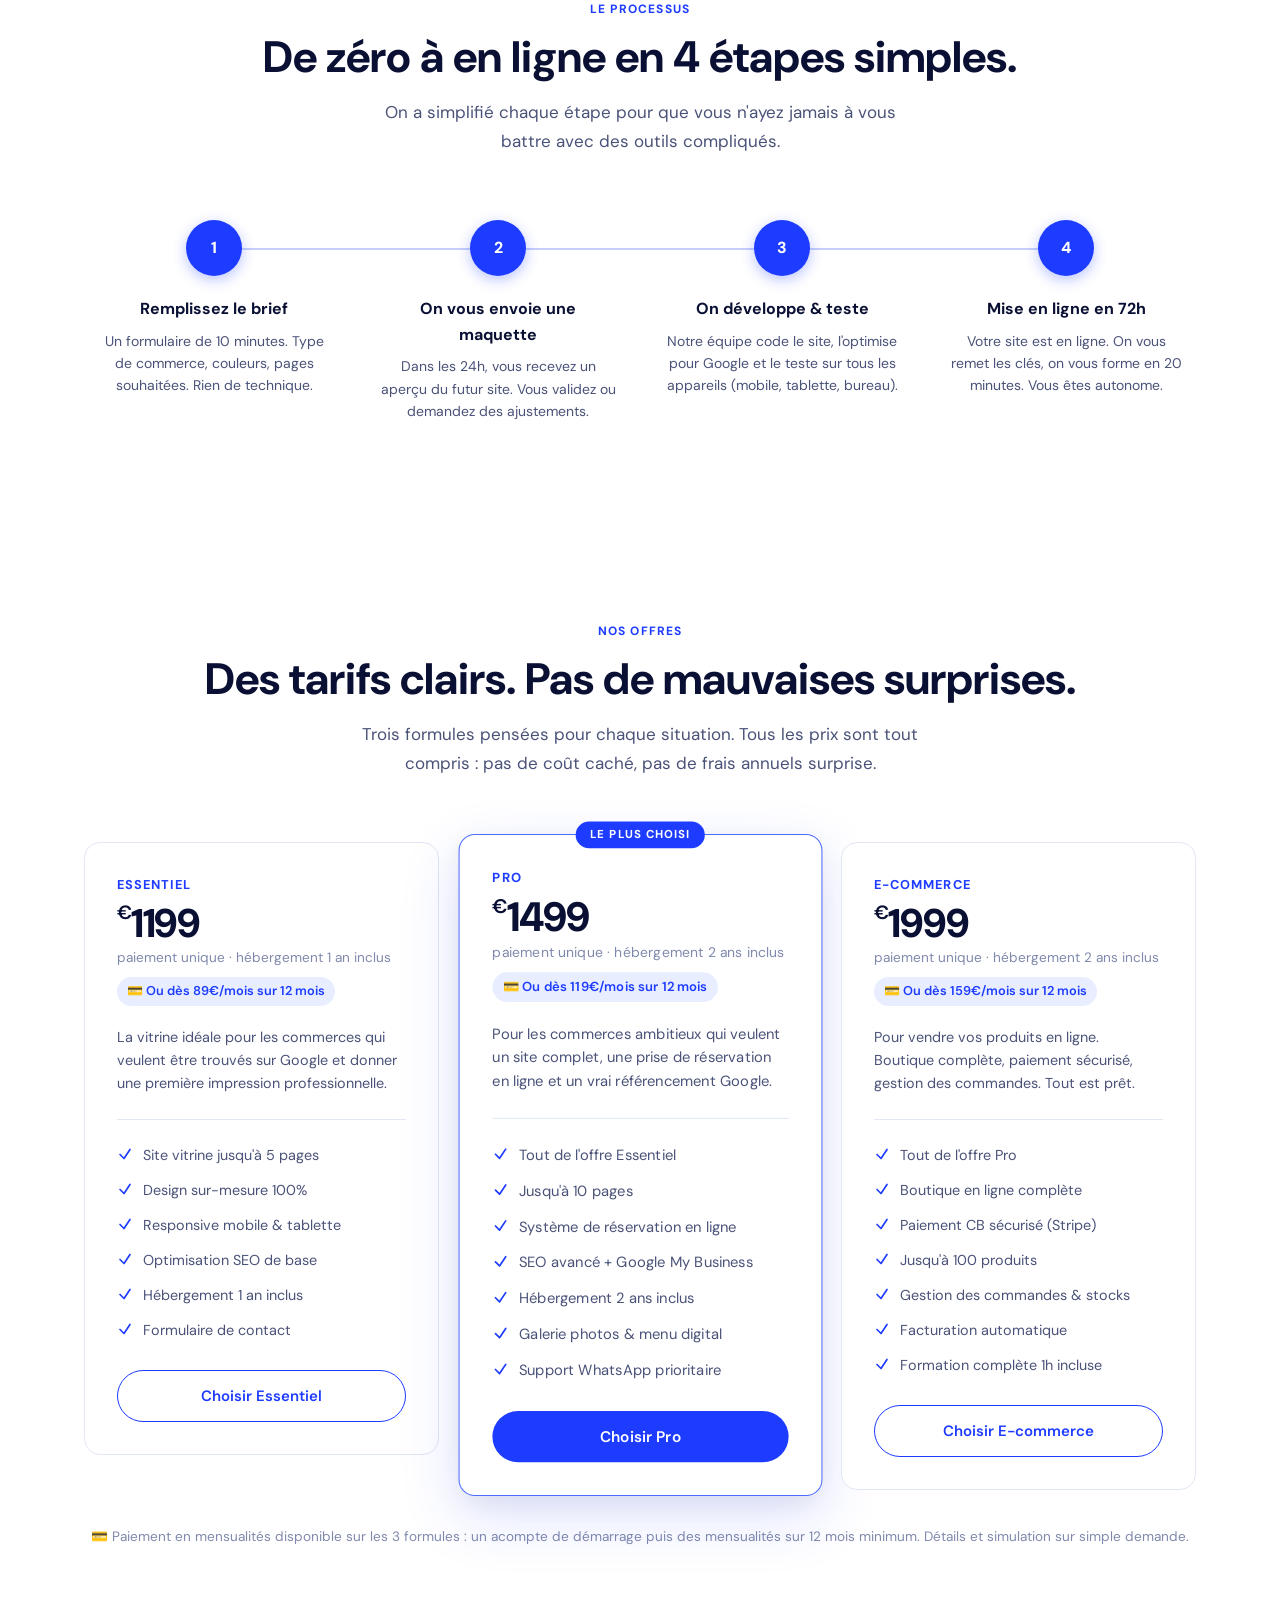
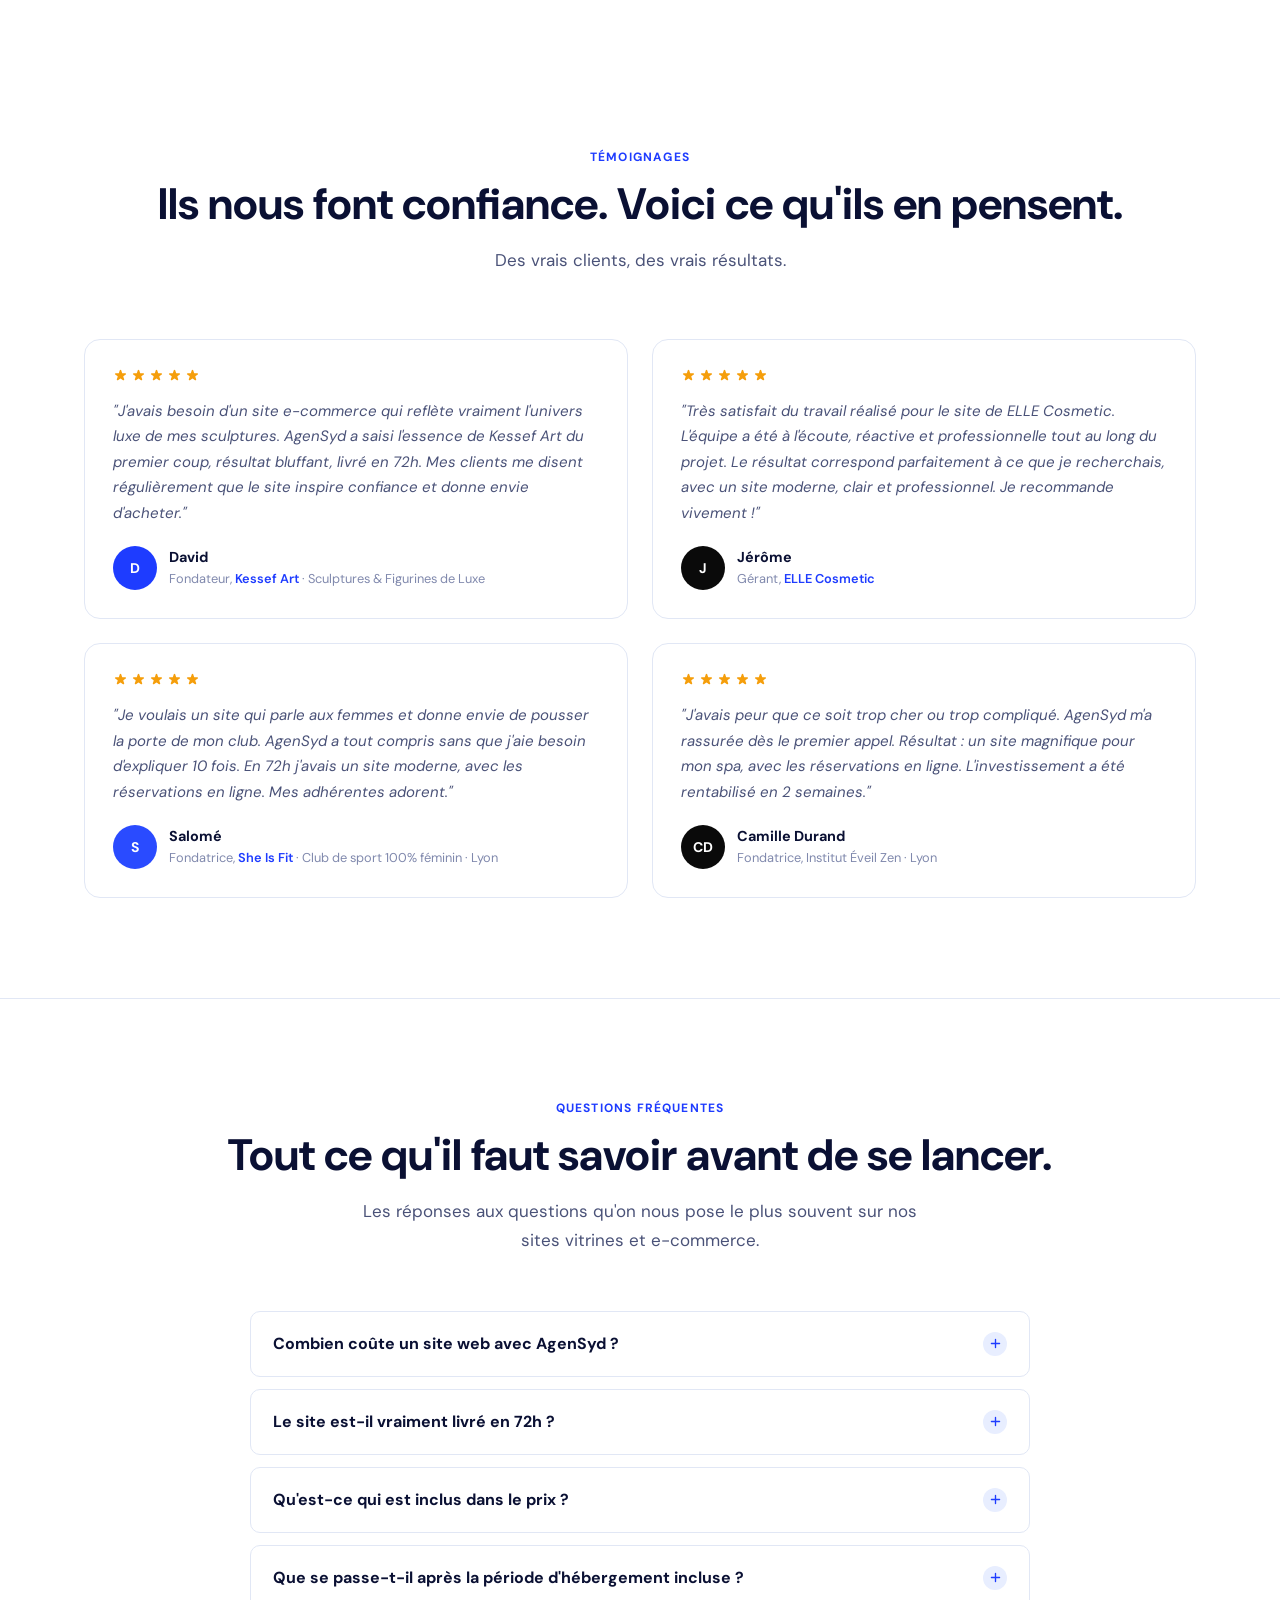
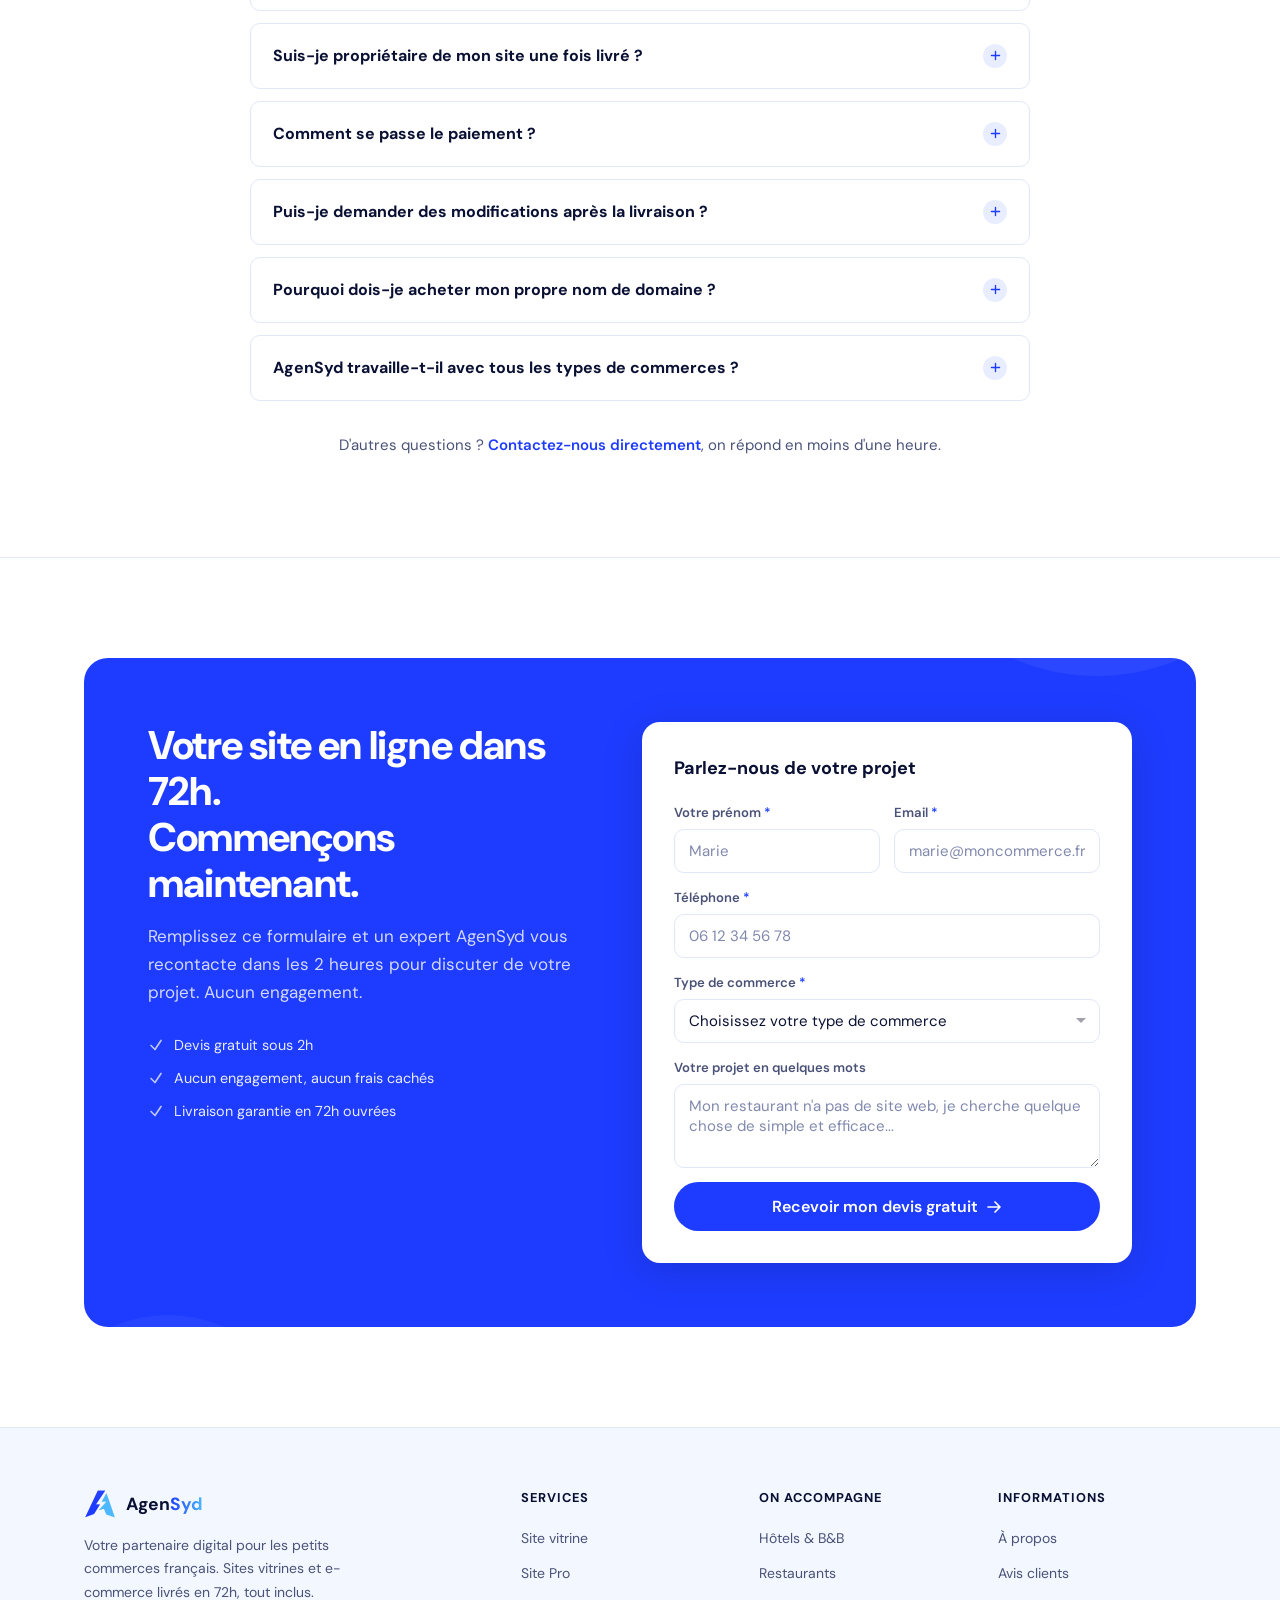
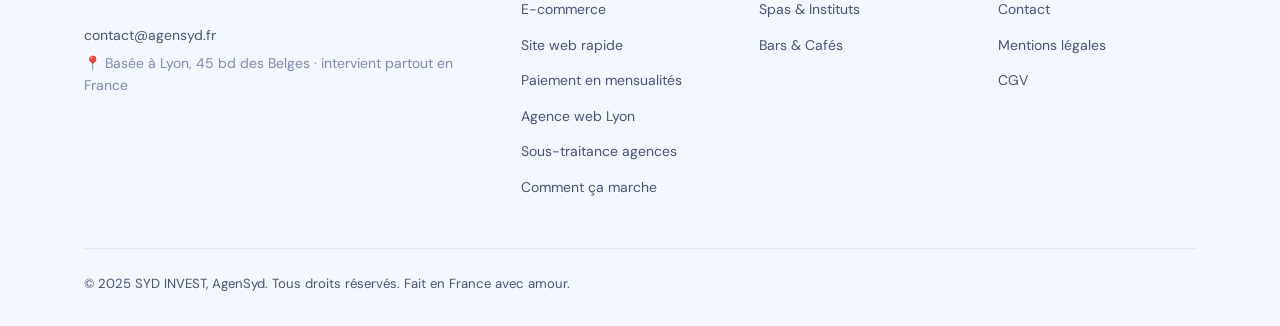
==== commit 07b4c66c: "Pied de page en clair sur tout le site Co-Authored-By: Claude Sonnet 5.5 <noreply@anthropic.com>" ====
--- a/index.html
+++ b/index.html
@@ -948,7 +948,14 @@
     .btn-ghost { background: transparent; color: #1E3CFF; border-color: #1E3CFF; }
     .btn-ghost:hover { background: #1E3CFF; border-color: #1E3CFF; color: #fff; }
     .logo-syd { background: linear-gradient(90deg, #1E3CFF 0%, #4DB8FF 100%); -webkit-background-clip: text; background-clip: text; -webkit-text-fill-color: transparent; color: transparent; }
-    footer { background: #0A1033; }
+    footer { background: var(--surface-2); color: var(--text-2); border-top: 1px solid var(--border); }
+    footer a { color: var(--text-2); }
+    footer a:hover { color: var(--brand); }
+    .footer-logo, .footer-col-title { color: var(--text); }
+    .footer-links a:hover { color: var(--brand); }
+    .footer-bottom { border-top-color: var(--border); }
+    .footer-social-link { border-color: var(--border); background: #fff; color: var(--text-2); }
+    .footer-social-link:hover { background: var(--brand-pale); border-color: var(--border-strong); }
     .hero-title .highlight { background: none; -webkit-text-fill-color: #1E3CFF; color: #1E3CFF; }
     .hero-avatars span { border-color: #fff; }
     .mobile-menu { background: var(--bg); }
@@ -1896,8 +1903,8 @@
           <span>Agen<span class="logo-syd">Syd</span></span>
         </div>
         <p class="footer-desc">Votre partenaire digital pour les petits commerces français. Sites vitrines et e-commerce livrés en 72h, tout inclus.</p>
-        <a href="mailto:contact@agensyd.fr" style="font-size:.875rem;color:rgba(255,255,255,.7);transition:color .15s;display:block;margin-bottom:6px;">contact@agensyd.fr</a>
-        <p style="font-size:.875rem;color:rgba(255,255,255,.5);">📍 Basée à Lyon, 45 bd des Belges &middot; intervient partout en France</p>
+        <a href="mailto:contact@agensyd.fr" style="font-size:.875rem;color:var(--text-2);transition:color .15s;display:block;margin-bottom:6px;">contact@agensyd.fr</a>
+        <p style="font-size:.875rem;color:var(--text-3);">📍 Basée à Lyon, 45 bd des Belges &middot; intervient partout en France</p>
       </div>
       <div>
         <p class="footer-col-title">Services</p>
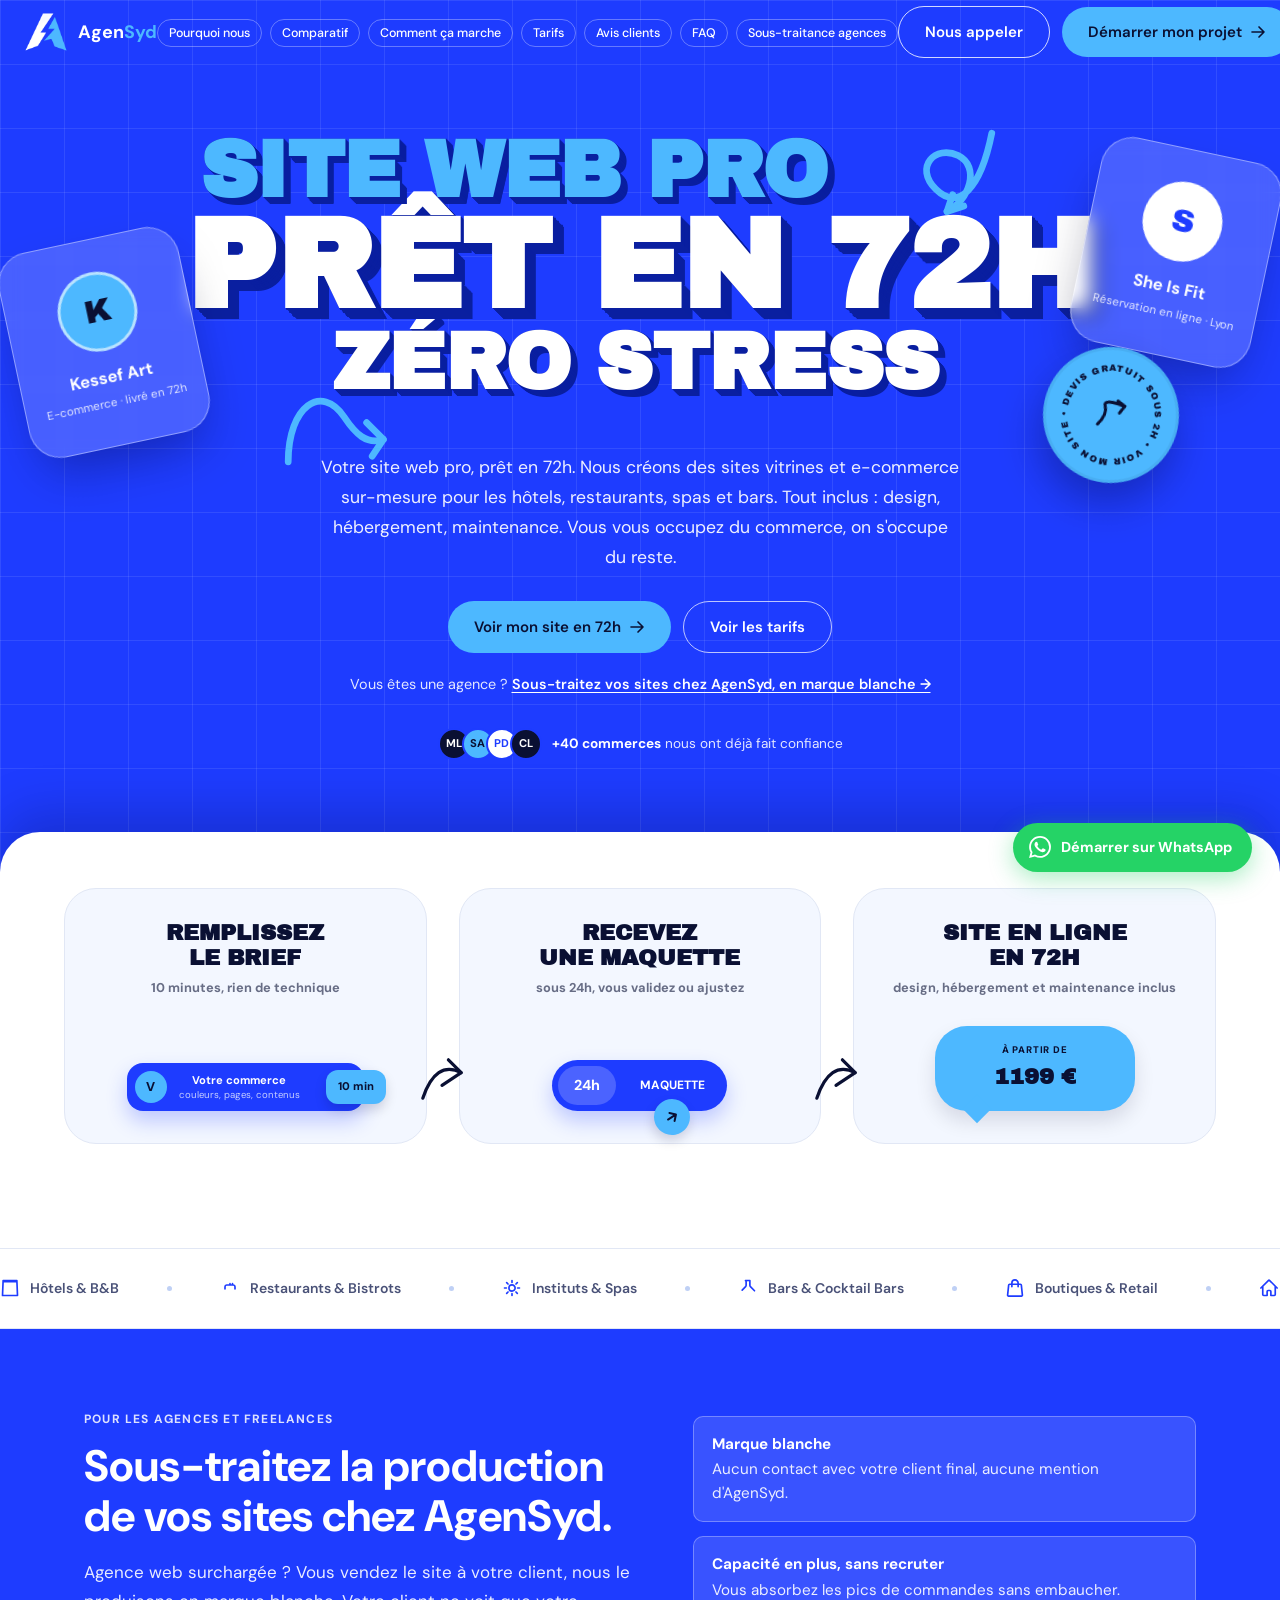
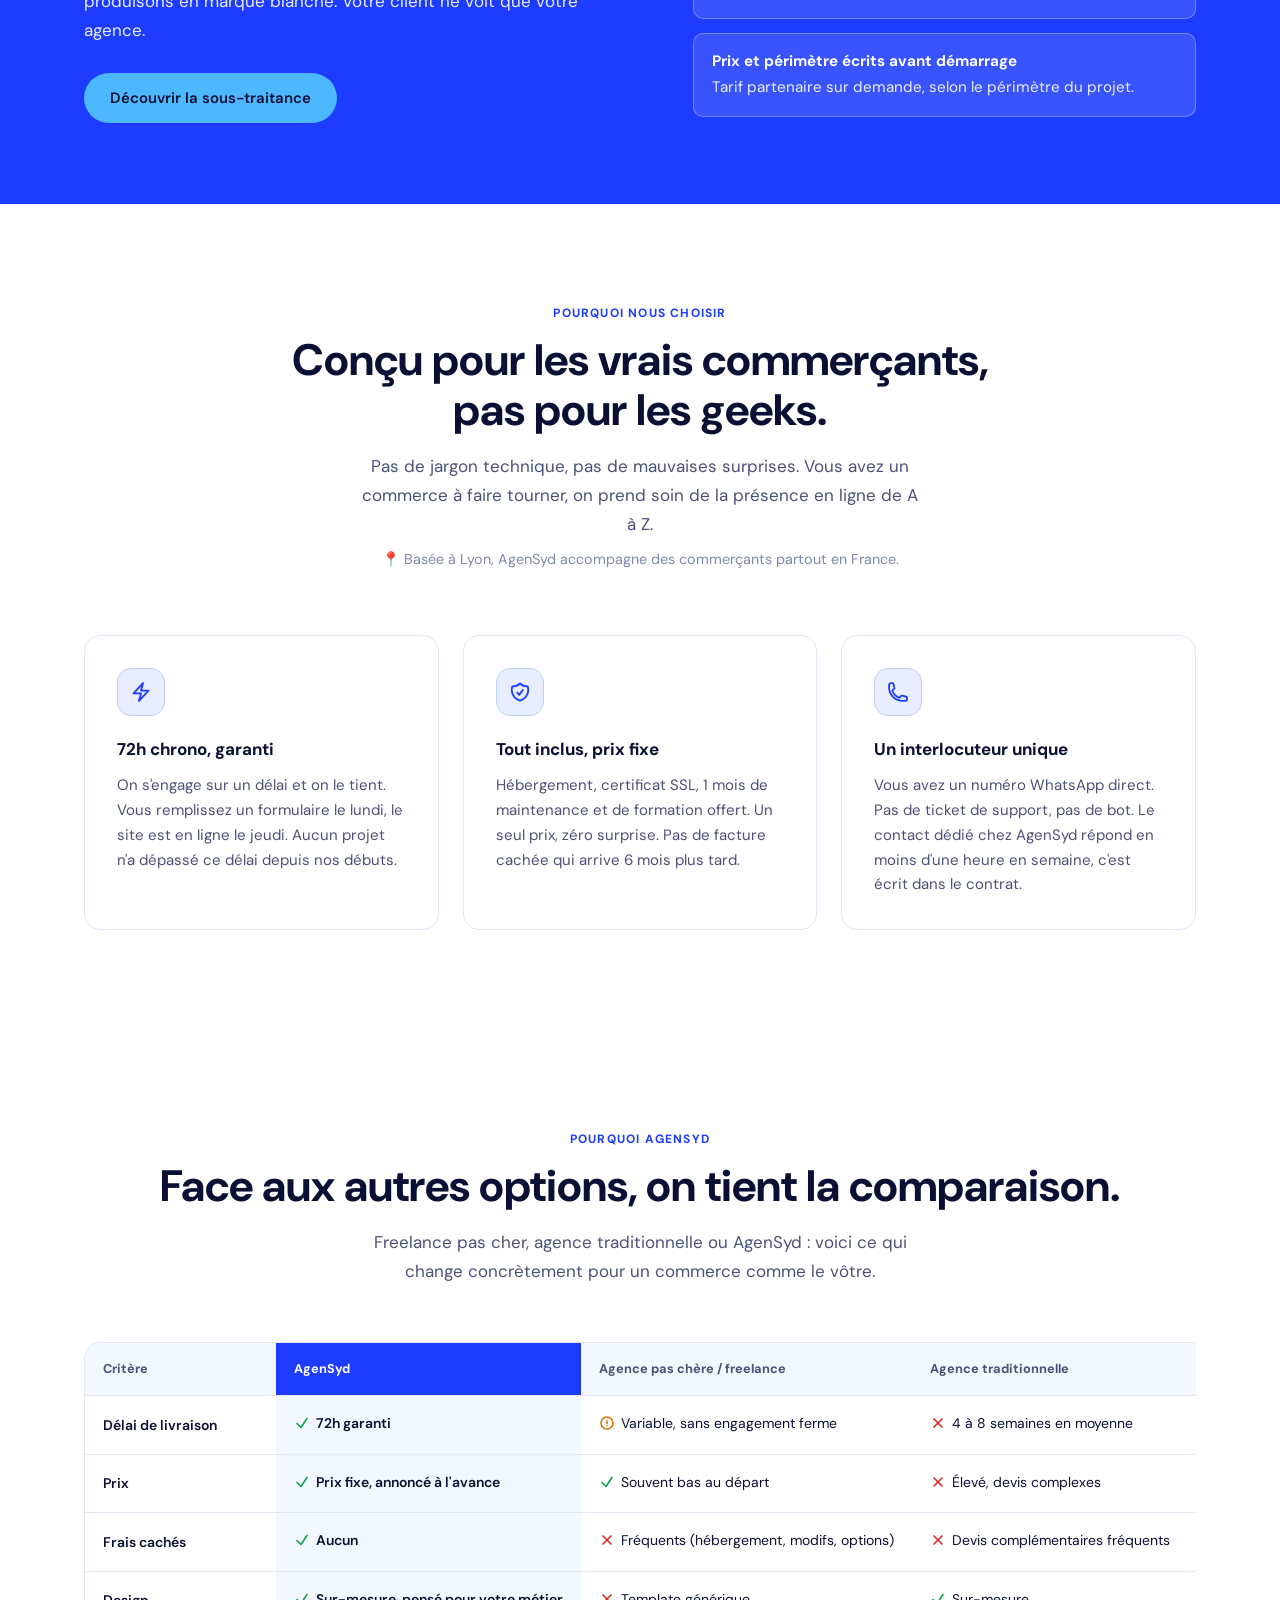
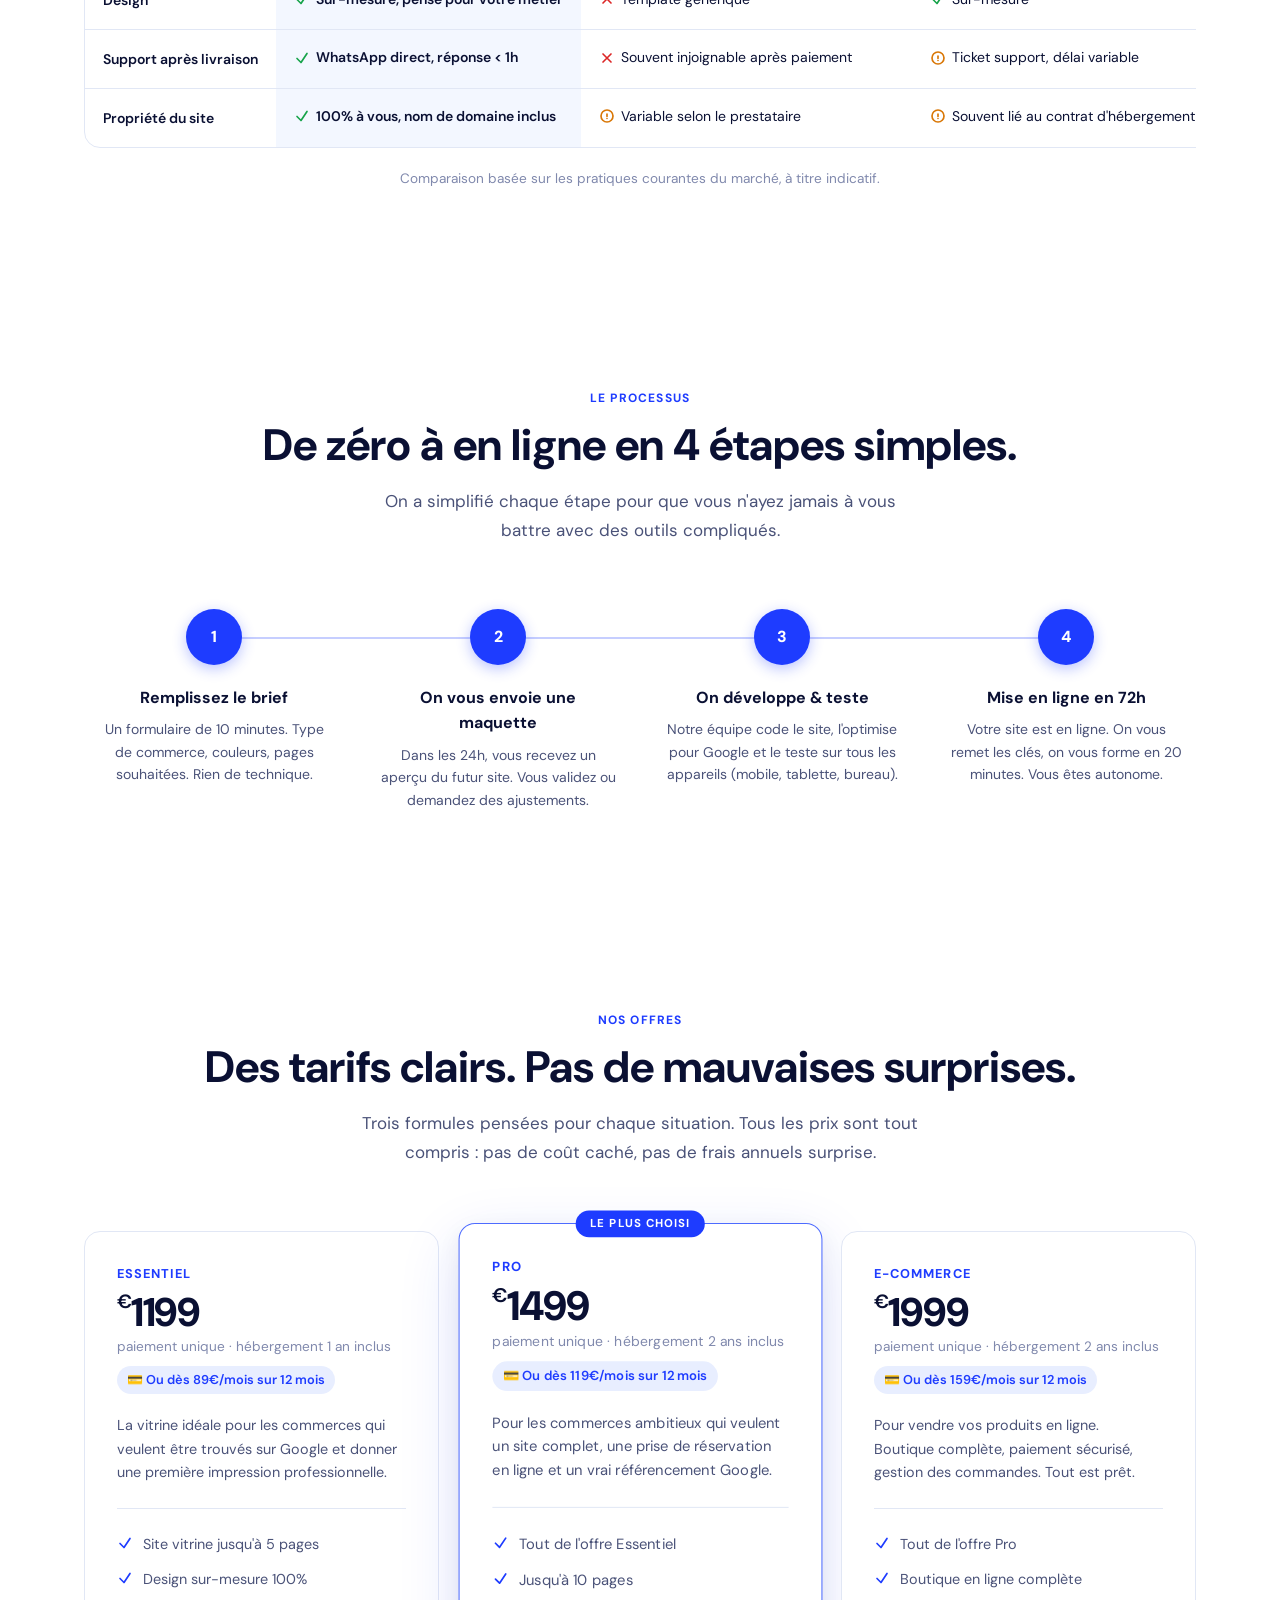
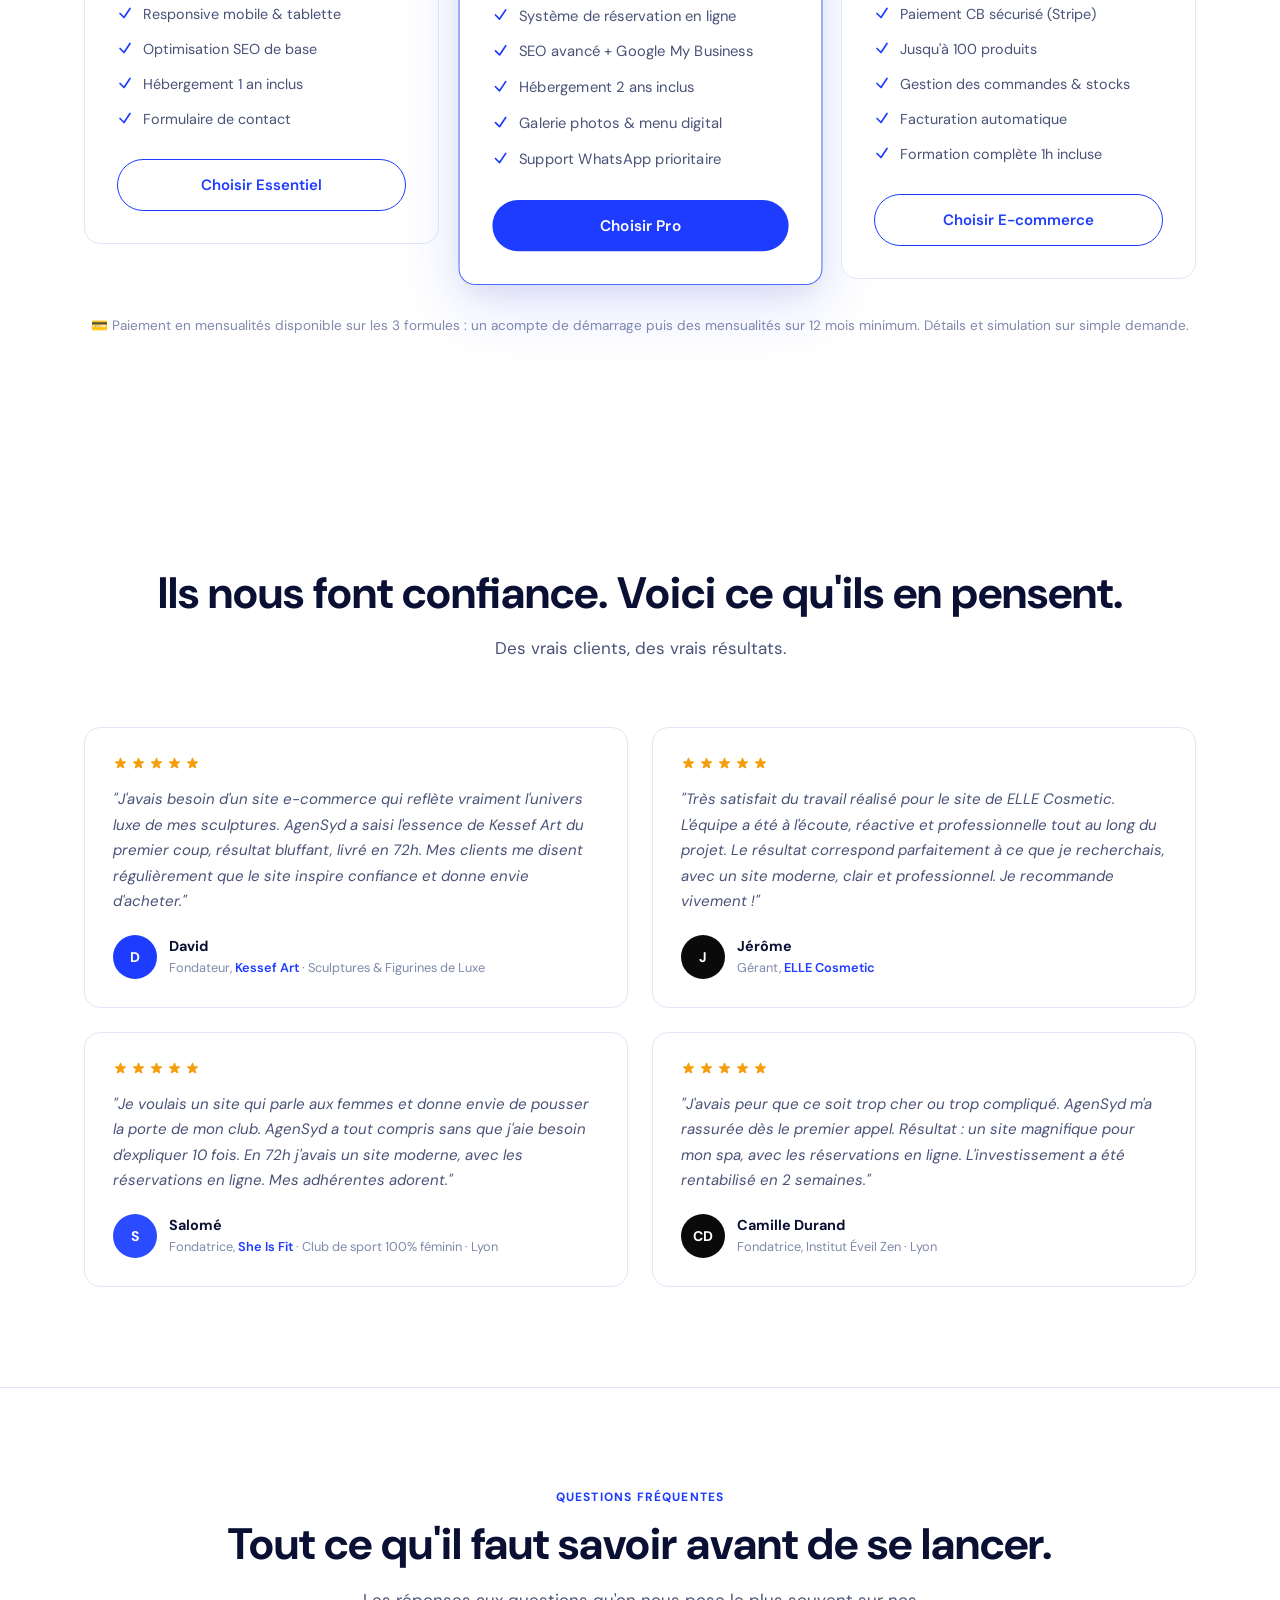
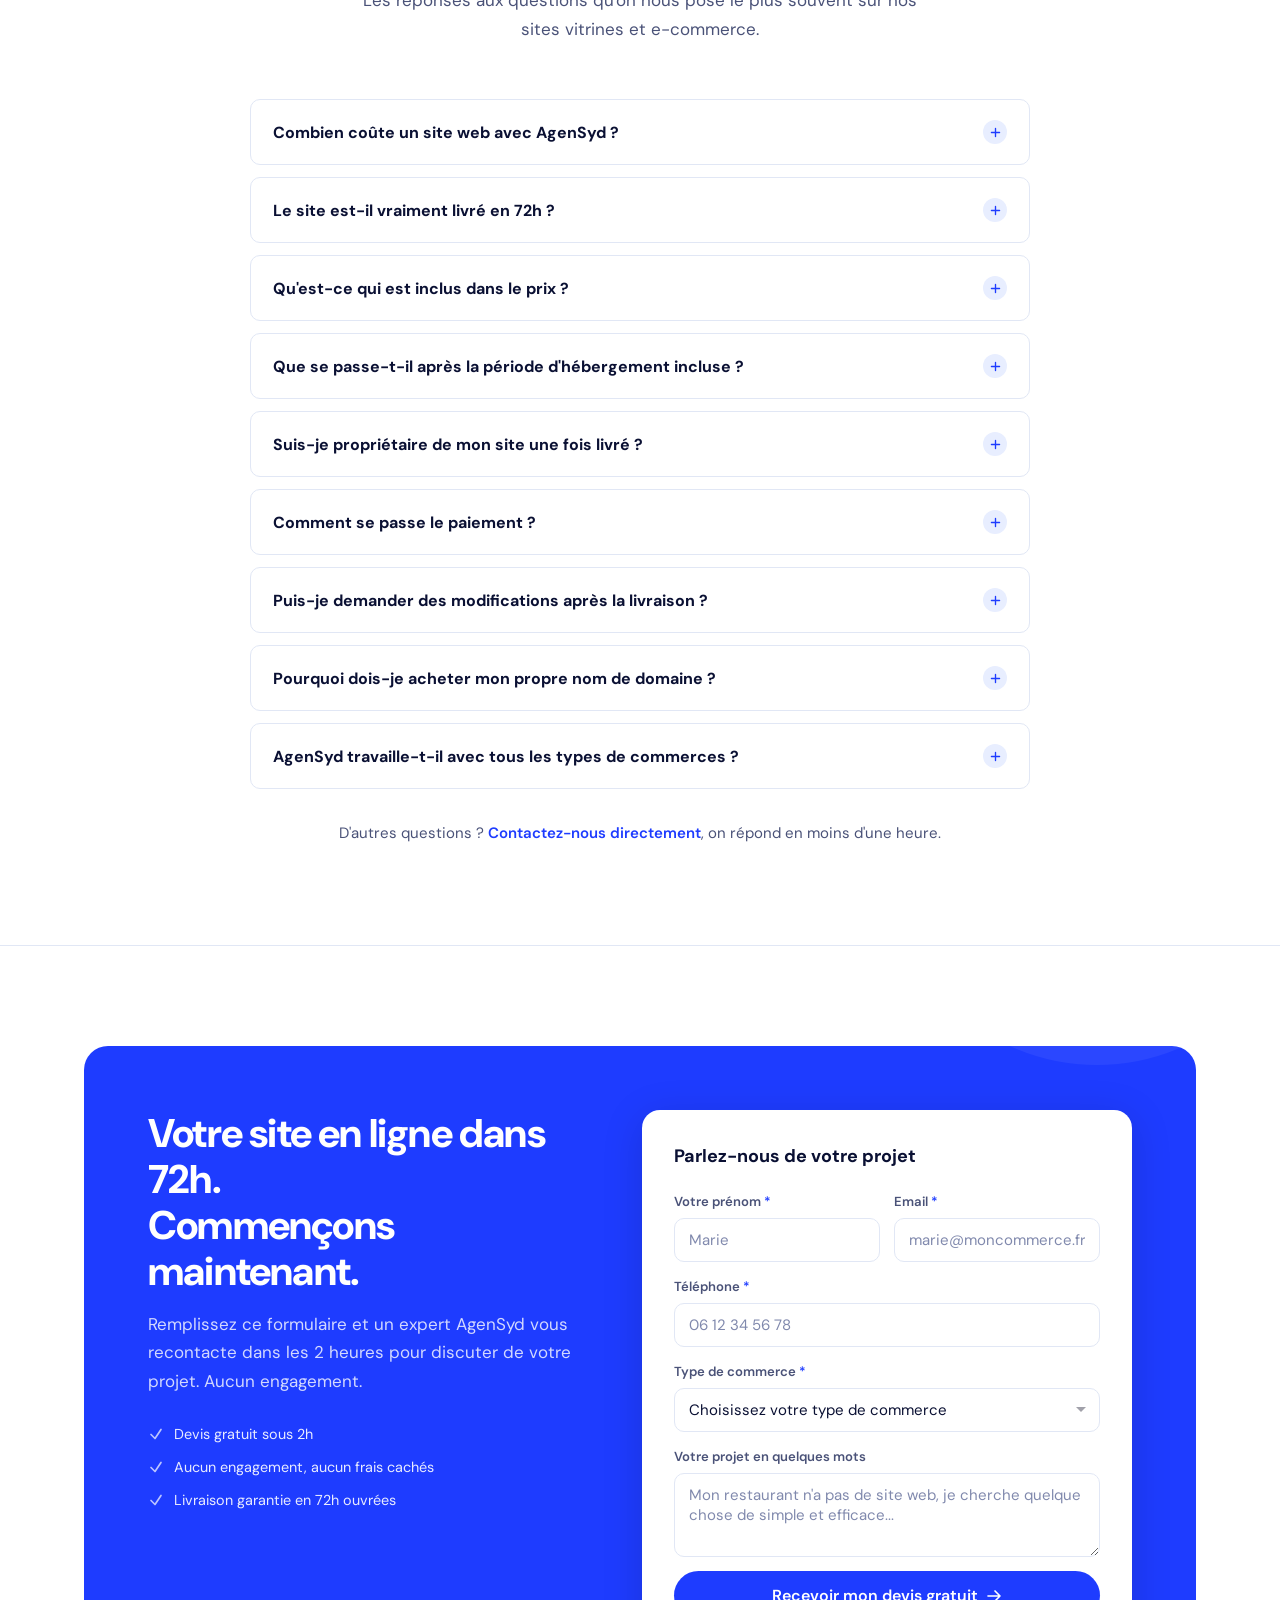
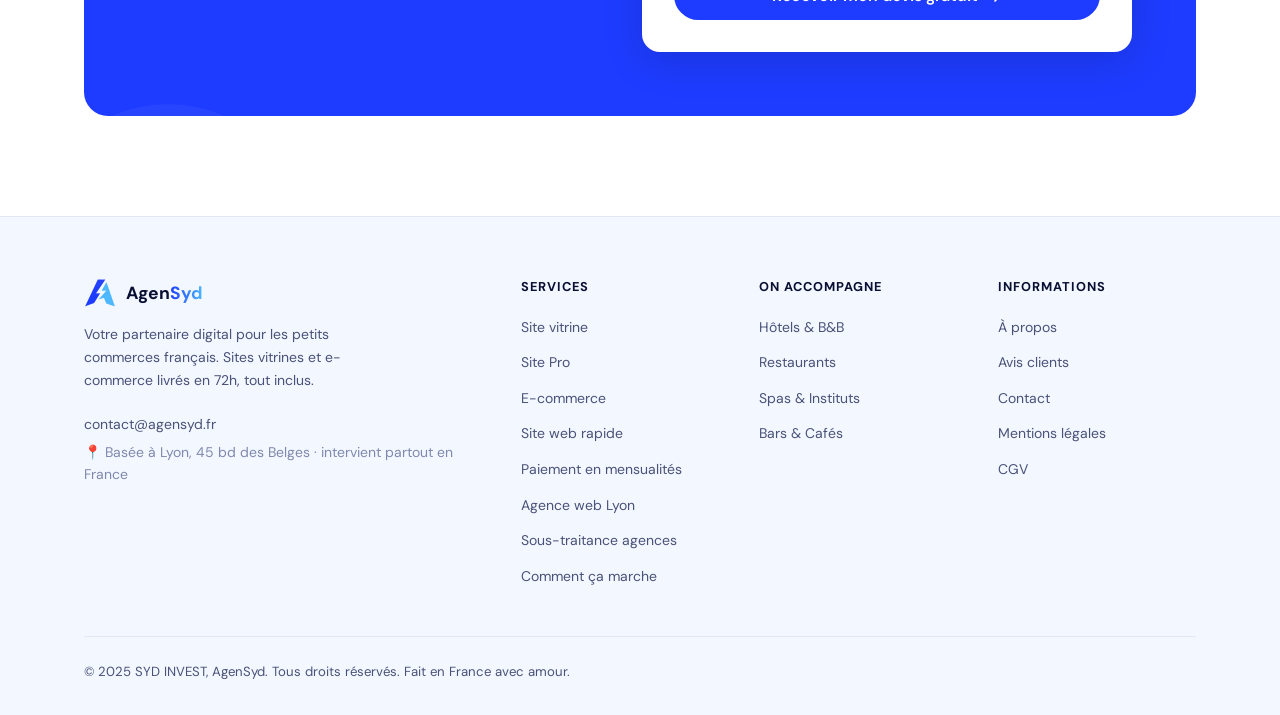
==== commit 2b7110a6: "Hero animé : titre en relief, cartes flottantes, badge rotatif, menu transparent Co-Authored-By: Cla" ====
--- a/index.html
+++ b/index.html
@@ -27,7 +27,7 @@
   <link rel="apple-touch-icon" href="apple-touch-icon.png" />
   <link rel="preconnect" href="https://fonts.googleapis.com" />
   <link rel="preconnect" href="https://fonts.gstatic.com" crossorigin />
-  <link href="https://fonts.googleapis.com/css2?family=DM+Sans:ital,opsz,wght@0,9..40,300;0,9..40,400;0,9..40,500;0,9..40,600;0,9..40,700;1,9..40,400&family=Inter:wght@400;500;600&display=swap" rel="stylesheet" />
+  <link href="https://fonts.googleapis.com/css2?family=DM+Sans:ital,opsz,wght@0,9..40,300;0,9..40,400;0,9..40,500;0,9..40,600;0,9..40,700;1,9..40,400&family=Inter:wght@400;500;600&family=Archivo+Black&display=swap" rel="stylesheet" />
   <script type="application/ld+json">
   {
     "@context": "https://schema.org",
@@ -968,6 +968,111 @@
     #agencies .agency-points li { background: rgba(255,255,255,.12); border-color: rgba(255,255,255,.3); }
     #agencies .btn-primary { background: #4DB8FF; color: #0A1033; }
     #agencies .btn-primary:hover { background: #7AC9FF; color: #0A1033; }
+
+    /* ─── Hero animé : bleu électrique ─── */
+    #hero.hx { position: relative; background: #1E3CFF; color: #fff; padding: 0; overflow: hidden; display: flex; flex-direction: column; }
+    .hx-grid { position: absolute; inset: 0; pointer-events: none; z-index: 0;
+      background-image: linear-gradient(to right, rgba(255,255,255,.09) 1px, transparent 1px), linear-gradient(to bottom, rgba(255,255,255,.09) 1px, transparent 1px);
+      background-size: 4rem 4rem; }
+    .hx-main { position: relative; z-index: 10; width: 100%; max-width: 1440px; margin: 0 auto; padding: 128px 16px 0; display: flex; flex-direction: column; align-items: center; }
+    .hx-stage { position: relative; width: 100%; max-width: 1100px; padding: 8px 0 56px; }
+    .hx-title { margin: 0; display: flex; flex-direction: column; gap: 6px; text-transform: uppercase; letter-spacing: -.03em; line-height: .88;
+      font-family: 'Archivo Black', 'Arial Black', Impact, sans-serif; font-weight: 900; position: relative; z-index: 10; }
+    .hx-title span { display: block; white-space: nowrap; text-shadow: 0.0062em 0.0062em 0 #0A1FA0, 0.0124em 0.0124em 0 #0A1FA0, 0.0186em 0.0186em 0 #0A1FA0, 0.0248em 0.0248em 0 #0A1FA0, 0.031em 0.031em 0 #0A1FA0, 0.0372em 0.0372em 0 #0A1FA0, 0.0434em 0.0434em 0 #0A1FA0, 0.0496em 0.0496em 0 #0A1FA0, 0.0558em 0.0558em 0 #0A1FA0, 0.062em 0.062em 0 #0A1FA0, 0.0682em 0.0682em 0 #0A1FA0, 0.0744em 0.0744em 0 #0A1FA0, 0.0806em 0.0806em 0 #0A1FA0, 0.0868em 0.0868em 0 #0A1FA0; }
+    .hx-l1 { align-self: flex-start; margin-left: 10%; font-size: clamp(1.9rem, 6.2vw, 5.2rem); color: #4DB8FF; position: relative; z-index: 30; }
+    .hx-l2 { align-self: center; font-size: clamp(2.6rem, 10.2vw, 7.8rem); color: #fff; position: relative; z-index: 20; }
+    .hx-l3 { align-self: flex-start; margin-left: 22%; font-size: clamp(1.9rem, 6.2vw, 5.2rem); color: #fff; }
+    .hx-over { position: absolute; inset: 0; pointer-events: none; }
+    .hx-card { position: absolute; z-index: 30; pointer-events: auto; animation: hx-float 5s ease-in-out infinite; }
+    .hx-card-a { bottom: 2%; left: max(-9.5rem, calc((100% - 100vw) / 2 + 12px)); }
+    .hx-card-b { top: 6%; right: max(-9.5rem, calc((100% - 100vw) / 2 + 12px)); animation-duration: 6s; animation-delay: 1s; }
+    .hx-glass { width: 11.5rem; aspect-ratio: 3 / 3.4; background: rgba(255,255,255,.18); -webkit-backdrop-filter: blur(10px); backdrop-filter: blur(10px);
+      border: 1px solid rgba(255,255,255,.4); border-radius: 2rem; padding: 1.1rem; display: flex; flex-direction: column; align-items: center; justify-content: center;
+      box-shadow: 0 25px 50px -12px rgba(0,0,40,.35); transition: transform .5s; text-align: center; }
+    .hx-card-a .hx-glass { transform: rotate(-12deg); }
+    .hx-card-b .hx-glass { transform: rotate(12deg); }
+    .hx-glass:hover { transform: rotate(0deg); }
+    .hx-av { width: 5rem; height: 5rem; border-radius: 50%; background: #4DB8FF; color: #0A1033; display: flex; align-items: center; justify-content: center;
+      font-family: 'Archivo Black', 'Arial Black', sans-serif; font-size: 2rem; border: 3px solid rgba(255,255,255,.6); margin-bottom: .8rem; }
+    .hx-card-b .hx-av { background: #fff; color: #1E3CFF; }
+    .hx-n { font-weight: 700; font-size: 1.05rem; color: #fff; margin: 0; }
+    .hx-m { font-size: .72rem; color: rgba(255,255,255,.85); margin: .3rem 0 0; }
+    @keyframes hx-float { 0%, 100% { translate: 0 0; } 50% { translate: 0 -15px; } }
+    .hx-arrow { position: absolute; width: 7rem; height: 7rem; z-index: 20; pointer-events: none; }
+    .hx-arrow svg { width: 100%; height: 100%; overflow: visible; fill: none; stroke: #4DB8FF; stroke-width: 6; stroke-linecap: round; stroke-linejoin: round; }
+    .hx-arrow-l { bottom: -6%; left: 17%; }
+    .hx-arrow-r { top: -2%; right: 17%; }
+    .hx-badge { position: absolute; z-index: 40; pointer-events: auto; bottom: -9%; right: 1%; width: 8.5rem; height: 8.5rem; border-radius: 50%; background: #4DB8FF; color: #0A1033;
+      display: flex; align-items: center; justify-content: center; transform: rotate(12deg); box-shadow: 0 20px 40px rgba(0,0,40,.3); border: 3px solid rgba(10,16,51,.06); transition: transform .25s; }
+    .hx-badge:hover { transform: rotate(12deg) scale(1.06); }
+    .hx-badge .ring { position: absolute; inset: 4px; animation: hx-spin 10s linear infinite; }
+    .hx-badge .ring svg { width: 100%; height: 100%; }
+    .hx-badge .ring text { font-family: 'Archivo Black', 'Arial Black', sans-serif; font-size: 7.4px; letter-spacing: .06em; fill: #0A1033; text-transform: uppercase; }
+    .hx-badge .go { width: 2.4rem; height: 2.4rem; stroke: #0A1033; fill: none; stroke-width: 8; stroke-linecap: round; stroke-linejoin: round; overflow: visible; position: relative; }
+    @keyframes hx-spin { to { transform: rotate(360deg); } }
+    .hx-cta { position: relative; z-index: 20; text-align: center; max-width: 640px; padding-bottom: 72px; }
+    .hx-sub { font-size: 1.1rem; line-height: 1.7; color: rgba(255,255,255,.92); margin: 0 0 28px; }
+    .hx-actions { display: flex; flex-wrap: wrap; gap: 12px; justify-content: center; }
+    #hero.hx .btn-primary { background: #4DB8FF; color: #0A1033; }
+    #hero.hx .btn-primary:hover { background: #7AC9FF; color: #0A1033; }
+    #hero.hx .btn-ghost { color: #fff; border-color: rgba(255,255,255,.7); background: transparent; }
+    #hero.hx .btn-ghost:hover { background: rgba(255,255,255,.14); border-color: #fff; color: #fff; }
+    #hero.hx .hero-agency-link { margin-top: 20px; color: rgba(255,255,255,.88); }
+    #hero.hx .hero-agency-link a { color: #fff; }
+    #hero.hx .hero-social-proof { justify-content: center; }
+    #hero.hx .hero-proof-text { color: rgba(255,255,255,.88); }
+    #hero.hx .hero-proof-text strong { color: #fff; }
+    #hero.hx .hero-avatars span { border-color: #1E3CFF; }
+    .hx-sheet { position: relative; z-index: 20; background: #fff; color: #0A1033; border-radius: 2.5rem 2.5rem 0 0; padding: 56px 24px 64px; box-shadow: 0 -20px 50px rgba(0,0,40,.2); width: 100%; }
+    .hx-cards { max-width: 1152px; margin: 0 auto; display: grid; grid-template-columns: repeat(3, 1fr); gap: 32px; }
+    .hx-fc { position: relative; background: #F3F7FF; border: 1px solid #E1E7F5; border-radius: 2rem; padding: 32px; min-height: 16rem; display: flex; flex-direction: column; align-items: center; text-align: center; }
+    .hx-fc h3 { font-family: 'Archivo Black', 'Arial Black', sans-serif; font-weight: 900; text-transform: uppercase; font-size: 1.4rem; line-height: 1.1; margin: 0 0 8px; color: #0A1033; }
+    .hx-fc p { font-size: .8rem; font-weight: 700; color: rgba(10,16,51,.6); margin: 0 0 auto; }
+    .hx-pill { position: relative; width: 100%; display: flex; justify-content: center; margin-top: 24px; }
+    .hx-pill-a { display: flex; align-items: center; background: #1E3CFF; color: #fff; border-radius: 1rem; padding: 8px 64px 8px 8px; box-shadow: 0 10px 20px rgba(30,60,255,.25); position: relative; z-index: 10; }
+    .hx-pill-a .av { width: 2rem; height: 2rem; border-radius: 50%; background: #4DB8FF; color: #0A1033; font-weight: 800; font-size: .8rem; display: flex; align-items: center; justify-content: center; margin-right: 12px; flex-shrink: 0; }
+    .hx-pill-a b { display: block; font-size: .7rem; line-height: 1; }
+    .hx-pill-a small { display: block; font-size: .6rem; color: rgba(255,255,255,.75); margin-top: 4px; line-height: 1; }
+    .hx-chip { position: absolute; right: .5rem; top: 50%; transform: translateY(-50%); background: #4DB8FF; color: #0A1033; font-weight: 800; font-size: .7rem; padding: 8px 12px; border-radius: .75rem; z-index: 20; box-shadow: 0 6px 12px rgba(0,0,40,.15); }
+    .hx-pill-b { display: flex; align-items: center; background: #1E3CFF; color: #fff; border-radius: 999px; padding: 6px; box-shadow: 0 10px 20px rgba(30,60,255,.25); }
+    .hx-pill-b .n { background: rgba(255,255,255,.2); font-weight: 700; font-size: .9rem; padding: 8px 16px; border-radius: 999px; margin-right: 8px; }
+    .hx-pill-b .l { font-weight: 700; font-size: .75rem; padding: 0 16px; }
+    .hx-dot { position: absolute; bottom: -1.5rem; right: 33%; background: #4DB8FF; border-radius: 50%; padding: 10px; transform: rotate(12deg); box-shadow: 0 6px 12px rgba(0,0,40,.15); z-index: 20; }
+    .hx-dot svg { width: 1rem; height: 1rem; stroke: #0A1033; fill: none; stroke-width: 3; stroke-linecap: round; stroke-linejoin: round; display: block; }
+    .hx-bubble { position: relative; background: #4DB8FF; color: #0A1033; border-radius: 2rem; padding: 16px 24px; margin-top: 24px; width: 100%; max-width: 200px; box-shadow: 0 10px 20px rgba(0,0,40,.12); }
+    .hx-bubble small { display: block; font-size: .6rem; font-weight: 800; text-transform: uppercase; letter-spacing: .08em; margin-bottom: 2px; }
+    .hx-bubble strong { font-family: 'Archivo Black', 'Arial Black', sans-serif; font-size: 1.4rem; font-weight: 900; }
+    .hx-bubble::after { content: ''; position: absolute; bottom: -8px; left: 32px; width: 20px; height: 20px; background: #4DB8FF; transform: rotate(45deg); }
+    .hx-next { position: absolute; right: -3rem; bottom: 2rem; width: 4rem; height: 4rem; z-index: 30; }
+    .hx-next svg { width: 100%; height: 100%; overflow: visible; fill: none; stroke: #0A1033; stroke-width: 5; stroke-linecap: round; stroke-linejoin: round; }
+    @media (max-width: 900px) {
+      .hx-main { padding-top: 100px; }
+      .hx-stage { padding-bottom: 8px; }
+      .hx-l1 { margin-left: 2%; } .hx-l3 { margin-left: 14%; }
+      .hx-over { position: static; display: flex; justify-content: center; align-items: center; gap: 16px; flex-wrap: wrap; margin-top: 28px; }
+      .hx-card, .hx-card-a, .hx-card-b { position: static; }
+      .hx-glass { width: 7.6rem; padding: .7rem; border-radius: 1.5rem; }
+      .hx-av { width: 3rem; height: 3rem; font-size: 1.3rem; margin-bottom: .5rem; }
+      .hx-n { font-size: .85rem; } .hx-m { font-size: .62rem; }
+      .hx-arrow { display: none; }
+      .hx-badge { position: static; width: 6.2rem; height: 6.2rem; }
+      .hx-cta { padding-top: 28px; }
+      .hx-cards { grid-template-columns: 1fr; gap: 20px; }
+      .hx-next { display: none; }
+    }
+    @media (prefers-reduced-motion: reduce) { .hx-card, .hx-badge .ring { animation: none; } }
+    /* Menu transparent sur le hero bleu */
+    #navbar:not(.scrolled) .logo-def { display: none; }
+    #navbar.scrolled .logo-blue { display: none; }
+    #navbar:not(.scrolled) .nav-logo > span { color: #fff; }
+    #navbar:not(.scrolled) .logo-syd { background: none; -webkit-text-fill-color: #4DB8FF; color: #4DB8FF; }
+    #navbar:not(.scrolled) .nav-links { gap: 8px; }
+    #navbar:not(.scrolled) .nav-links a { color: #fff; border: 1px solid rgba(255,255,255,.32); border-radius: 999px; padding: 5px 11px; font-size: .78rem; white-space: nowrap; }
+    #navbar:not(.scrolled) .nav-links a:hover { background: rgba(255,255,255,.12); color: #fff; }
+    #navbar:not(.scrolled) .nav-cta .btn-ghost { color: #fff; border-color: rgba(255,255,255,.8); }
+    #navbar:not(.scrolled) .nav-cta .btn-ghost:hover { background: #fff; color: #1E3CFF; }
+    #navbar:not(.scrolled) .nav-cta .btn-primary { background: #4DB8FF; color: #0A1033; }
+    #navbar:not(.scrolled) .nav-hamburger span { background: #fff; }
 </style>
 </head>
 <body>
@@ -983,7 +1088,8 @@
     <nav class="nav-inner" aria-label="Navigation principale">
       <a href="#" class="nav-logo" aria-label="Accueil AgenSyd">
         <div class="nav-logo-mark">
-          <img src="logo-icon.png" alt="AgenSyd logo" width="44" height="44" />
+          <img class="logo-def" src="logo-icon.png" alt="AgenSyd logo" width="44" height="44" />
+          <img class="logo-blue" src="logo-icon-onblue.png" alt="" aria-hidden="true" width="44" height="44" />
         </div>
         <span>Agen<span class="logo-syd">Syd</span></span>
       </a>
@@ -1022,157 +1128,67 @@
 </nav>
 
 <!-- ─── HERO ─── -->
-<main>
-<section id="hero" aria-labelledby="hero-title">
-  <div class="container">
-    <div class="hero-content">
-      <div class="hero-text">
-        <div class="reveal" style="margin-bottom:20px">
-          <span class="badge">
-            <svg xmlns="http://www.w3.org/2000/svg" fill="none" viewBox="0 0 24 24" stroke="currentColor" stroke-width="2.5" aria-hidden="true"><path stroke-linecap="round" stroke-linejoin="round" d="M3.75 13.5l10.5-11.25L12 10.5h8.25L9.75 21.75 12 13.5H3.75z"/></svg>
-            Livraison garantie en 72h
-          </span>
-        </div>
-        <h1 class="hero-title reveal reveal-delay-1" id="hero-title">
-          Votre site web pro,<br>
-          <span class="highlight">prêt en 72h.</span><br>
-          Zéro prise de tête.
-        </h1>
-        <p class="hero-sub reveal reveal-delay-2">
-          Nous créons des sites vitrines et e-commerce sur-mesure pour les hôtels, restaurants, spas et bars. Tout inclus&nbsp;: design, hébergement, maintenance. Vous vous occupez du commerce, on s'occupe du reste.
-        </p>
-        <div class="hero-actions reveal reveal-delay-3">
-          <a href="#contact" class="btn btn-primary">
-            Voir mon site en 72h
-            <svg xmlns="http://www.w3.org/2000/svg" fill="none" viewBox="0 0 24 24" stroke="currentColor" stroke-width="2.5" aria-hidden="true"><path stroke-linecap="round" stroke-linejoin="round" d="M13.5 4.5 21 12m0 0-7.5 7.5M21 12H3"/></svg>
-          </a>
-          <a href="#pricing" class="btn btn-ghost">Voir les tarifs</a>
-        </div>
-        <p class="hero-agency-link reveal reveal-delay-3">Vous êtes une agence&nbsp;? <a href="sous-traitance.html">Sous-traitez vos sites chez AgenSyd, en marque blanche&nbsp;&rarr;</a></p>
-        <div class="hero-social-proof reveal reveal-delay-4">
-          <div class="hero-avatars" aria-hidden="true">
-            <span style="background:#2A4BFF">ML</span>
-            <span style="background:#B7C2FF">SA</span>
-            <span style="background:#B7C2FF">PD</span>
-            <span style="background:#0A0A0A">CL</span>
-          </div>
-          <p class="hero-proof-text">
-            <strong>+40 commerces</strong> nous ont déjà fait confiance
-          </p>
-        </div>
-      </div>
-
-      <div class="hero-visual reveal reveal-delay-2" aria-hidden="true">
-        <div class="mockup-wrapper">
-          <div class="mockup-inner">
-            <div class="mockup-bar">
-              <div class="mockup-dot" style="background:#FF5F57"></div>
-              <div class="mockup-dot" style="background:#FFBD2E"></div>
-              <div class="mockup-dot" style="background:#28CA41"></div>
-              <div style="flex:1;height:16px;background:#E6E6E6;border-radius:100px;margin-left:8px;"></div>
-            </div>
-            <div class="mockup-viewport">
-
-              <!-- Slide 1 : Restaurant -->
-              <div class="mslide active">
-                <div class="ms-nav">
-                  <div class="ms-logo" style="color:#C2410C;">🍽 Le Bouchon Lyonnais</div>
-                  <div class="ms-nav-links">
-                    <span>Menu</span><span>Réserver</span><span>Contact</span>
-                  </div>
-                  <div class="ms-cta-sm" style="background:#C2410C;">Réserver</div>
-                </div>
-                <div class="ms-hero" style="background:linear-gradient(135deg,#FFF7ED,#FFEDD5);">
-                  <div class="ms-tag" style="background:#FFEDD5;color:#C2410C;">⭐ Restaurant lyonnais</div>
-                  <div class="ms-title" style="color:#1C1C1E;">La cuisine<br>du terroir.</div>
-                  <div class="ms-sub">Ouvert du mardi au dimanche · 69001 Lyon</div>
-                  <div class="ms-btn" style="background:#C2410C;">Voir le menu →</div>
-                </div>
-                <div class="ms-cards">
-                  <div class="ms-card" style="background:#FFF7ED;">
-                    <div class="ms-card-img" style="background:linear-gradient(135deg,#FDBA74,#F97316);"></div>
-                    <div>Entrées</div><div class="ms-card-label">dès 9€</div>
-                  </div>
-                  <div class="ms-card" style="background:#FFF7ED;">
-                    <div class="ms-card-img" style="background:linear-gradient(135deg,#FB923C,#EA580C);"></div>
-                    <div>Plats</div><div class="ms-card-label">dès 18€</div>
-                  </div>
-                  <div class="ms-card" style="background:#FFF7ED;">
-                    <div class="ms-card-img" style="background:linear-gradient(135deg,#FED7AA,#FDBA74);"></div>
-                    <div>Desserts</div><div class="ms-card-label">dès 7€</div>
-                  </div>
-                </div>
-              </div>
-
-              <!-- Slide 2 : Spa -->
-              <div class="mslide">
-                <div class="ms-nav">
-                  <div class="ms-logo" style="color:#0F766E;">✦ Spa Sérénité</div>
-                  <div class="ms-nav-links">
-                    <span>Soins</span><span>Tarifs</span><span>Réserver</span>
-                  </div>
-                  <div class="ms-cta-sm" style="background:#0F766E;">Réserver</div>
-                </div>
-                <div class="ms-hero" style="background:linear-gradient(135deg,#F0FDFA,#CCFBF1);">
-                  <div class="ms-tag" style="background:#CCFBF1;color:#0F766E;">✦ Institut & spa</div>
-                  <div class="ms-title" style="color:#134E4A;">Prenez soin<br>de vous.</div>
-                  <div class="ms-sub">Massages · Soins visage · Hammam · Paris 8e</div>
-                  <div class="ms-btn" style="background:#0F766E;">Découvrir nos soins →</div>
-                </div>
-                <div class="ms-cards">
-                  <div class="ms-card" style="background:#F0FDFA;">
-                    <div class="ms-card-img" style="background:linear-gradient(135deg,#5EEAD4,#14B8A6);"></div>
-                    <div>Massages</div><div class="ms-card-label">dès 60€</div>
-                  </div>
-                  <div class="ms-card" style="background:#F0FDFA;">
-                    <div class="ms-card-img" style="background:linear-gradient(135deg,#99F6E4,#5EEAD4);"></div>
-                    <div>Visage</div><div class="ms-card-label">dès 75€</div>
-                  </div>
-                  <div class="ms-card" style="background:#F0FDFA;">
-                    <div class="ms-card-img" style="background:linear-gradient(135deg,#CCFBF1,#99F6E4);"></div>
-                    <div>Forfaits</div><div class="ms-card-label">dès 120€</div>
-                  </div>
-                </div>
-              </div>
-
-              <!-- Slide 3 : Hôtel -->
-              <div class="mslide">
-                <div class="ms-nav">
-                  <div class="ms-logo" style="color:#1D4ED8;">🏨 Hôtel du Parc</div>
-                  <div class="ms-nav-links">
-                    <span>Chambres</span><span>Services</span><span>Contact</span>
-                  </div>
-                  <div class="ms-cta-sm" style="background:#1D4ED8;">Réserver</div>
-                </div>
-                <div class="ms-hero" style="background:linear-gradient(135deg,#EFF6FF,#EEF1FF);">
-                  <div class="ms-tag" style="background:#EEF1FF;color:#1D4ED8;">★★★ Hôtel Bordeaux</div>
-                  <div class="ms-title" style="color:#1E3A8A;">Un séjour<br>inoubliable.</div>
-                  <div class="ms-sub">20 chambres · Petit-déjeuner inclus · Centre-ville</div>
-                  <div class="ms-btn" style="background:#1D4ED8;">Voir les chambres →</div>
-                </div>
-                <div class="ms-cards">
-                  <div class="ms-card" style="background:#EFF6FF;">
-                    <div class="ms-card-img" style="background:linear-gradient(135deg,#93C5FD,#CBD3FF);"></div>
-                    <div>Standard</div><div class="ms-card-label">dès 89€/nuit</div>
-                  </div>
-                  <div class="ms-card" style="background:#EFF6FF;">
-                    <div class="ms-card-img" style="background:#60A5FA;"></div>
-                    <div>Supérieure</div><div class="ms-card-label">dès 129€/nuit</div>
-                  </div>
-                  <div class="ms-card" style="background:#EFF6FF;">
-                    <div class="ms-card-img" style="background:linear-gradient(135deg,#BFDBFE,#93C5FD);"></div>
-                    <div>Suite</div><div class="ms-card-label">dès 199€/nuit</div>
-                  </div>
-                </div>
-              </div>
-
-            </div>
-          </div>
-          <div class="mockup-badge-floating">
-            <div class="pulse"></div>
-            Site en ligne · 72h
-          </div>
-        </div>
+<section id="hero" class="hx" aria-labelledby="hero-title">
+  <div class="hx-grid" aria-hidden="true"></div>
+  <div class="hx-main">
+    <div class="hx-stage">
+      <h1 id="hero-title" class="hx-title">
+        <span class="hx-l1">Site web pro</span>
+        <span class="hx-l2">Prêt en 72h</span>
+        <span class="hx-l3">Zéro stress</span>
+      </h1>
+      <div class="hx-over">
+        <div class="hx-card hx-card-a"><div class="hx-glass"><div class="hx-av" aria-hidden="true">K</div><p class="hx-n">Kessef Art</p><p class="hx-m">E-commerce · livré en 72h</p></div></div>
+        <div class="hx-card hx-card-b"><div class="hx-glass"><div class="hx-av" aria-hidden="true">S</div><p class="hx-n">She Is Fit</p><p class="hx-m">Réservation en ligne · Lyon</p></div></div>
+        <div class="hx-arrow hx-arrow-l" aria-hidden="true"><svg viewBox="0 0 100 100"><path d="M10,90 C 10,40 40,20 60,50 C 70,65 80,75 95,70" /><path d="M80,55 L95,70 L85,85" /></svg></div>
+        <div class="hx-arrow hx-arrow-r" aria-hidden="true"><svg viewBox="0 0 100 100"><path d="M90,10 C 80,60 60,80 40,60 C 20,40 40,20 60,30 C 80,40 70,70 50,80" /><path d="M65,75 L50,80 L55,65" /></svg></div>
+        <a class="hx-badge" href="#contact" aria-label="Devis gratuit sous 2 heures, démarrer mon projet">
+          <div class="ring" aria-hidden="true"><svg viewBox="0 0 100 100"><path id="hxCircle" d="M 50, 50 m -36, 0 a 36,36 0 1,1 72,0 a 36,36 0 1,1 -72,0" fill="none"/><text><textPath href="#hxCircle" startOffset="0%" textLength="222" lengthAdjust="spacing">Devis gratuit sous 2h • Voir mon site •</textPath></text></svg></div>
+          <svg class="go" viewBox="0 0 100 100" aria-hidden="true"><path d="M20,80 Q 40,50 30,30 T 80,20"/><path d="M60,10 L80,20 L70,40"/></svg>
+        </a>
+      </div>
+    </div>
+    <div class="hx-cta">
+      <p class="hx-sub">Votre site web pro, prêt en 72h. Nous créons des sites vitrines et e-commerce sur-mesure pour les hôtels, restaurants, spas et bars. Tout inclus&nbsp;: design, hébergement, maintenance. Vous vous occupez du commerce, on s'occupe du reste.</p>
+      <div class="hx-actions">
+        <a href="#contact" class="btn btn-primary">Voir mon site en 72h
+          <svg xmlns="http://www.w3.org/2000/svg" fill="none" viewBox="0 0 24 24" stroke="currentColor" stroke-width="2.5" aria-hidden="true"><path stroke-linecap="round" stroke-linejoin="round" d="M13.5 4.5 21 12m0 0-7.5 7.5M21 12H3"/></svg>
+        </a>
+        <a href="#pricing" class="btn btn-ghost">Voir les tarifs</a>
+      </div>
+      <p class="hero-agency-link">Vous êtes une agence&nbsp;? <a href="sous-traitance.html">Sous-traitez vos sites chez AgenSyd, en marque blanche&nbsp;&rarr;</a></p>
+      <div class="hero-social-proof">
+        <div class="hero-avatars" aria-hidden="true">
+          <span style="background:#0A1033">ML</span><span style="background:#4DB8FF;color:#0A1033">SA</span><span style="background:#fff;color:#1E3CFF">PD</span><span style="background:#0A1033">CL</span>
+        </div>
+        <p class="hero-proof-text"><strong>+40 commerces</strong> nous ont déjà fait confiance</p>
+      </div>
+    </div>
+  </div>
+  <div class="hx-sheet">
+    <div class="hx-cards">
+      <div class="hx-fc">
+        <h3>Remplissez<br>le brief</h3>
+        <p>10 minutes, rien de technique</p>
+        <div class="hx-pill">
+          <div class="hx-pill-a"><div class="av" aria-hidden="true">V</div><div><b>Votre commerce</b><small>couleurs, pages, contenus</small></div></div>
+          <div class="hx-chip">10 min</div>
+        </div>
+        <div class="hx-next" aria-hidden="true"><svg viewBox="0 0 100 100"><path d="M20,80 Q 40,20 80,40" /><path d="M60,20 L80,40 L50,60" /></svg></div>
+      </div>
+      <div class="hx-fc">
+        <h3>Recevez<br>une maquette</h3>
+        <p>sous 24h, vous validez ou ajustez</p>
+        <div class="hx-pill">
+          <div class="hx-pill-b"><div class="n">24h</div><div class="l">MAQUETTE</div></div>
+          <div class="hx-dot" aria-hidden="true"><svg viewBox="0 0 24 24"><path d="M7 17L17 7M17 7H7M17 7V17"/></svg></div>
+        </div>
+        <div class="hx-next" aria-hidden="true"><svg viewBox="0 0 100 100"><path d="M20,80 Q 40,20 80,40" /><path d="M60,20 L80,40 L50,60" /></svg></div>
+      </div>
+      <div class="hx-fc">
+        <h3>Site en ligne<br>en 72h</h3>
+        <p>design, hébergement et maintenance inclus</p>
+        <div class="hx-bubble"><small>À partir de</small><strong>1199 €</strong></div>
       </div>
     </div>
   </div>
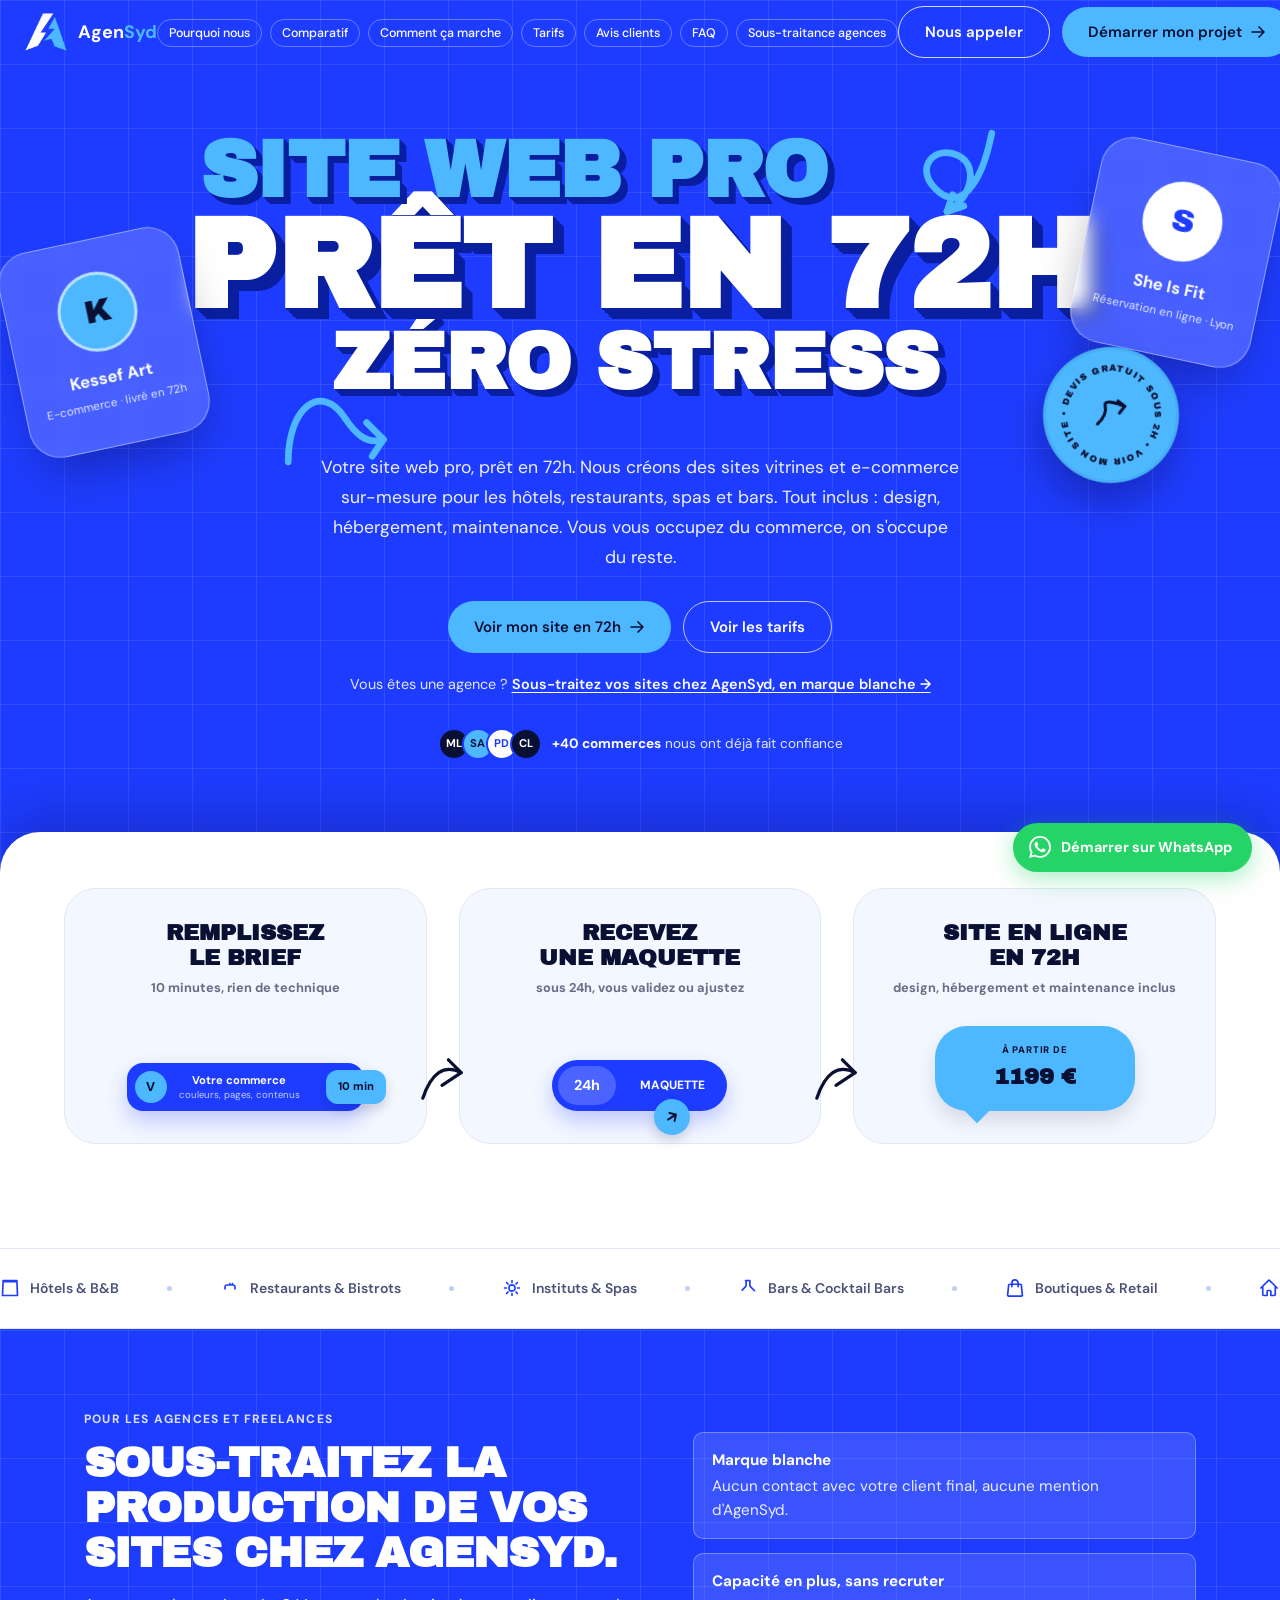
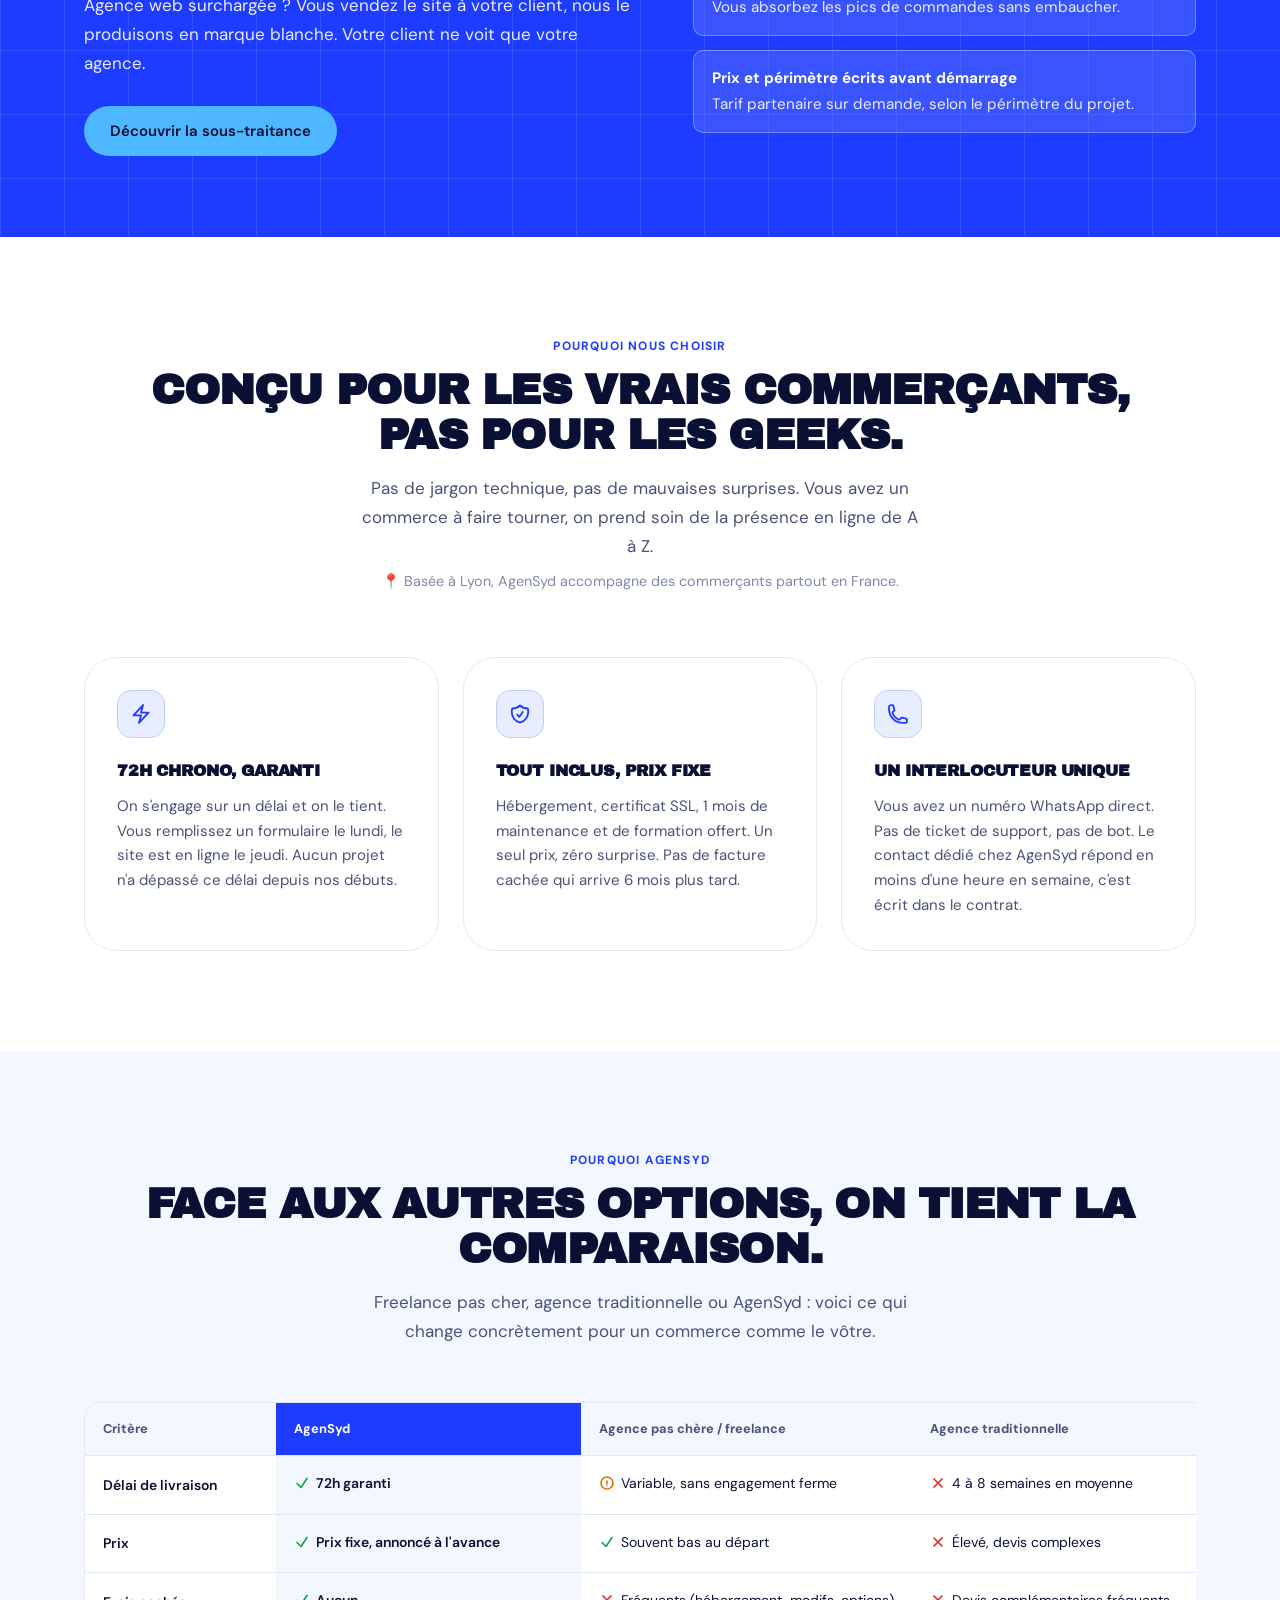
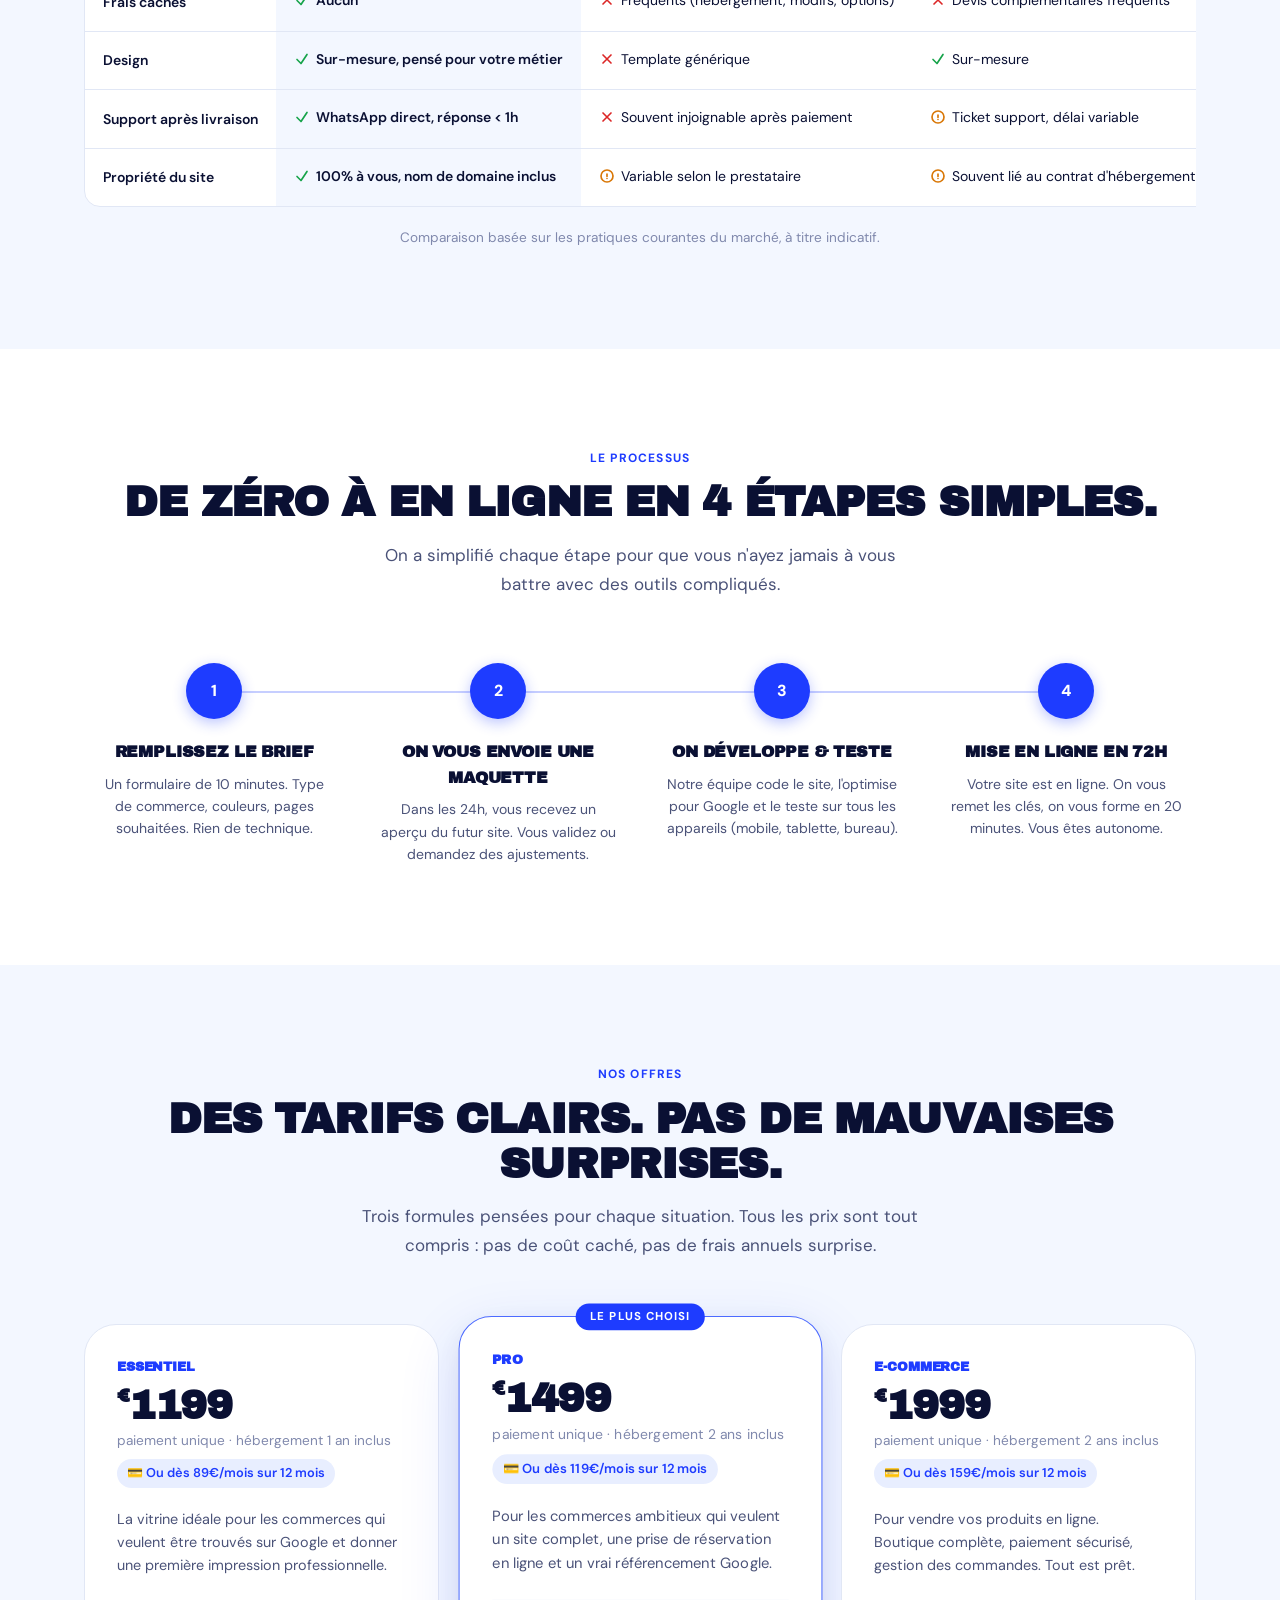
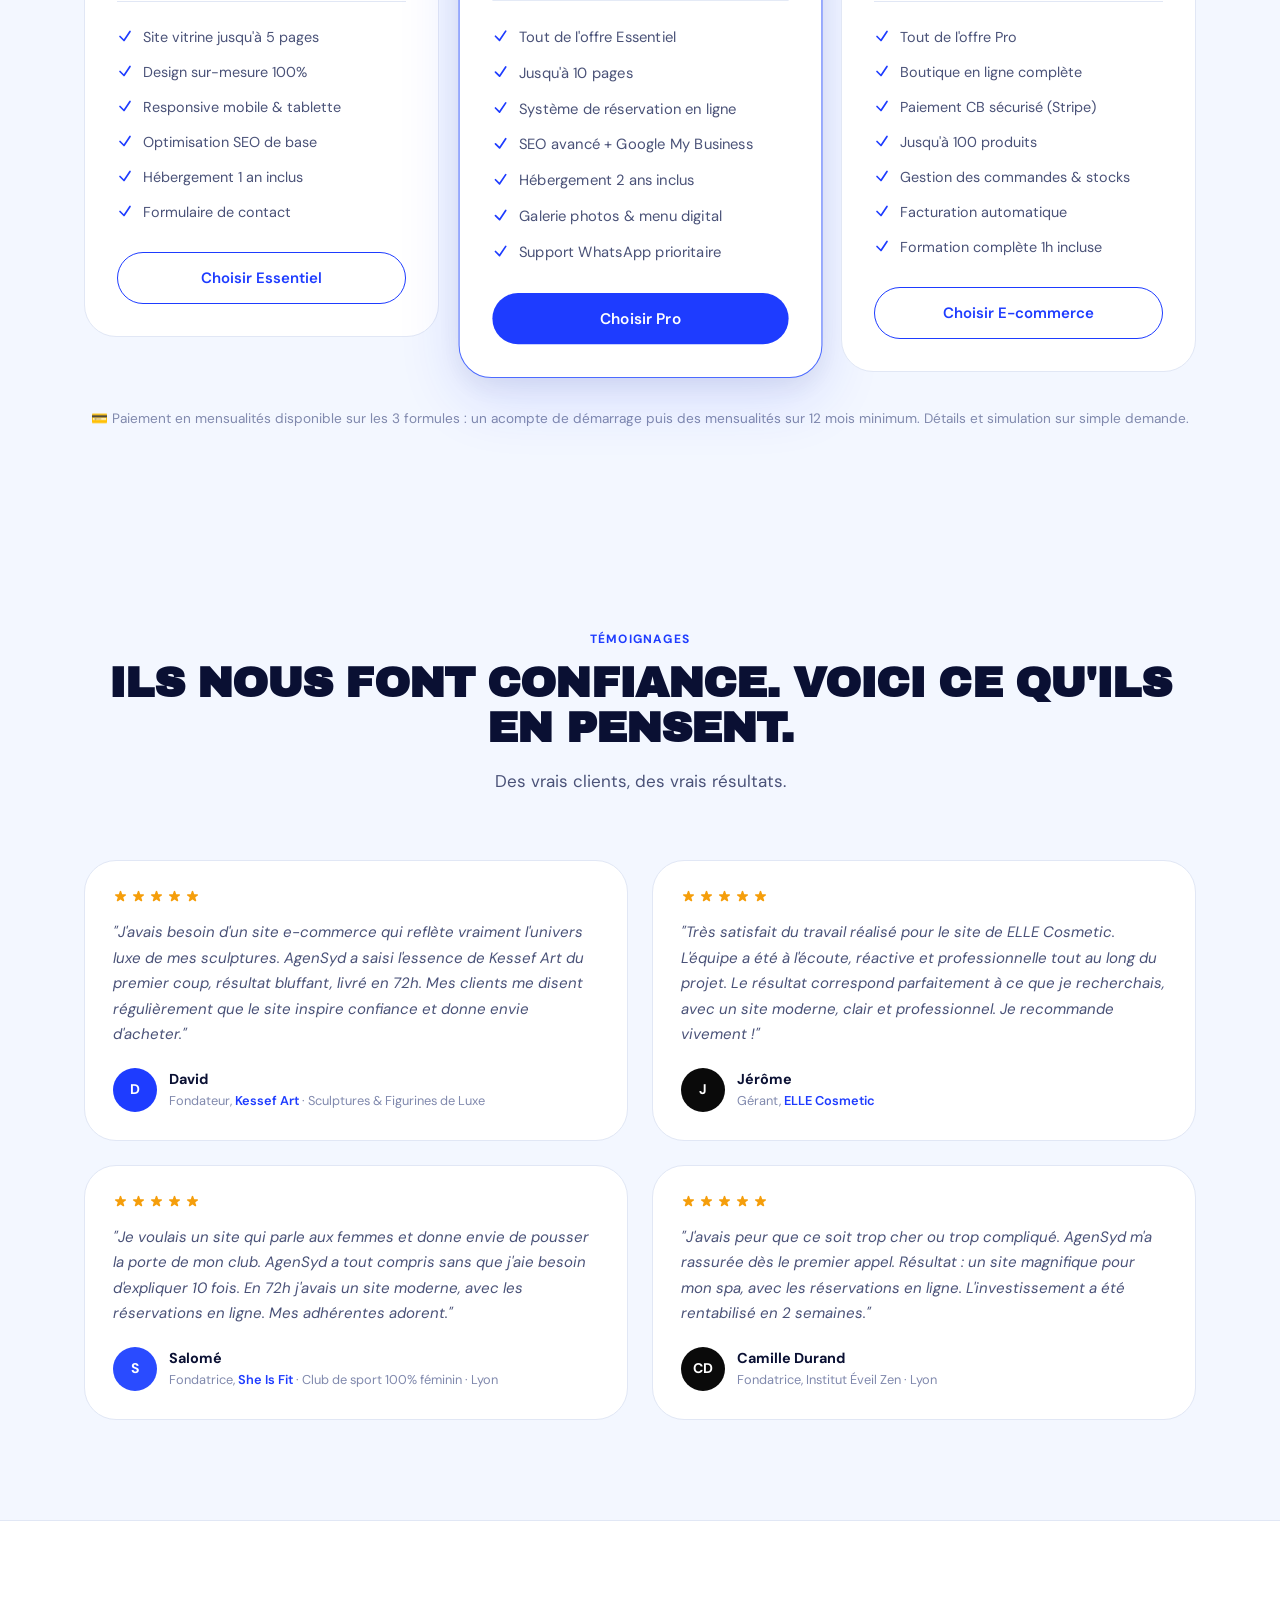
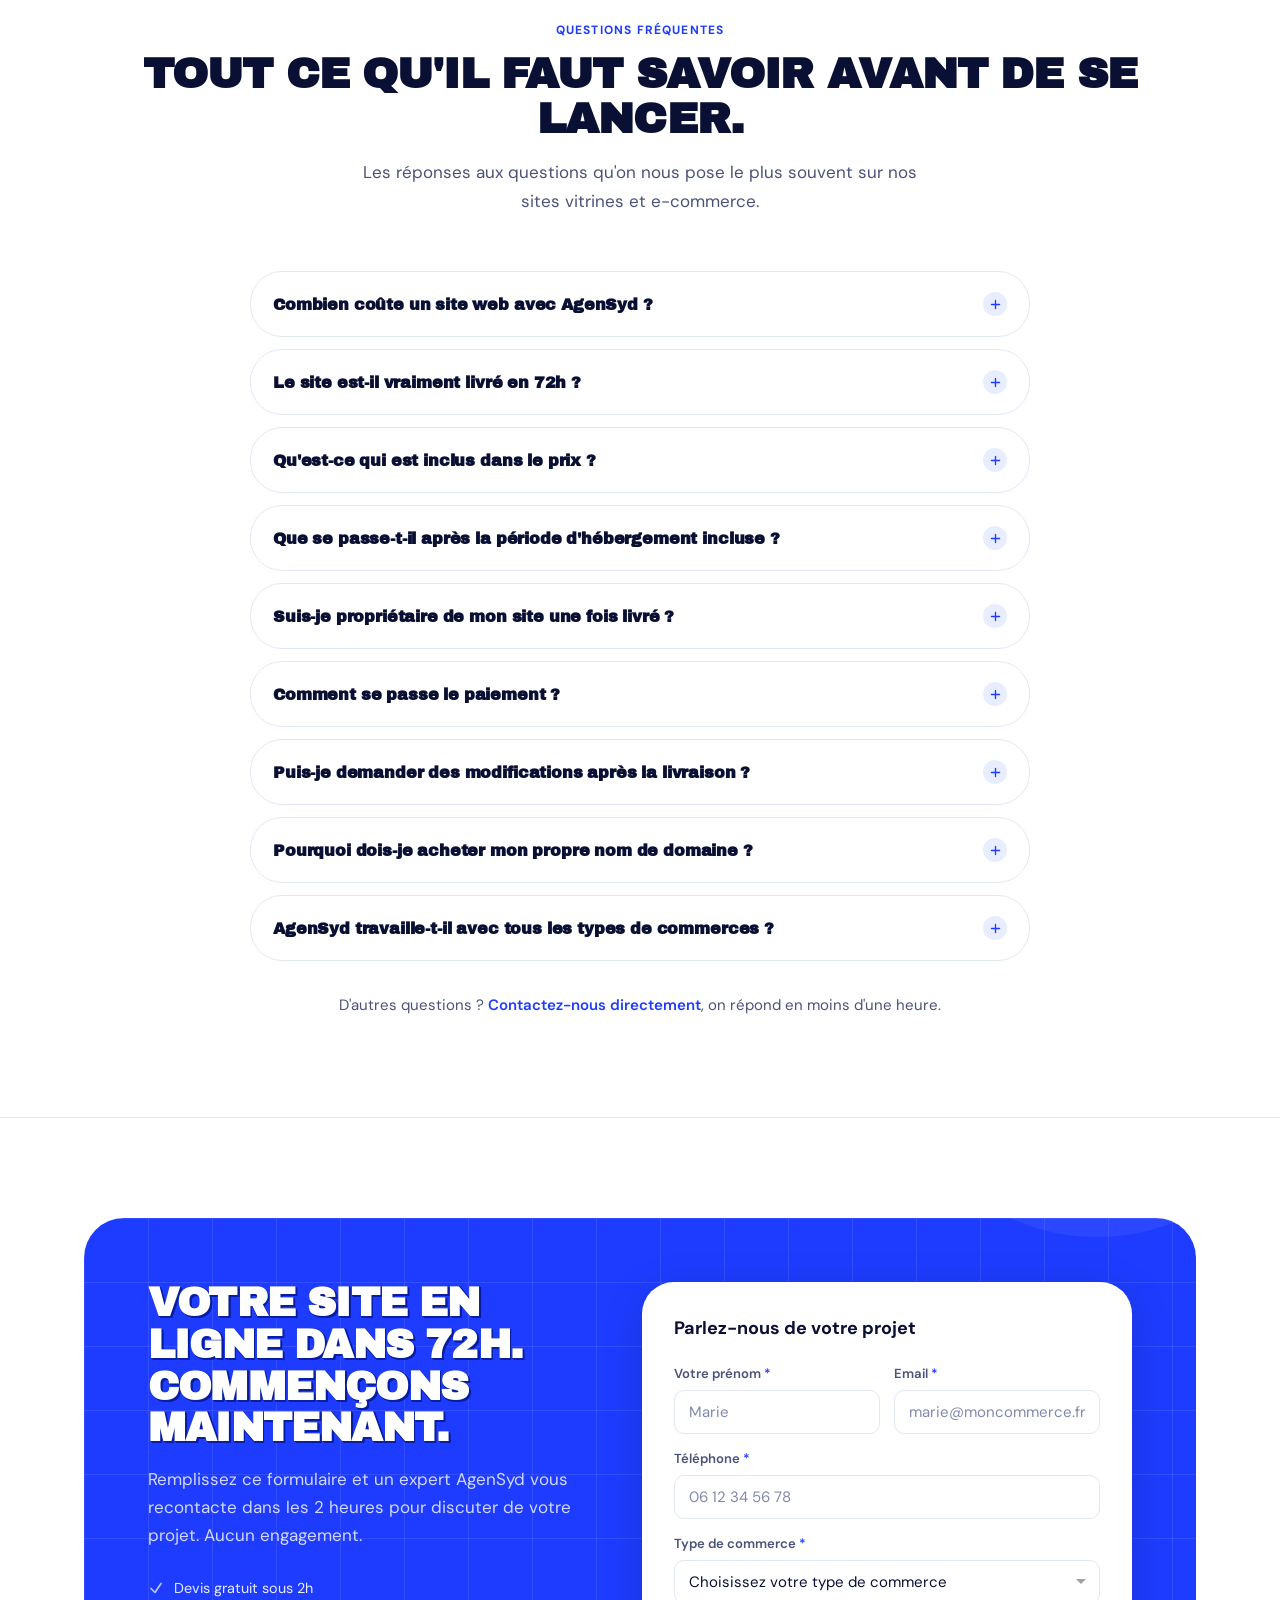
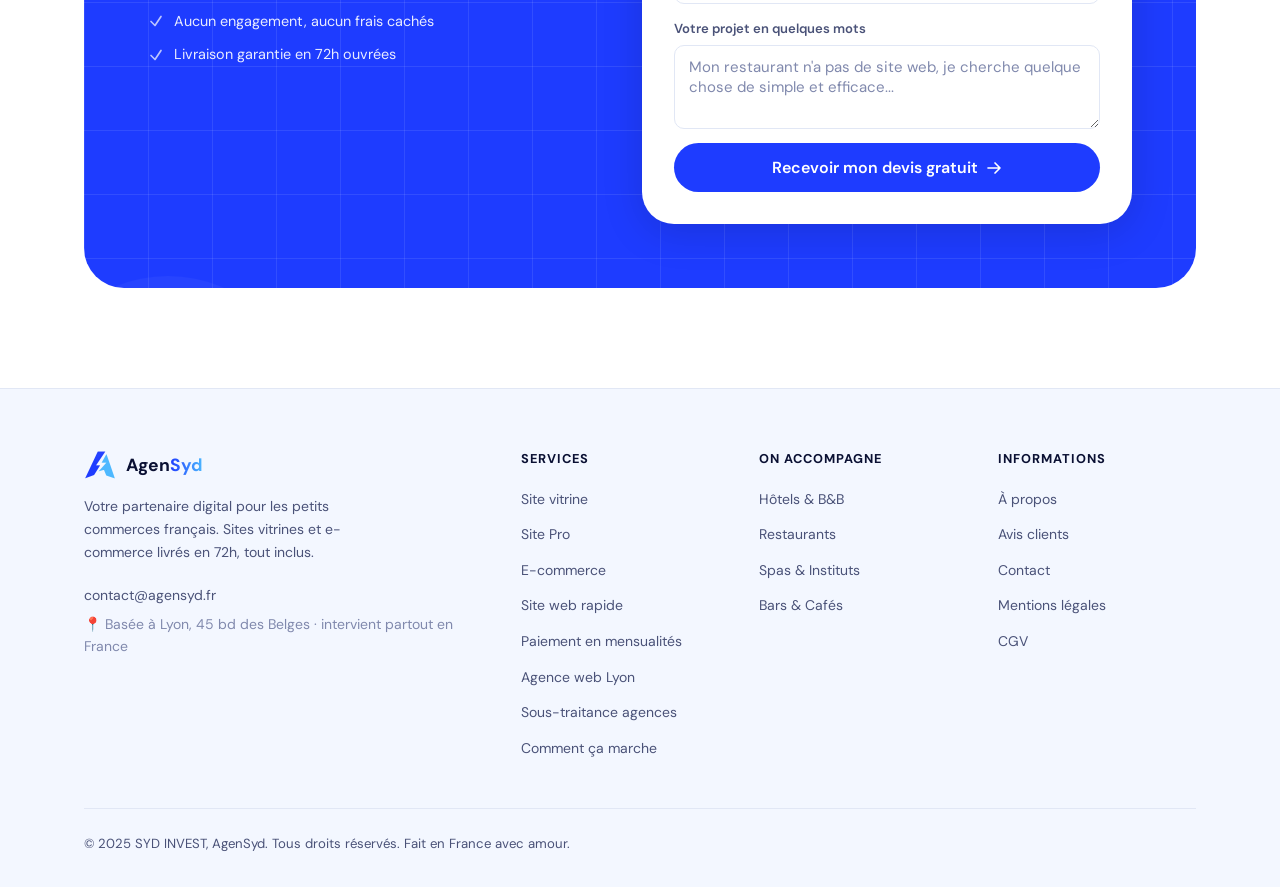
==== commit 8539b3a3: "Tout le site dans le langage du hero : hero bleu, relief, verre, badge, menu bleu, page agences Co-A" ====
--- a/index.html
+++ b/index.html
@@ -1073,6 +1073,19 @@
     #navbar:not(.scrolled) .nav-cta .btn-ghost:hover { background: #fff; color: #1E3CFF; }
     #navbar:not(.scrolled) .nav-cta .btn-primary { background: #4DB8FF; color: #0A1033; }
     #navbar:not(.scrolled) .nav-hamburger span { background: #fff; }
+
+    /* ─── Accueil : sections alignées sur le hero ─── */
+    .section-title, .cta-text-col h2 { font-family: 'Archivo Black', 'Arial Black', Impact, sans-serif; font-weight: 900; text-transform: uppercase; letter-spacing: -.02em; line-height: 1.04; }
+    .section-title { font-size: clamp(1.7rem, 3.7vw, 2.7rem); }
+    .why-title, .how-step-title, .pricing-plan, .faq-q { font-family: 'Archivo Black', 'Arial Black', Impact, sans-serif; font-weight: 900; letter-spacing: -.01em; }
+    .why-title, .how-step-title { text-transform: uppercase; font-size: 1rem; }
+    .pricing-price { font-family: 'Archivo Black', 'Arial Black', Impact, sans-serif; font-weight: 900; }
+    .why-card, .pricing-card, .testi-card, .faq-item, .contact-form { border-radius: 2rem; }
+    #why, #how, #faq { background: #fff; }
+    #comparison, #testimonials, #pricing { background: #F3F7FF; }
+    .cta-wrapper, #agencies { background-image: linear-gradient(to right, rgba(255,255,255,.09) 1px, transparent 1px), linear-gradient(to bottom, rgba(255,255,255,.09) 1px, transparent 1px); background-size: 4rem 4rem; }
+    .cta-wrapper { border-radius: 2.5rem; }
+    .cta-text-col h2 { text-shadow: 0.012rem 0.012rem 0 #0A1FA0, 0.024rem 0.024rem 0 #0A1FA0, 0.036rem 0.036rem 0 #0A1FA0, 0.048rem 0.048rem 0 #0A1FA0, 0.06rem 0.06rem 0 #0A1FA0, 0.072rem 0.072rem 0 #0A1FA0, 0.084rem 0.084rem 0 #0A1FA0, 0.096rem 0.096rem 0 #0A1FA0, 0.108rem 0.108rem 0 #0A1FA0; }
 </style>
 </head>
 <body>
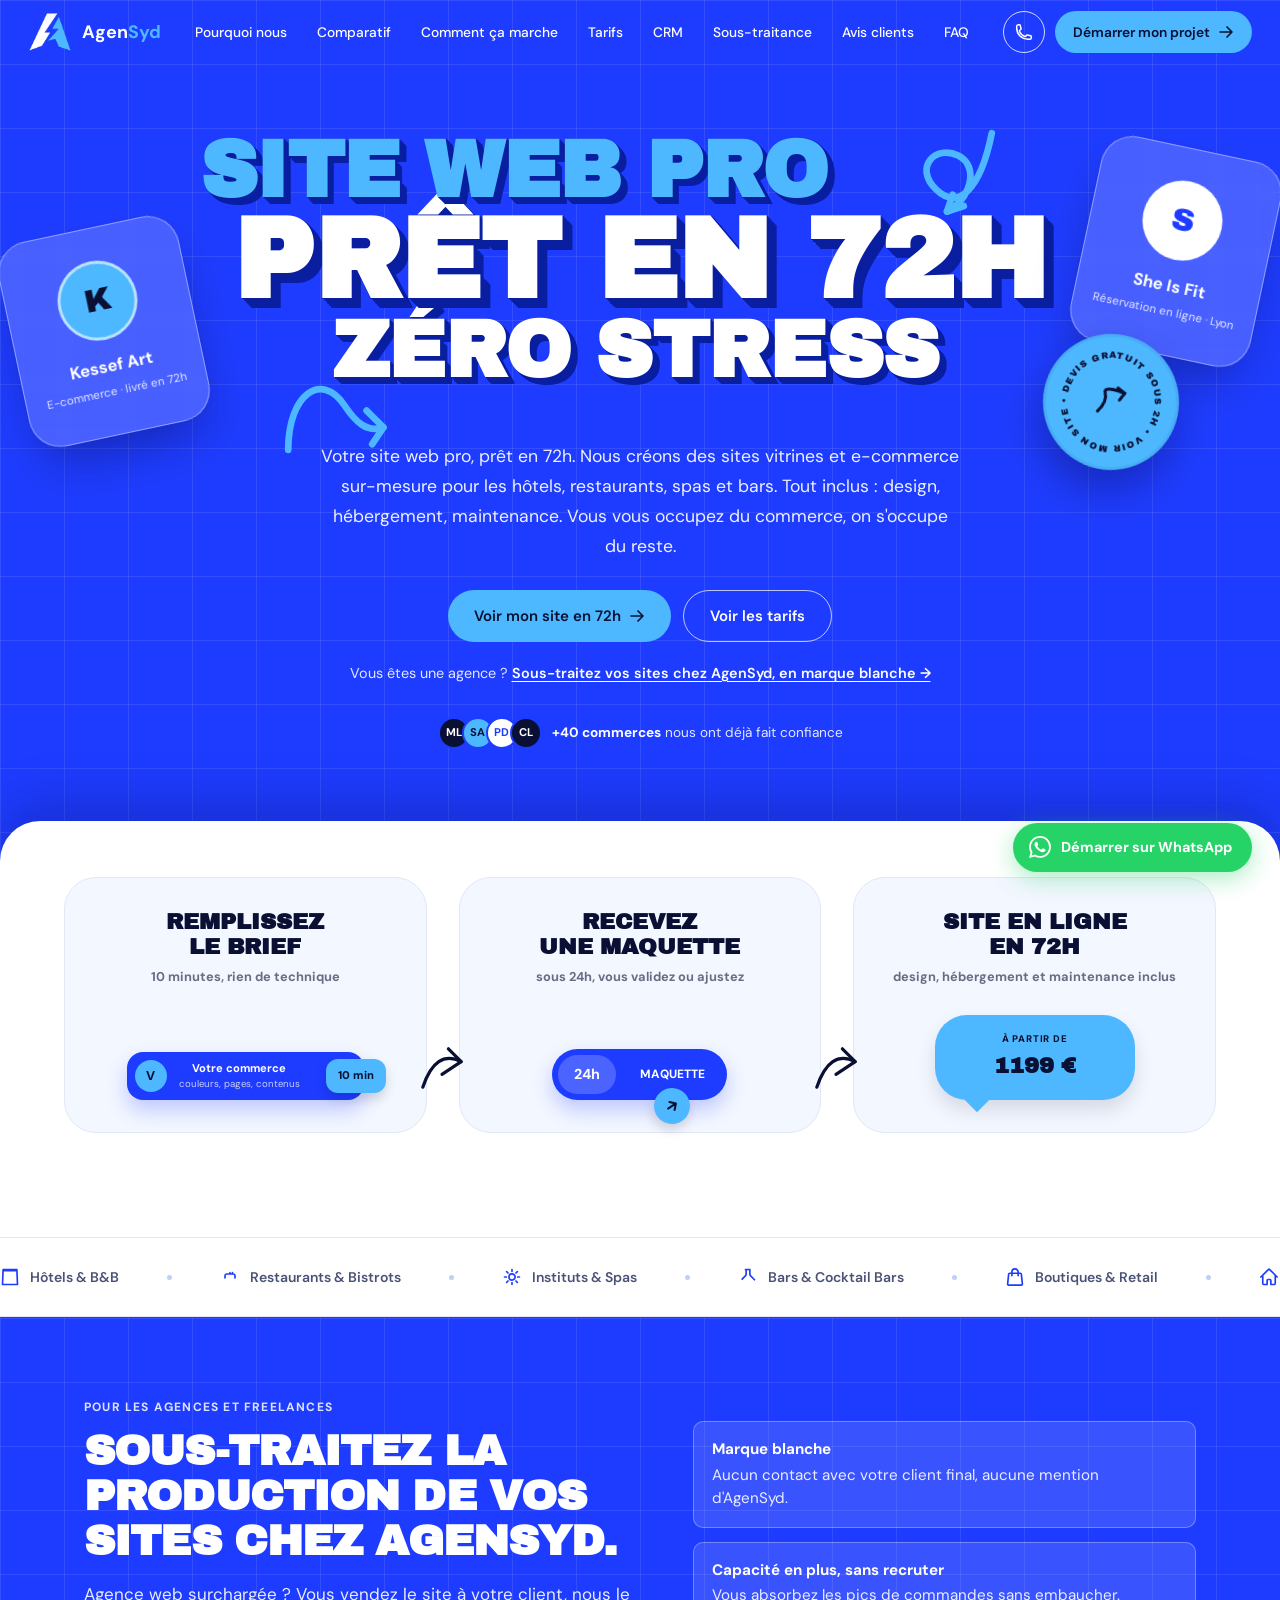
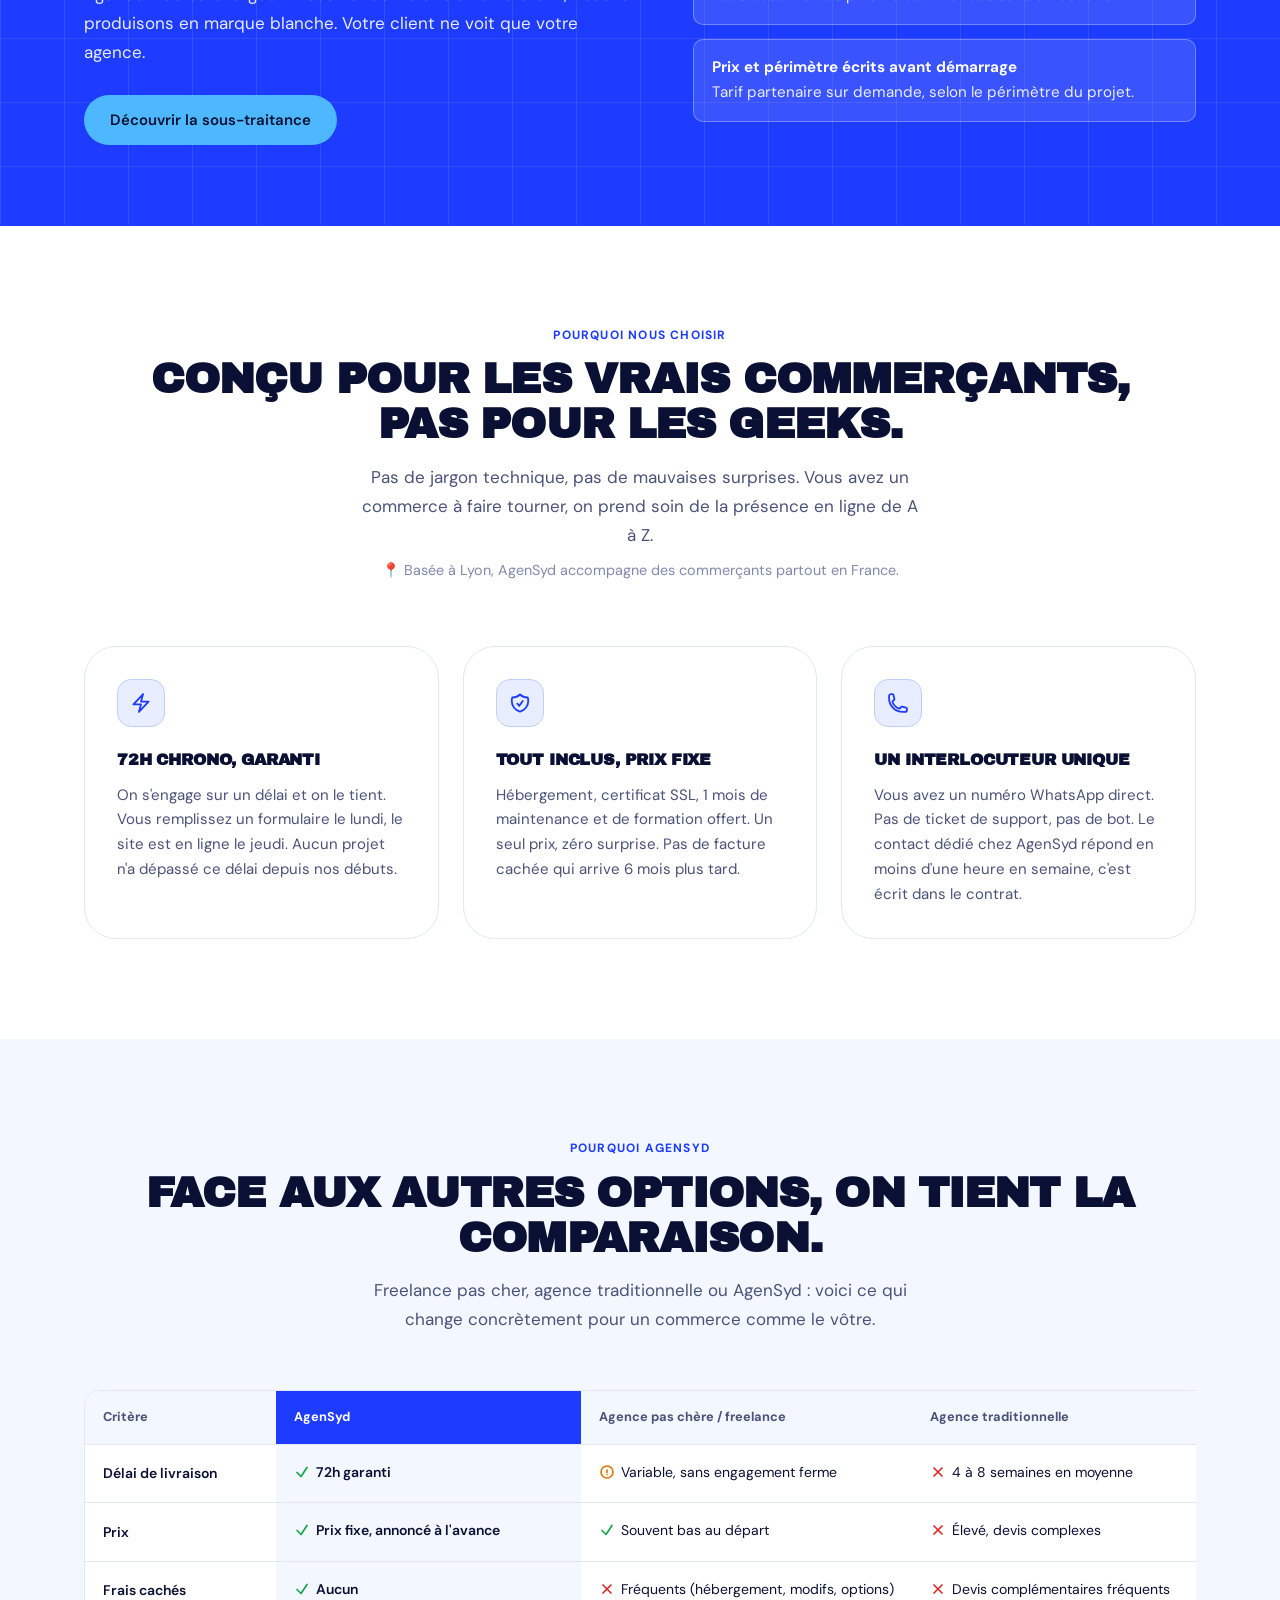
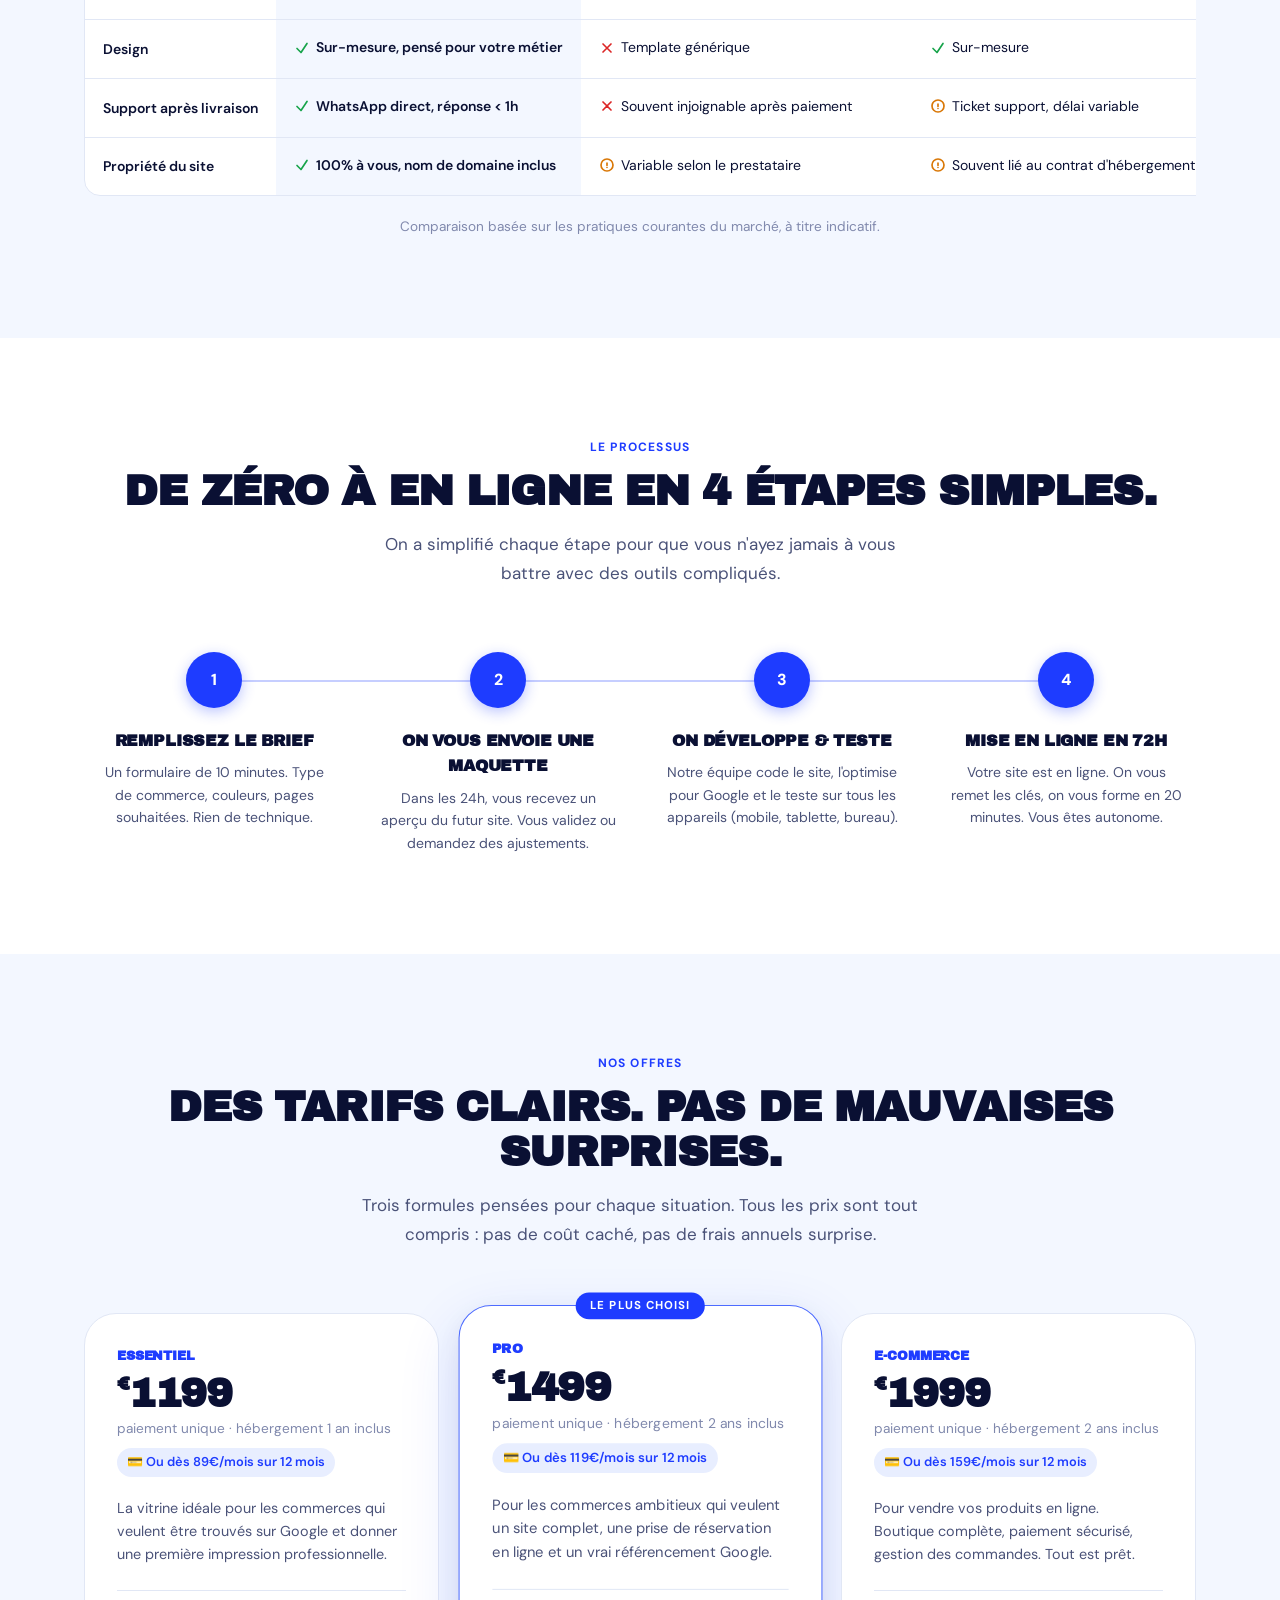
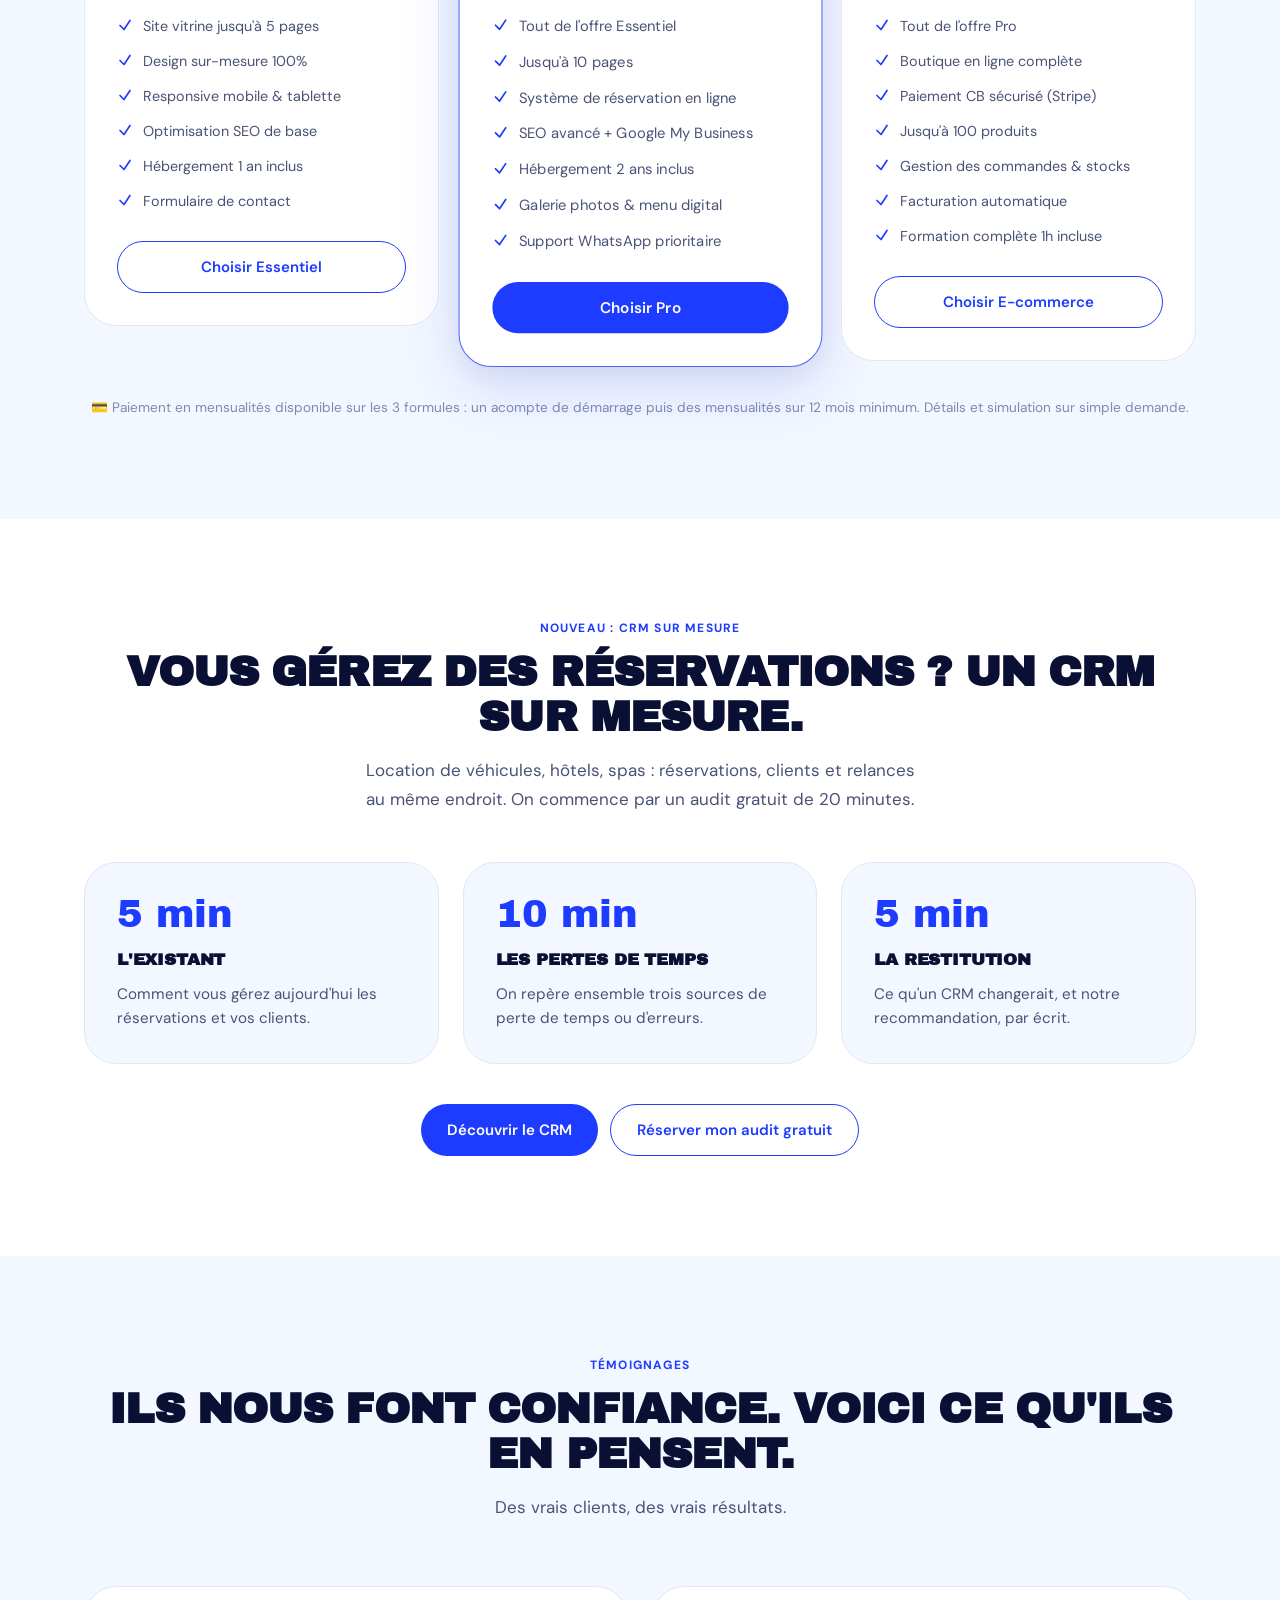
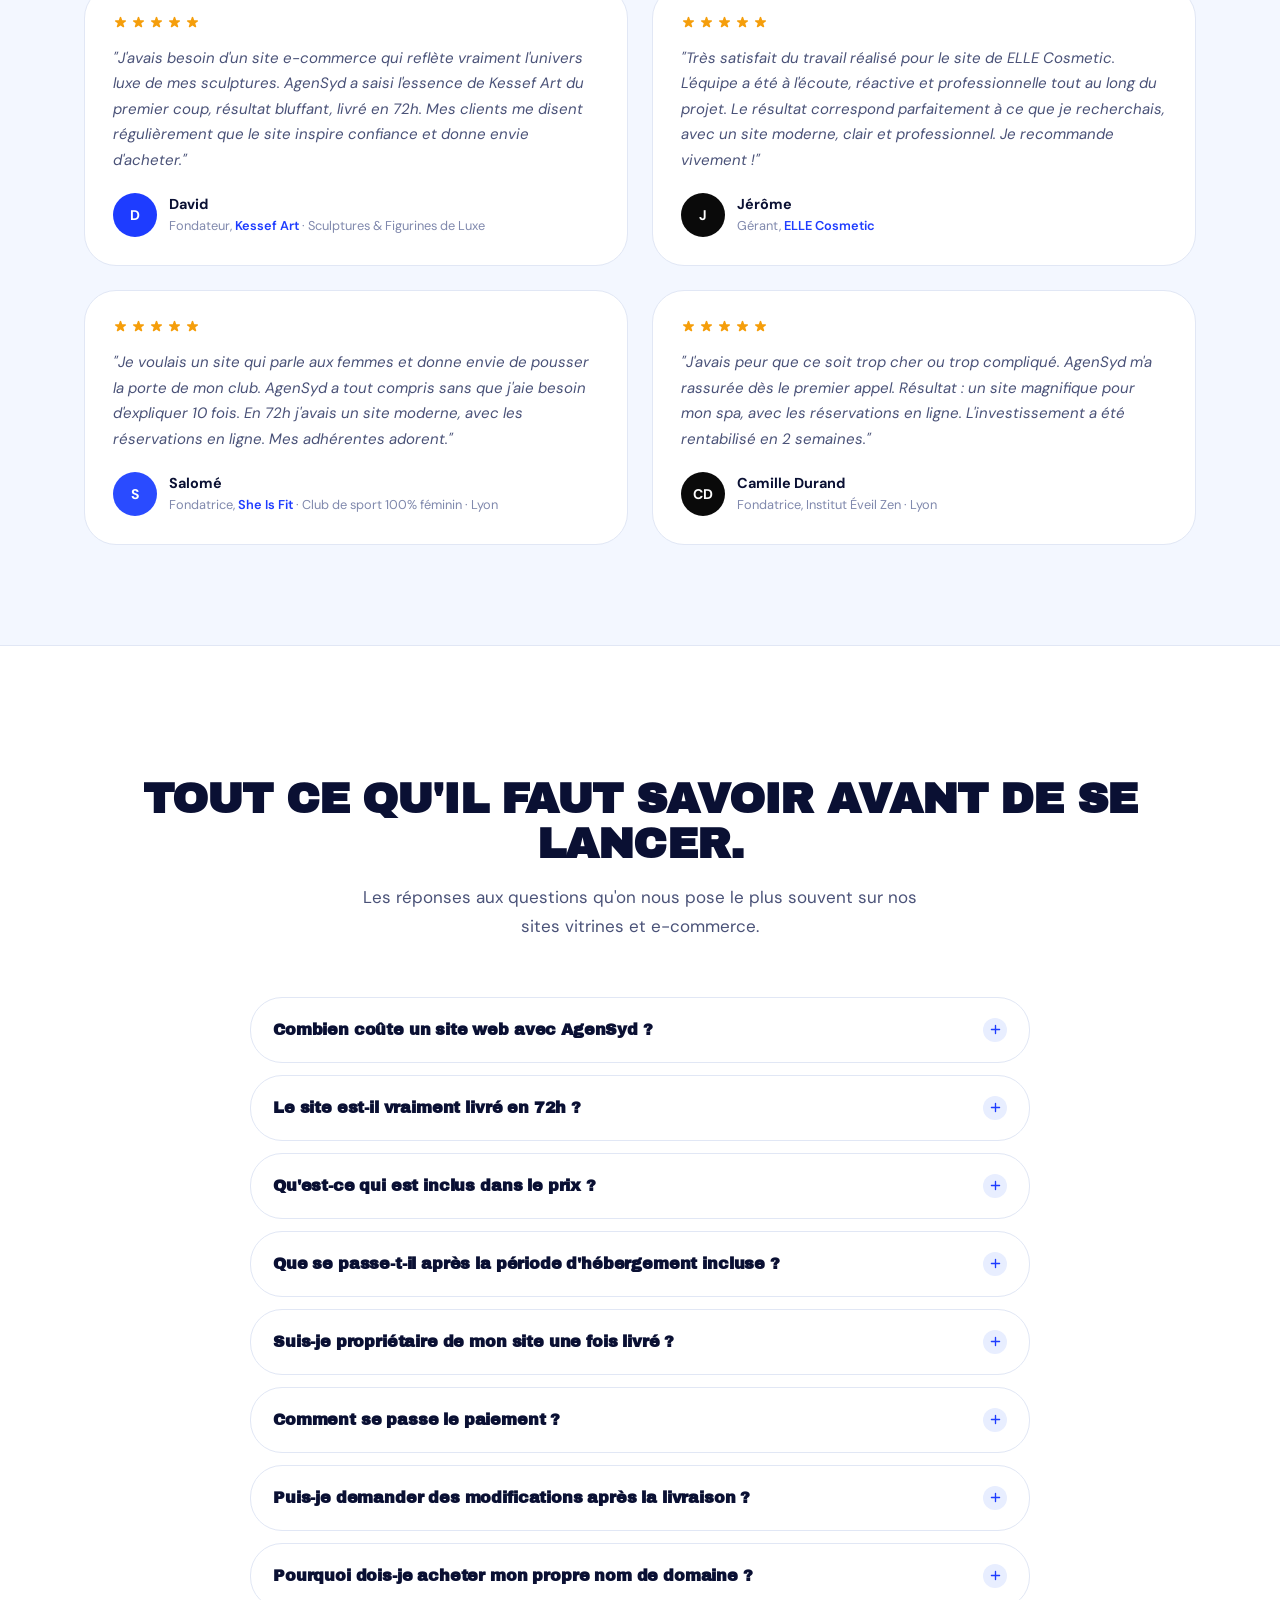
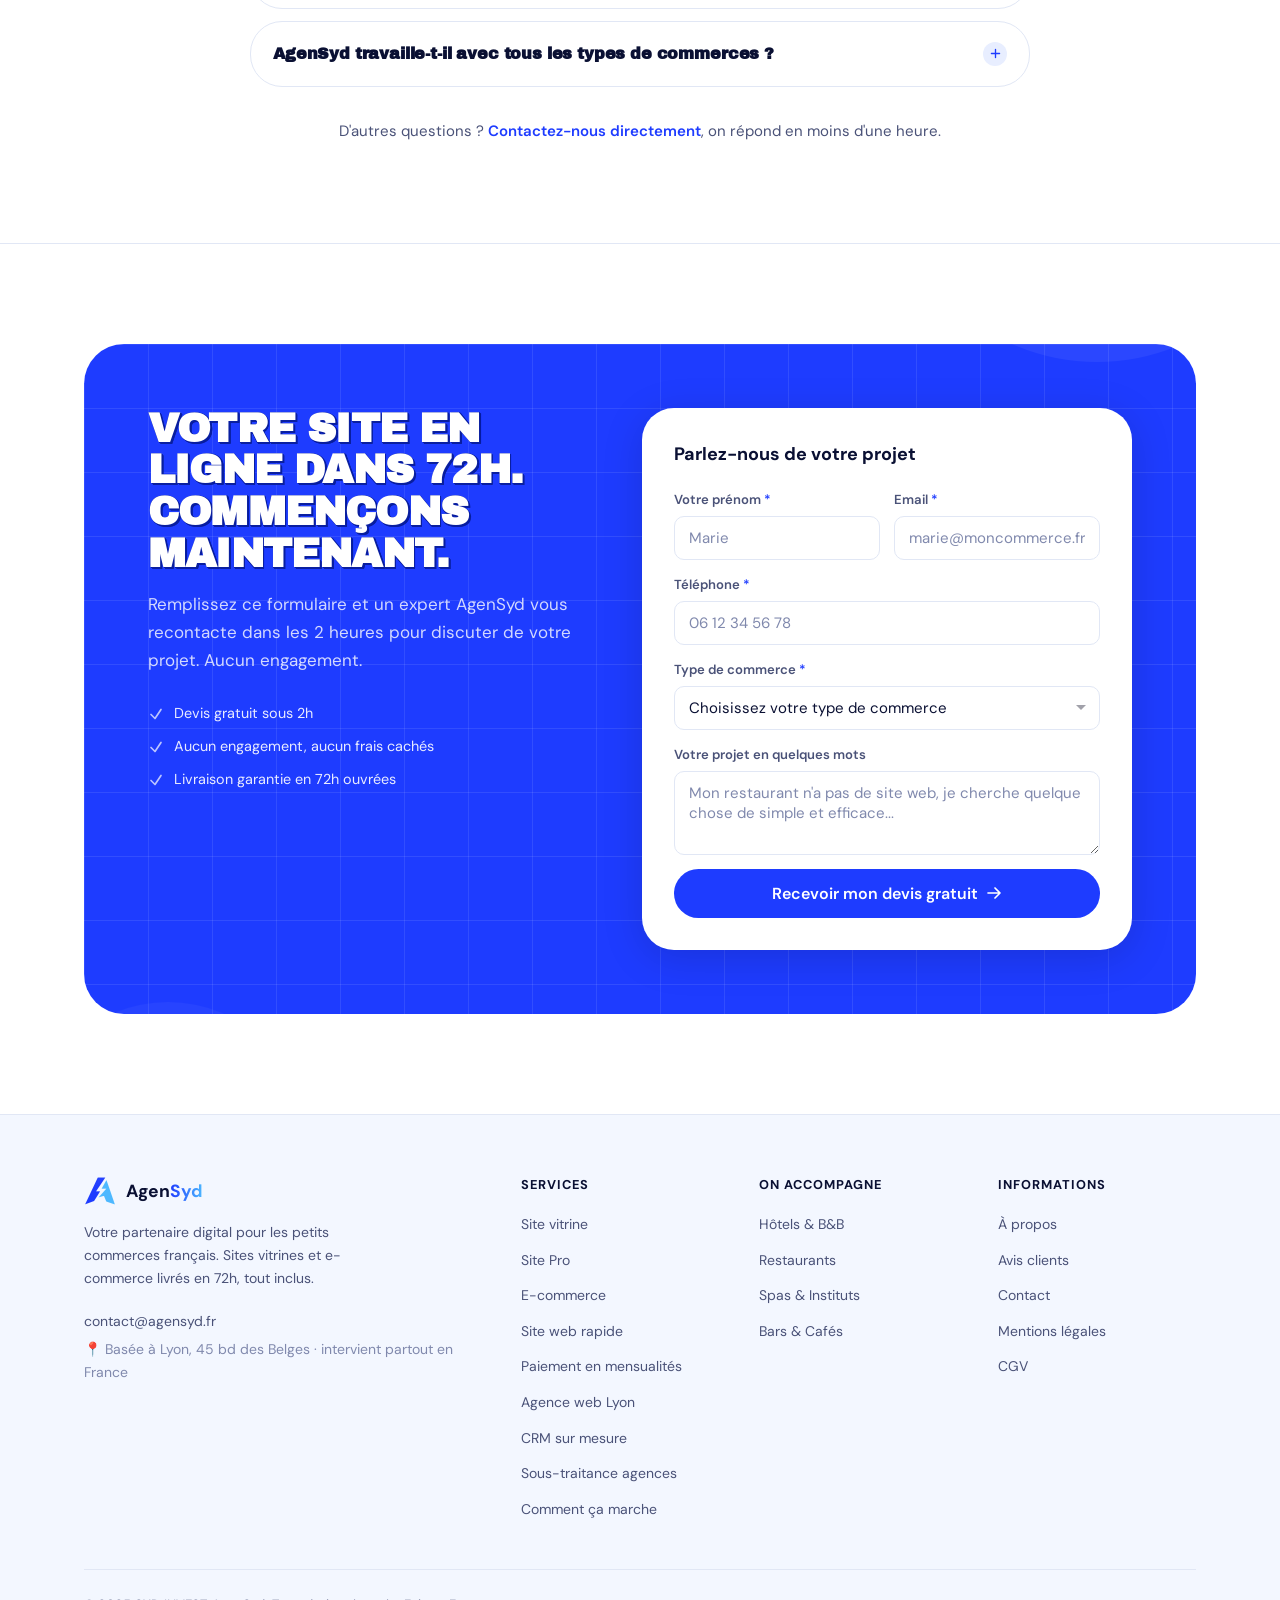
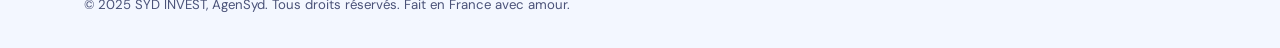
==== commit 9333afd8: "Page CRM sur mesure (audit gratuit de 20 minutes), section sur l'accueil, menu élargi avec lien CRM " ====
--- a/index.html
+++ b/index.html
@@ -919,7 +919,7 @@
       .how-steps { grid-template-columns: repeat(2, 1fr); }
       .footer-grid { grid-template-columns: 1fr 1fr; }
     }
-    @media (max-width: 1180px) {
+    @media (max-width: 1260px) {
       .nav-links, .nav-cta .btn-ghost, .nav-cta .btn-primary { display: none; }
       .nav-hamburger { display: flex; }
       .nav-cta { margin-left: auto; }
@@ -980,7 +980,7 @@
       font-family: 'Archivo Black', 'Arial Black', Impact, sans-serif; font-weight: 900; position: relative; z-index: 10; }
     .hx-title span { display: block; white-space: nowrap; text-shadow: 0.0062em 0.0062em 0 #0A1FA0, 0.0124em 0.0124em 0 #0A1FA0, 0.0186em 0.0186em 0 #0A1FA0, 0.0248em 0.0248em 0 #0A1FA0, 0.031em 0.031em 0 #0A1FA0, 0.0372em 0.0372em 0 #0A1FA0, 0.0434em 0.0434em 0 #0A1FA0, 0.0496em 0.0496em 0 #0A1FA0, 0.0558em 0.0558em 0 #0A1FA0, 0.062em 0.062em 0 #0A1FA0, 0.0682em 0.0682em 0 #0A1FA0, 0.0744em 0.0744em 0 #0A1FA0, 0.0806em 0.0806em 0 #0A1FA0, 0.0868em 0.0868em 0 #0A1FA0; }
     .hx-l1 { align-self: flex-start; margin-left: 10%; font-size: clamp(1.9rem, 6.2vw, 5.2rem); color: #4DB8FF; position: relative; z-index: 30; }
-    .hx-l2 { align-self: center; font-size: clamp(2.6rem, 10.2vw, 7.8rem); color: #fff; position: relative; z-index: 20; }
+    .hx-l2 { align-self: center; font-size: clamp(2.6rem, 9.2vw, 7rem); color: #fff; position: relative; z-index: 20; }
     .hx-l3 { align-self: flex-start; margin-left: 22%; font-size: clamp(1.9rem, 6.2vw, 5.2rem); color: #fff; }
     .hx-over { position: absolute; inset: 0; pointer-events: none; }
     .hx-card { position: absolute; z-index: 30; pointer-events: auto; animation: hx-float 5s ease-in-out infinite; }
@@ -1066,8 +1066,8 @@
     #navbar.scrolled .logo-blue { display: none; }
     #navbar:not(.scrolled) .nav-logo > span { color: #fff; }
     #navbar:not(.scrolled) .logo-syd { background: none; -webkit-text-fill-color: #4DB8FF; color: #4DB8FF; }
-    #navbar:not(.scrolled) .nav-links { gap: 8px; }
-    #navbar:not(.scrolled) .nav-links a { color: #fff; border: 1px solid rgba(255,255,255,.32); border-radius: 999px; padding: 5px 11px; font-size: .78rem; white-space: nowrap; }
+    #navbar:not(.scrolled) .nav-links { gap: 6px; }
+    #navbar:not(.scrolled) .nav-links a { color: #fff; border: 1px solid rgba(255,255,255,.32); border-radius: 999px; padding: 5px 9px; font-size: .75rem; white-space: nowrap; }
     #navbar:not(.scrolled) .nav-links a:hover { background: rgba(255,255,255,.12); color: #fff; }
     #navbar:not(.scrolled) .nav-cta .btn-ghost { color: #fff; border-color: rgba(255,255,255,.8); }
     #navbar:not(.scrolled) .nav-cta .btn-ghost:hover { background: #fff; color: #1E3CFF; }
@@ -1086,6 +1086,29 @@
     .cta-wrapper, #agencies { background-image: linear-gradient(to right, rgba(255,255,255,.09) 1px, transparent 1px), linear-gradient(to bottom, rgba(255,255,255,.09) 1px, transparent 1px); background-size: 4rem 4rem; }
     .cta-wrapper { border-radius: 2.5rem; }
     .cta-text-col h2 { text-shadow: 0.012rem 0.012rem 0 #0A1FA0, 0.024rem 0.024rem 0 #0A1FA0, 0.036rem 0.036rem 0 #0A1FA0, 0.048rem 0.048rem 0 #0A1FA0, 0.06rem 0.06rem 0 #0A1FA0, 0.072rem 0.072rem 0 #0A1FA0, 0.084rem 0.084rem 0 #0A1FA0, 0.096rem 0.096rem 0 #0A1FA0, 0.108rem 0.108rem 0 #0A1FA0; }
+
+    /* ─── Section CRM ─── */
+    #crm { padding: 100px 0; background: #fff; }
+    .crmx-head { text-align: center; margin-bottom: 48px; }
+    .crmx-head .section-sub { margin: 0 auto; }
+    .crmx-grid { display: grid; grid-template-columns: repeat(3, 1fr); gap: 24px; }
+    .crmx-card { background: #F3F7FF; border: 1px solid #E1E7F5; border-radius: 2rem; padding: 32px; }
+    .crmx-min { font-family: 'Archivo Black', 'Arial Black', Impact, sans-serif; font-size: 2.4rem; line-height: 1; color: var(--brand); margin-bottom: 14px; }
+    .crmx-card h3 { font-family: 'Archivo Black', 'Arial Black', Impact, sans-serif; font-weight: 900; text-transform: uppercase; font-size: 1.05rem; letter-spacing: -.01em; margin-bottom: 8px; }
+    .crmx-card p:last-child { color: var(--text-2); font-size: .95rem; line-height: 1.6; }
+    .crmx-actions { display: flex; flex-wrap: wrap; gap: 12px; justify-content: center; margin-top: 40px; }
+    @media (max-width: 900px) { #crm { padding: 72px 0; } .crmx-grid { grid-template-columns: 1fr; } }
+
+    /* ─── Menu : pleine largeur, liens compacts ─── */
+    #navbar .container { max-width: none; padding: 0 28px; }
+    #navbar .nav-links { gap: 2px; }
+    #navbar .nav-links a { padding: 8px 11px; border: 1px solid transparent; border-radius: 999px; font-size: .86rem; }
+    #navbar.scrolled .nav-links a:hover { background: var(--brand-pale); color: var(--brand); }
+    #navbar:not(.scrolled) .nav-links a { border-color: transparent; padding: 8px 11px; font-size: .86rem; }
+    #navbar .nav-cta { gap: 10px; }
+    #navbar .nav-cta .btn { padding: 10px 18px; font-size: .86rem; }
+    #navbar .nav-cta .btn-icon { width: 42px; height: 42px; padding: 0; justify-content: center; }
+    #navbar .nav-cta .btn-icon svg { width: 18px; height: 18px; }
 </style>
 </head>
 <body>
@@ -1111,12 +1134,13 @@
         <li><a href="#comparison">Comparatif</a></li>
         <li><a href="#how">Comment ça marche</a></li>
         <li><a href="#pricing">Tarifs</a></li>
+        <li><a href="crm.html">CRM</a></li>
+        <li><a href="sous-traitance.html">Sous-traitance</a></li>
         <li><a href="#testimonials">Avis clients</a></li>
         <li><a href="#faq">FAQ</a></li>
-        <li><a href="sous-traitance.html">Sous-traitance agences</a></li>
       </ul>
       <div class="nav-cta">
-        <a href="tel:+33698312855" class="btn btn-ghost">Nous appeler</a>
+        <a href="tel:+33698312855" class="btn btn-ghost btn-icon" aria-label="Nous appeler : 06 98 31 28 55" title="06 98 31 28 55"><svg xmlns="http://www.w3.org/2000/svg" fill="none" viewBox="0 0 24 24" stroke="currentColor" stroke-width="2" aria-hidden="true"><path stroke-linecap="round" stroke-linejoin="round" d="M2.25 6.75c0 8.284 6.716 15 15 15h2.25a2.25 2.25 0 0 0 2.25-2.25v-1.372c0-.516-.351-.966-.852-1.091l-4.423-1.106c-.44-.11-.902.055-1.173.417l-.97 1.293c-.282.376-.769.542-1.21.38a12.035 12.035 0 0 1-7.143-7.143c-.162-.441.004-.928.38-1.21l1.293-.97c.363-.271.527-.734.417-1.173L6.963 3.102a1.125 1.125 0 0 0-1.091-.852H4.5A2.25 2.25 0 0 0 2.25 4.5v2.25Z"/></svg></a>
         <a href="#contact" class="btn btn-primary">
           Démarrer mon projet
           <svg xmlns="http://www.w3.org/2000/svg" fill="none" viewBox="0 0 24 24" stroke="currentColor" stroke-width="2.5" aria-hidden="true"><path stroke-linecap="round" stroke-linejoin="round" d="M13.5 4.5 21 12m0 0-7.5 7.5M21 12H3"/></svg>
@@ -1135,6 +1159,7 @@
   <a href="#pricing" onclick="closeMobile()">Tarifs</a>
   <a href="#testimonials" onclick="closeMobile()">Avis clients</a>
   <a href="#faq" onclick="closeMobile()">FAQ</a>
+  <a href="crm.html" onclick="closeMobile()">CRM sur mesure</a>
   <a href="sous-traitance.html" onclick="closeMobile()">Sous-traitance agences</a>
   <a href="#contact" class="btn btn-primary" onclick="closeMobile()">Démarrer mon projet</a>
   <a href="tel:+33698312855" class="btn btn-ghost" onclick="closeMobile()">Nous appeler</a>
@@ -1656,6 +1681,26 @@
   </div>
 </section>
 
+<!-- ─── CRM ─── -->
+<section id="crm" aria-labelledby="crm-title">
+  <div class="container">
+    <div class="crmx-head">
+      <p class="section-label">Nouveau : CRM sur mesure</p>
+      <h2 class="section-title" id="crm-title">Vous gérez des réservations ? Un CRM sur mesure.</h2>
+      <p class="section-sub">Location de véhicules, hôtels, spas : réservations, clients et relances au même endroit. On commence par un audit gratuit de 20 minutes.</p>
+    </div>
+    <div class="crmx-grid">
+      <div class="crmx-card"><p class="crmx-min">5 min</p><h3>L'existant</h3><p>Comment vous gérez aujourd'hui les réservations et vos clients.</p></div>
+      <div class="crmx-card"><p class="crmx-min">10 min</p><h3>Les pertes de temps</h3><p>On repère ensemble trois sources de perte de temps ou d'erreurs.</p></div>
+      <div class="crmx-card"><p class="crmx-min">5 min</p><h3>La restitution</h3><p>Ce qu'un CRM changerait, et notre recommandation, par écrit.</p></div>
+    </div>
+    <div class="crmx-actions">
+      <a href="crm.html" class="btn btn-primary">Découvrir le CRM</a>
+      <a href="https://wa.me/33698312855?text=Bonjour%2C%20je%20souhaite%20r%C3%A9server%20un%20audit%20gratuit%20de%2020%20minutes%20pour%20un%20CRM%20avec%20AgenSyd." target="_blank" rel="noopener" class="btn btn-ghost">Réserver mon audit gratuit</a>
+    </div>
+  </div>
+</section>
+
 <!-- ─── TESTIMONIALS ─── -->
 <section id="testimonials" aria-labelledby="testi-title">
   <div class="container">
@@ -1944,6 +1989,7 @@
           <li><a href="site-web-rapide.html">Site web rapide</a></li>
           <li><a href="abonnement-site-web.html">Paiement en mensualités</a></li>
           <li><a href="agence-web-lyon.html">Agence web Lyon</a></li>
+          <li><a href="crm.html">CRM sur mesure</a></li>
           <li><a href="sous-traitance.html">Sous-traitance agences</a></li>
           <li><a href="#how">Comment ça marche</a></li>
         </ul>
